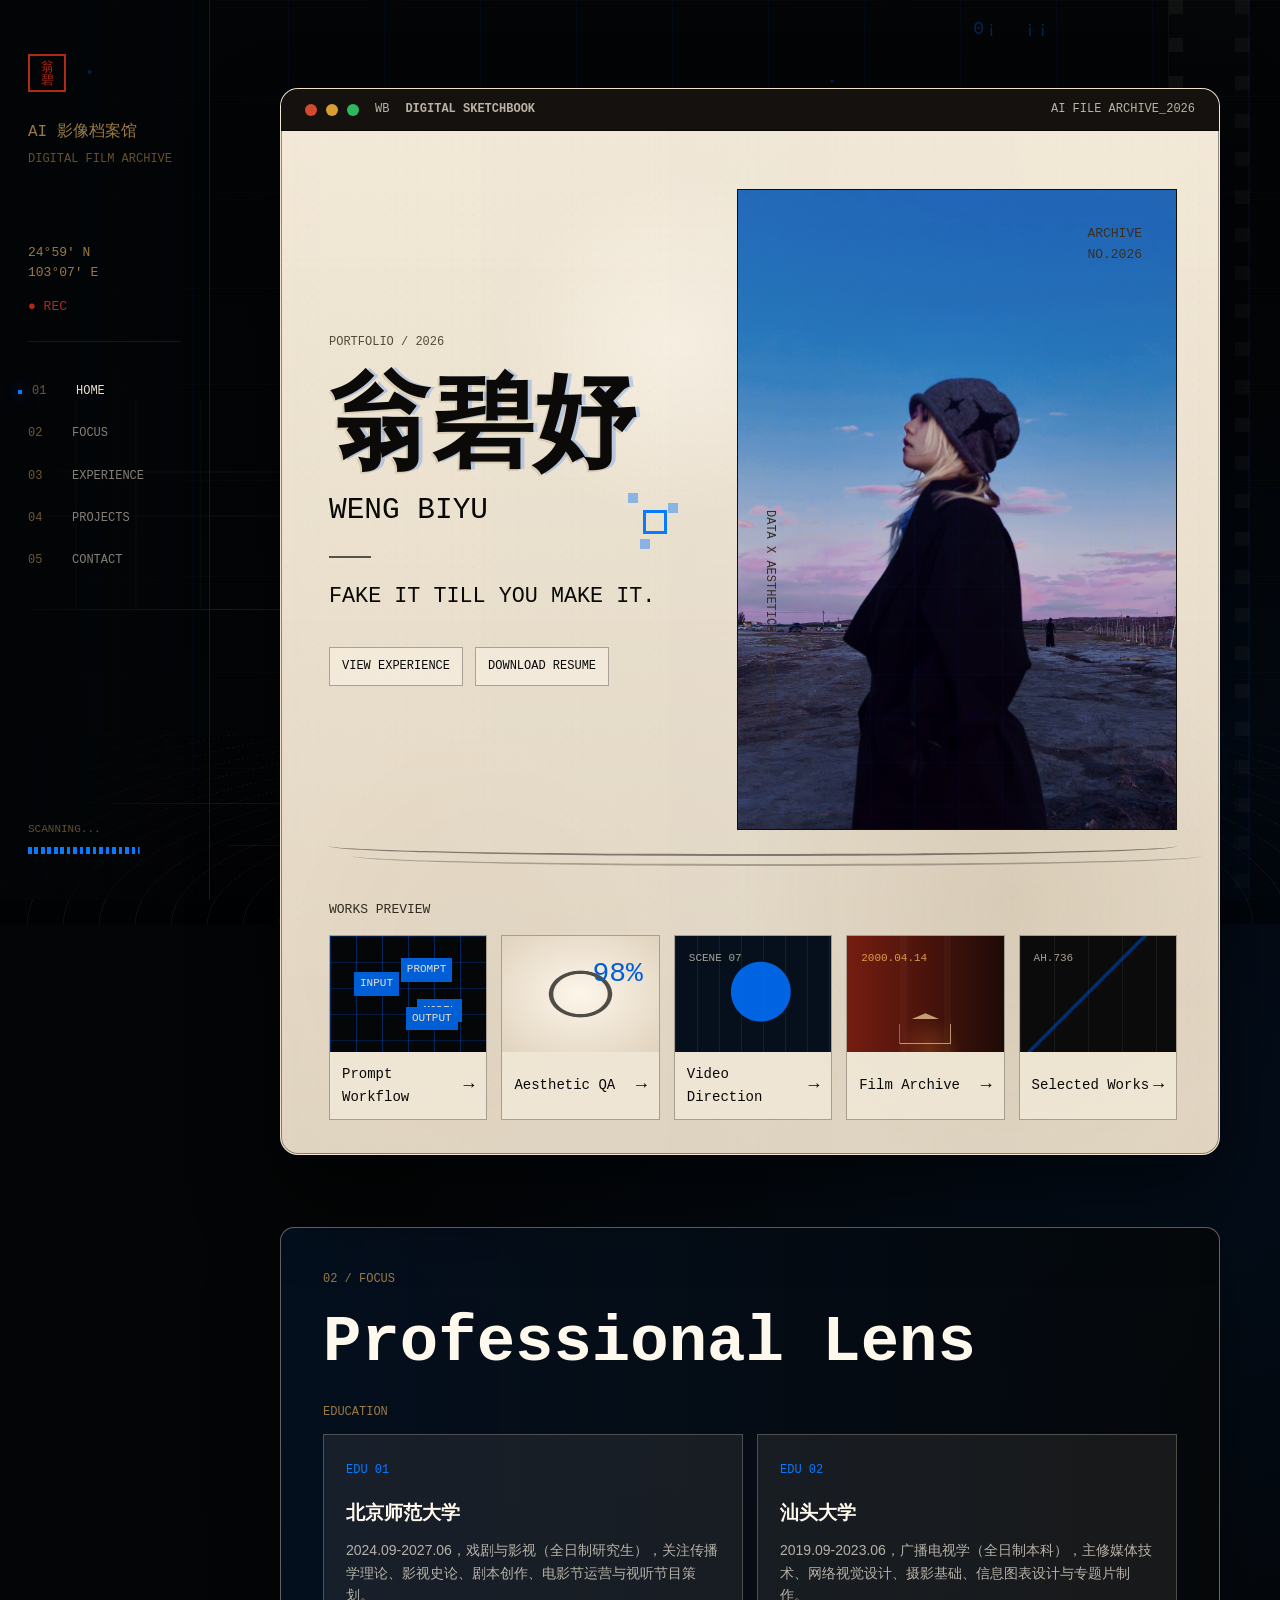
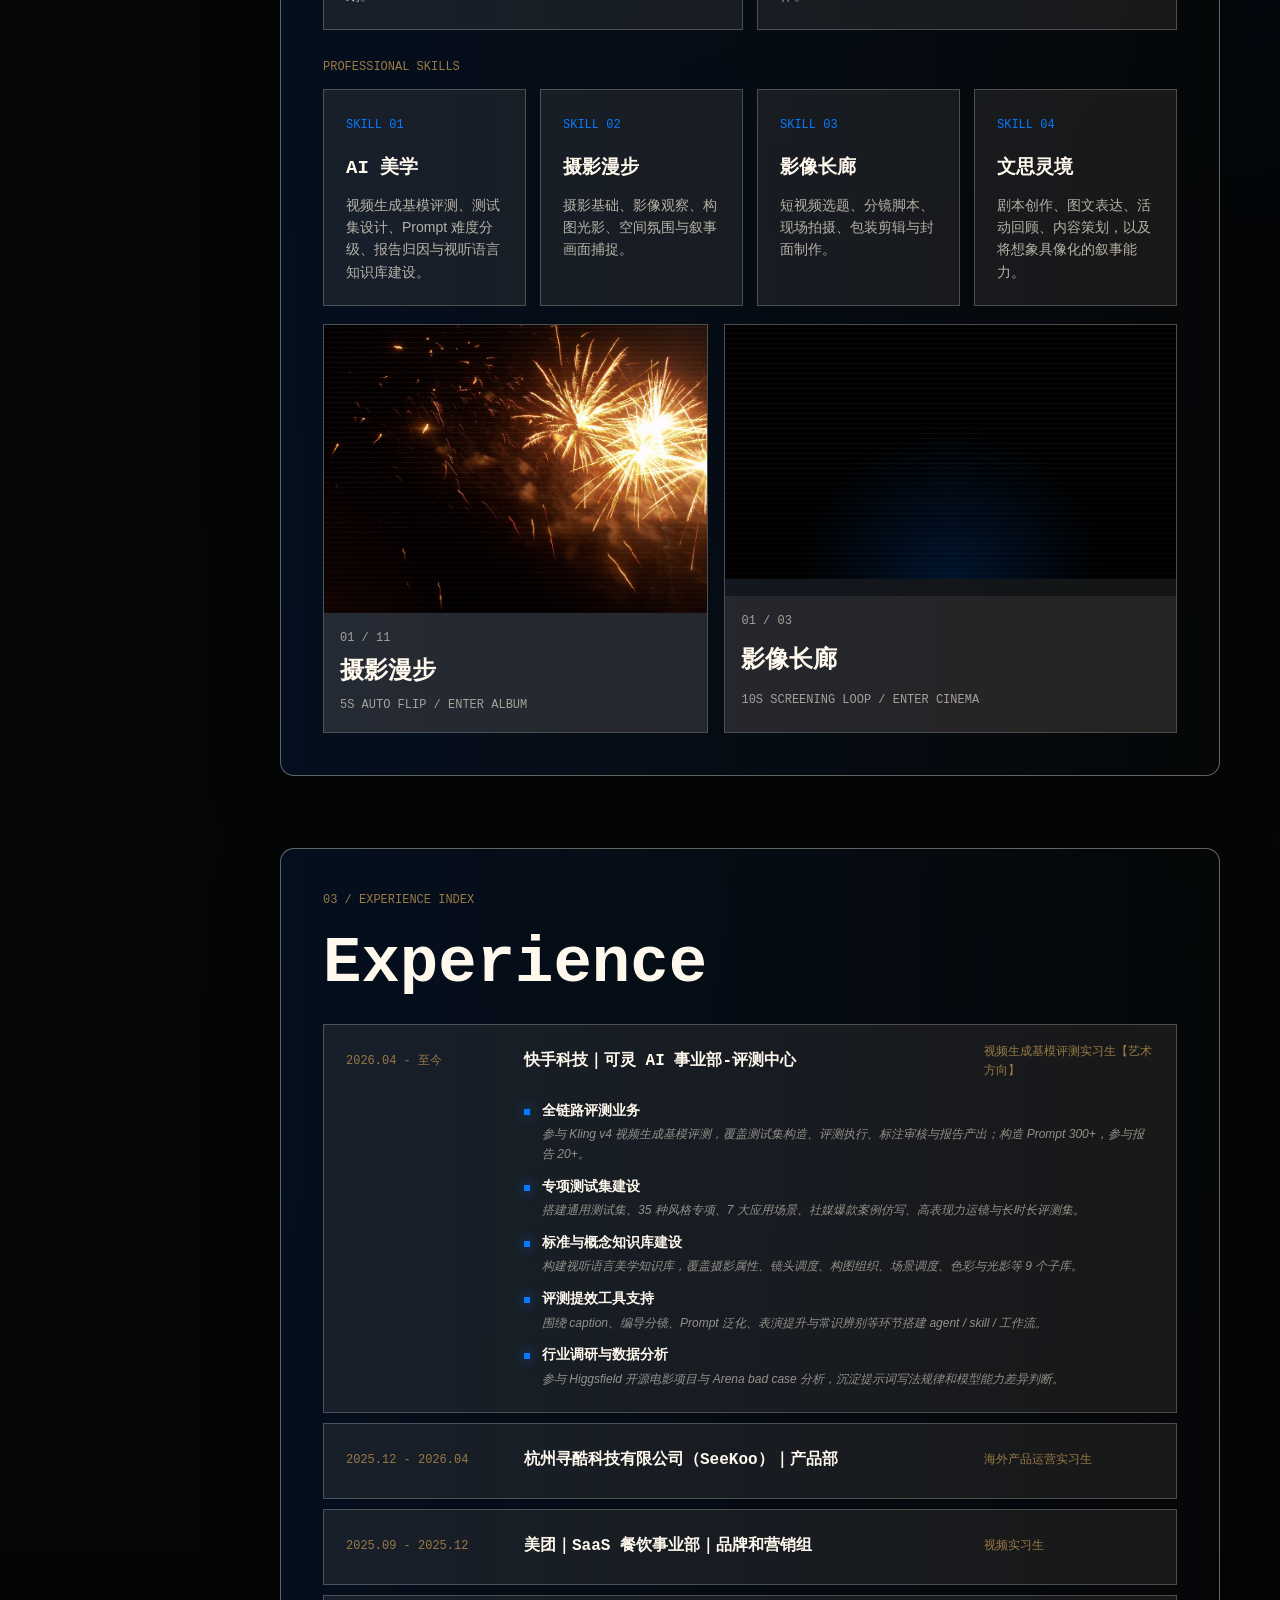
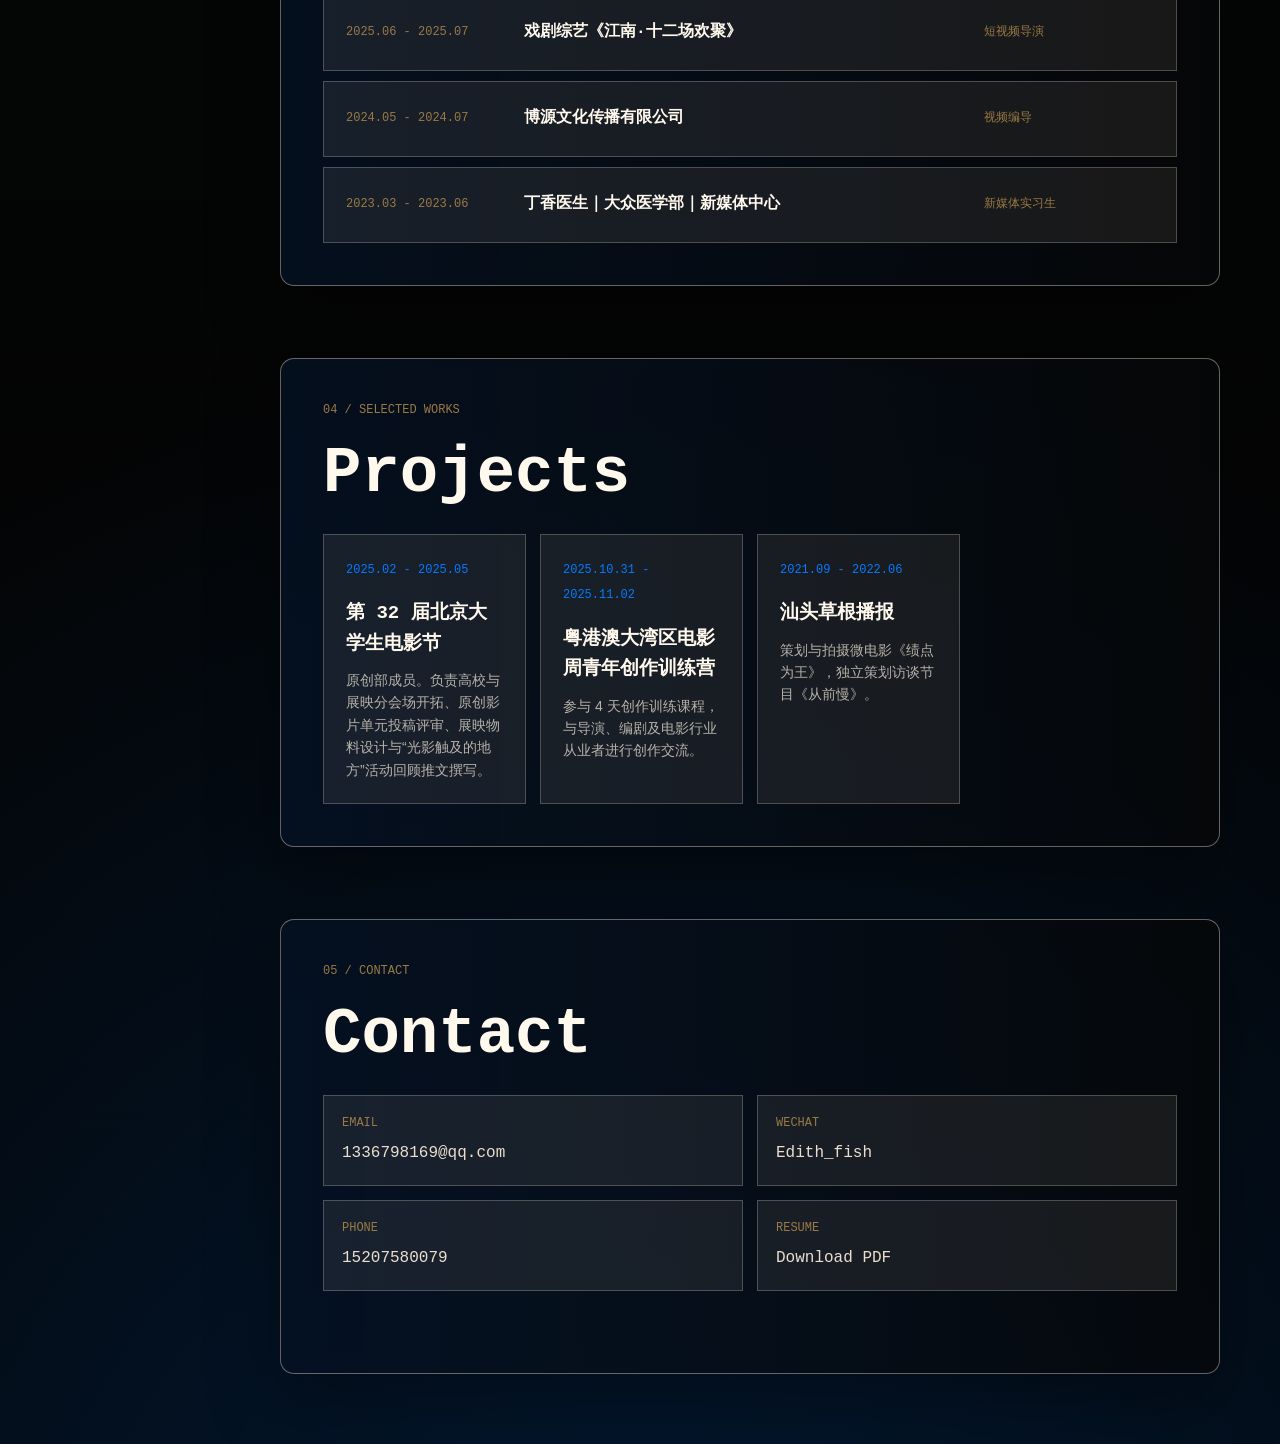
==== index.html @ 2cff24b3 "Update resume content" ====
<!doctype html>
<html lang="zh-CN">
  <head>
    <meta charset="UTF-8" />
    <meta name="viewport" content="width=device-width, initial-scale=1.0" />
    <meta
      name="description"
      content="翁碧妤的个人简历展示网站，聚焦视频生成基模评测、Prompt 工程、AI 影像工具建设、视频内容策划与影视创作。"
    />
    <meta name="theme-color" content="#05070b" />
    <meta
      property="og:title"
      content="翁碧妤 | AI Video Evaluation & Content Creator"
    />
    <meta
      property="og:description"
      content="视频生成基模评测、AI 影像工具建设与影视内容创作者。"
    />
    <meta property="og:type" content="website" />
    <meta property="og:url" content="https://edith.wiki/" />
    <link rel="canonical" href="https://edith.wiki/" />
    <title>翁碧妤 | AI Video Evaluation & Content Creator</title>
    <link rel="icon" href="./assets/editorial-contact-sheet.png" />
    <link rel="stylesheet" href="./styles.css?v=20260910-resume" />
    <script src="./script.js?v=20260910-resume" defer></script>
  </head>
  <body>
    <a class="skip-link" href="#main">跳到主要内容</a>
    <div class="film-grain" aria-hidden="true"></div>
    <div class="archive-backdrop" aria-hidden="true">
      <span class="pixel-field"></span>
      <span class="pagoda-left"></span>
      <span class="pagoda-right"></span>
      <span class="film-strip"></span>
      <span class="theater-seats"></span>
      <span class="projector-flare"></span>
      <span class="frame-corner corner-left"></span>
      <span class="frame-corner corner-right"></span>
    </div>

    <nav class="archive-rail" aria-label="页面导航">
      <a class="rail-mark" href="#home" aria-label="返回首页">翁<br />碧</a>
      <p>
        <span>AI 影像档案馆</span>
        <em>Digital Film Archive</em>
      </p>
      <div class="rail-coords" aria-hidden="true">
        24°59' N<br />
        103°07' E<br />
        <span>● REC</span>
      </div>
      <div class="rail-links">
        <a href="#home"><span>01</span>Home</a>
        <a href="#focus"><span>02</span>Focus</a>
        <a href="#experience"><span>03</span>Experience</a>
        <a href="#projects"><span>04</span>Projects</a>
        <a href="#contact"><span>05</span>Contact</a>
      </div>
      <div class="rail-scan" aria-hidden="true">
        <span>SCANNING...</span>
        <i></i>
      </div>
    </nav>

    <main id="main" class="site-stage">
      <section class="archive-window hero-window" id="home" aria-labelledby="hero-title">
        <div class="window-bar">
          <div class="window-lights" aria-hidden="true">
            <span></span>
            <span></span>
            <span></span>
          </div>
          <span>WB</span>
          <strong>Digital Sketchbook</strong>
          <em>AI File Archive_2026</em>
        </div>

        <div class="window-body">
          <div class="hero-copy">
            <p class="eyebrow">Portfolio / 2026</p>
            <h1 id="hero-title" class="glitch-title" data-text="翁碧妤">翁碧妤</h1>
            <p class="roman-name">Weng Biyu</p>
            <span class="title-rule"></span>
            <p class="hero-role">FAKE IT TILL YOU MAKE IT.</p>
            <div class="hero-actions">
              <a class="action-link" href="#experience">View Experience</a>
              <a class="action-link" href="./assets/wengbiyu-resume-20260910.pdf" download>Download Resume</a>
            </div>
          </div>

          <figure class="identity-card identity-photo-card" aria-label="翁碧妤个人照片">
            <img class="identity-photo" src="./pic/myself.jpeg" alt="翁碧妤个人照片" />
            <figcaption>
              <span>Archive<br />No.2026</span>
              <em>Data x Aesthetics x Narrative</em>
            </figcaption>
          </figure>

          <div class="wave-divider" aria-hidden="true">
            <span></span>
            <span></span>
          </div>

          <div class="works-preview" aria-label="作品与能力预览">
            <p>Works Preview</p>
            <a class="work-card work-prompt" href="#focus">
              <div class="work-visual">
                <span>INPUT</span>
                <span>PROMPT</span>
                <span>MODEL</span>
                <span>OUTPUT</span>
              </div>
              <strong>Prompt Workflow</strong>
            </a>
            <a class="work-card work-eye" href="#experience">
              <div class="work-visual">
                <span>98%</span>
              </div>
              <strong>Aesthetic QA</strong>
            </a>
            <a class="work-card work-moon" href="#experience">
              <div class="work-visual">
                <span>Scene 07</span>
              </div>
              <strong>Video Direction</strong>
            </a>
            <a class="work-card work-red" href="#projects">
              <div class="work-visual">
                <span>2000.04.14</span>
              </div>
              <strong>Film Archive</strong>
            </a>
            <a class="work-card work-wire" href="#projects">
              <div class="work-visual">
                <span>AH.736</span>
              </div>
              <strong>Selected Works</strong>
            </a>
          </div>
        </div>
      </section>

      <section class="archive-section" id="focus" aria-labelledby="focus-title">
        <div class="section-tag">02 / Focus</div>
        <h2 id="focus-title">Professional Lens</h2>
        <div class="focus-groups">
          <div class="focus-group">
            <p class="group-label">Education</p>
            <div class="focus-grid education-grid">
              <article class="data-tile reveal">
                <span>EDU 01</span>
                <h3>北京师范大学</h3>
                <p>2024.09-2027.06，戏剧与影视（全日制研究生），关注传播学理论、影视史论、剧本创作、电影节运营与视听节目策划。</p>
              </article>
              <article class="data-tile reveal">
                <span>EDU 02</span>
                <h3>汕头大学</h3>
                <p>2019.09-2023.06，广播电视学（全日制本科），主修媒体技术、网络视觉设计、摄影基础、信息图表设计与专题片制作。</p>
              </article>
            </div>
          </div>

          <div class="focus-group">
            <p class="group-label">Professional Skills</p>
            <div class="focus-grid skills-grid">
              <article class="data-tile reveal">
                <span>SKILL 01</span>
                <h3>AI 美学</h3>
                <p>视频生成基模评测、测试集设计、Prompt 难度分级、报告归因与视听语言知识库建设。</p>
              </article>
              <article class="data-tile reveal">
                <span>SKILL 02</span>
                <h3>摄影漫步</h3>
                <p>摄影基础、影像观察、构图光影、空间氛围与叙事画面捕捉。</p>
              </article>
              <article class="data-tile reveal">
                <span>SKILL 03</span>
                <h3>影像长廊</h3>
                <p>短视频选题、分镜脚本、现场拍摄、包装剪辑与封面制作。</p>
              </article>
              <article class="data-tile reveal">
                <span>SKILL 04</span>
                <h3>文思灵境</h3>
                <p>剧本创作、图文表达、活动回顾、内容策划，以及将想象具像化的叙事能力。</p>
              </article>
            </div>
            <div class="media-showcase" aria-label="摄影与影像自动预览">
              <a class="media-preview photo-preview" href="./photography.html" data-home-photo-preview>
                <div class="media-frame">
                  <img data-home-photo-image src="./pic/photo-01.jpeg" alt="摄影漫步自动预览" />
                </div>
                <div class="media-copy">
                  <span data-home-photo-count>01 / 11</span>
                  <strong>摄影漫步</strong>
                  <em>5s auto flip / enter album</em>
                </div>
              </a>
              <a class="media-preview video-preview" href="./video.html" data-home-video-preview>
                <div class="media-frame cinema-frame">
                  <video data-home-video muted playsinline autoplay preload="metadata" src="./mov/video-01.mp4"></video>
                </div>
                <div class="media-copy">
                  <span data-home-video-count>01 / 03</span>
                  <strong>影像长廊</strong>
                  <em>10s screening loop / enter cinema</em>
                </div>
              </a>
            </div>
          </div>
        </div>
      </section>

      <section class="archive-section" id="experience" aria-labelledby="experience-title">
        <div class="section-tag">03 / Experience Index</div>
        <h2 id="experience-title">Experience</h2>
        <div class="experience-list">
          <details class="experience-item reveal" open>
            <summary>
              <span>2026.04 - 至今</span>
              <strong>快手科技｜可灵 AI 事业部-评测中心</strong>
              <em>视频生成基模评测实习生【艺术方向】</em>
            </summary>
            <ul class="role-list">
              <li><strong>全链路评测业务</strong><em>参与 Kling v4 视频生成基模评测，覆盖测试集构造、评测执行、标注审核与报告产出；构造 Prompt 300+，参与报告 20+。</em></li>
              <li><strong>专项测试集建设</strong><em>搭建通用测试集、35 种风格专项、7 大应用场景、社媒爆款案例仿写、高表现力运镜与长时长评测集。</em></li>
              <li><strong>标准与概念知识库建设</strong><em>构建视听语言美学知识库，覆盖摄影属性、镜头调度、构图组织、场景调度、色彩与光影等 9 个子库。</em></li>
              <li><strong>评测提效工具支持</strong><em>围绕 caption、编导分镜、Prompt 泛化、表演提升与常识辨别等环节搭建 agent / skill / 工作流。</em></li>
              <li><strong>行业调研与数据分析</strong><em>参与 Higgsfield 开源电影项目与 Arena bad case 分析，沉淀提示词写法规律和模型能力差异判断。</em></li>
            </ul>
          </details>
          <details class="experience-item reveal">
            <summary>
              <span>2025.12 - 2026.04</span>
              <strong>杭州寻酷科技有限公司（SeeKoo）｜产品部</strong>
              <em>海外产品运营实习生</em>
            </summary>
            <ul class="role-list">
              <li><strong>海外社媒宣传物料制作</strong><em>调研竞品社媒风格，完成 Dzine AI 新功能、模型上新宣传片与宣传物料制作。</em></li>
              <li><strong>产品功能测试支持</strong><em>参与 Ani Studio 功能内测，支持 PE 能力、视觉生成模型与 t2va / i2va 工作流效果评测。</em></li>
              <li><strong>内容模板创作和优化</strong><em>作为小组负责人，搭建并优化产品内 Prompt 文字模板与 AI 动画样片生产流程。</em></li>
            </ul>
          </details>
          <details class="experience-item reveal">
            <summary>
              <span>2025.09 - 2025.12</span>
              <strong>美团｜SaaS 餐饮事业部｜品牌和营销组</strong>
              <em>视频实习生</em>
            </summary>
            <ul class="role-list">
              <li><strong>分镜脚本搭建</strong><em>根据项目文案和客户需求，将营销信息转化为可拍摄镜头脚本。</em></li>
              <li><strong>拍摄与视频制作</strong><em>参与潍坊、武汉、长沙、天津四地拍摄，独立完成视频包装剪辑。</em></li>
              <li><strong>封图制作</strong><em>依据视频主题与调性制作封面图，提升内容识别度。</em></li>
            </ul>
          </details>
          <details class="experience-item reveal">
            <summary>
              <span>2025.06 - 2025.07</span>
              <strong>戏剧综艺《江南·十二场欢聚》</strong>
              <em>短视频导演</em>
            </summary>
            <ul class="role-list">
              <li><strong>选题策划与编导</strong><em>结合吴江文化与剧综内容，每日独立策划短视频选题。</em></li>
              <li><strong>短视频素材拍摄与当日产出</strong><em>完成现场素材拍摄，并在当天输出 4 条视频。</em></li>
            </ul>
          </details>
          <details class="experience-item reveal">
            <summary>
              <span>2024.05 - 2024.07</span>
              <strong>博源文化传播有限公司</strong>
              <em>视频编导</em>
            </summary>
            <ul class="role-list">
              <li><strong>策划与制作</strong><em>挖掘肇庆周边三农题材，负责从策划到视频制作的完整链路。</em></li>
              <li><strong>农业 IP 孵化</strong><em>打造“亲切和蔼的新农人朋友”形象，50 天抖音粉丝增长至 3000+。</em></li>
            </ul>
          </details>
          <details class="experience-item reveal">
            <summary>
              <span>2023.03 - 2023.06</span>
              <strong>丁香医生｜大众医学部｜新媒体中心</strong>
              <em>新媒体实习生</em>
            </summary>
            <ul class="role-list">
              <li><strong>视频策划与制作</strong><em>参与开拓“丁香同事日常”系列，制作 50+ 条视频，产出抖音千赞视频 40+、小红书千赞视频 20+。</em></li>
              <li><strong>图文创作</strong><em>将视频选题转化为图文内容，优化排版与信息表达。</em></li>
              <li><strong>数据统计与分析</strong><em>复盘视频选题节奏与风格，辅助提升内容触达效率。</em></li>
            </ul>
          </details>
        </div>
      </section>

      <section class="archive-section" id="projects" aria-labelledby="projects-title">
        <div class="section-tag">04 / Selected Works</div>
        <h2 id="projects-title">Projects</h2>
        <div class="project-grid">
          <article class="project-card reveal">
            <span>2025.02 - 2025.05</span>
            <h3>第 32 届北京大学生电影节</h3>
            <p>原创部成员。负责高校与展映分会场开拓、原创影片单元投稿评审、展映物料设计与“光影触及的地方”活动回顾推文撰写。</p>
          </article>
          <article class="project-card reveal">
            <span>2025.10.31 - 2025.11.02</span>
            <h3>粤港澳大湾区电影周青年创作训练营</h3>
            <p>参与 4 天创作训练课程，与导演、编剧及电影行业从业者进行创作交流。</p>
          </article>
          <article class="project-card reveal">
            <span>2021.09 - 2022.06</span>
            <h3>汕头草根播报</h3>
            <p>策划与拍摄微电影《绩点为王》，独立策划访谈节目《从前慢》。</p>
          </article>
        </div>
      </section>

      <section class="archive-section contact-panel" id="contact" aria-labelledby="contact-title">
        <div class="section-tag">05 / Contact</div>
        <h2 id="contact-title">Contact</h2>
        <div class="contact-grid">
          <a href="mailto:1336798169@qq.com"><span>Email</span>1336798169@qq.com</a>
          <button type="button" data-copy="Edith_fish"><span>WeChat</span>Edith_fish</button>
          <a href="tel:15207580079"><span>Phone</span>15207580079</a>
          <a href="./assets/wengbiyu-resume-20260910.pdf" download><span>Resume</span>Download PDF</a>
        </div>
        <p class="copy-status" role="status" aria-live="polite" data-copy-status></p>
      </section>
    </main>
  </body>
</html>
---- styles.css ----
:root {
  --ink: #080807;
  --void: #030507;
  --paper: #eadfce;
  --paper-light: #fff9ec;
  --paper-deep: #c7b99f;
  --line: rgba(31, 27, 21, 0.35);
  --line-soft: rgba(31, 27, 21, 0.16);
  --blue: #005fd6;
  --blue-bright: #087aff;
  --blue-dim: rgba(0, 102, 255, 0.28);
  --amber: #9a7a45;
  --red: #b02b16;
  --white: #fff8ed;
  --mono: "SF Mono", "Menlo", "Consolas", "Courier New", monospace;
  --sans: "PingFang SC", "Hiragino Sans GB", "Microsoft YaHei", sans-serif;
}

* {
  box-sizing: border-box;
}

html {
  scroll-behavior: smooth;
  background: var(--void);
}

body {
  position: relative;
  isolation: isolate;
  min-width: 320px;
  min-height: 100vh;
  margin: 0;
  color: var(--ink);
  background:
    radial-gradient(circle at 50% 106%, rgba(0, 119, 255, 0.2), transparent 28%),
    radial-gradient(circle at 88% 24%, rgba(0, 68, 160, 0.14), transparent 20%),
    linear-gradient(180deg, #020406 0%, #050607 52%, #030303 100%);
  font-family: var(--mono);
  line-height: 1.6;
  overflow-x: hidden;
}

body::before,
body::after {
  content: "";
  position: fixed;
  inset: 0;
  pointer-events: none;
}

body::before {
  z-index: 0;
  background:
    linear-gradient(90deg, rgba(12, 89, 180, 0.12) 1px, transparent 1px) 0 0 / 96px 96px,
    linear-gradient(180deg, rgba(168, 124, 73, 0.08) 1px, transparent 1px) 0 0 / 96px 96px;
  mask-image: radial-gradient(circle at 50% 52%, #000 0, transparent 70%);
}

body::after {
  z-index: 0;
  opacity: 0.08;
  background-image:
    repeating-linear-gradient(0deg, rgba(255, 255, 255, 0.035) 0 1px, transparent 1px 4px),
    radial-gradient(circle at 42% 86%, rgba(0, 123, 255, 0.18), transparent 18%);
  mix-blend-mode: screen;
}

a {
  color: inherit;
  text-decoration: none;
}

button {
  border: 0;
  color: inherit;
  font: inherit;
}

.skip-link {
  position: fixed;
  top: 12px;
  left: 12px;
  z-index: 100;
  transform: translateY(-160%);
  padding: 10px 14px;
  color: var(--paper);
  background: var(--ink);
}

.skip-link:focus {
  transform: translateY(0);
}

.ambient-canvas,
.film-grain,
.projector-beam {
  position: fixed;
  inset: 0;
  pointer-events: none;
}

.ambient-canvas {
  display: none;
}

.film-grain {
  z-index: 0;
  opacity: 0.055;
  background-image:
    radial-gradient(circle at 20% 30%, rgba(255, 255, 255, 0.06) 0 1px, transparent 1px),
    radial-gradient(circle at 70% 72%, rgba(255, 255, 255, 0.05) 0 1px, transparent 1px);
  background-size: 9px 9px, 13px 13px;
  animation: none;
}

.projector-beam {
  display: none;
}

.archive-backdrop,
.archive-backdrop span,
.archive-backdrop span::before,
.archive-backdrop span::after {
  position: fixed;
  pointer-events: none;
}

.archive-backdrop {
  inset: 0;
  z-index: 1;
  overflow: hidden;
}

.pixel-field {
  inset: 0;
  opacity: 0.7;
  background:
    radial-gradient(circle at 7% 8%, rgba(0, 112, 255, 0.72) 0 2px, transparent 2px),
    radial-gradient(circle at 65% 9%, rgba(0, 112, 255, 0.42) 0 1px, transparent 2px),
    radial-gradient(circle at 91% 36%, rgba(0, 112, 255, 0.62) 0 2px, transparent 2px),
    radial-gradient(circle at 50% 90%, rgba(0, 112, 255, 0.56) 0 2px, transparent 2px),
    radial-gradient(circle at 28% 48%, rgba(255, 248, 237, 0.08) 0 2px, transparent 2px),
    linear-gradient(90deg, rgba(0, 112, 255, 0.08) 1px, transparent 1px) 0 0 / 96px 96px,
    linear-gradient(180deg, rgba(154, 122, 69, 0.05) 1px, transparent 1px) 0 0 / 96px 96px;
}

.pixel-field::before,
.pixel-field::after {
  content: "0\A1\A0\A0\A1\A1\A0";
  white-space: pre;
  color: rgba(0, 112, 255, 0.45);
  font: 18px/1.7 var(--mono);
  letter-spacing: 2px;
}

.pixel-field::before {
  top: 14px;
  right: 17%;
}

.pixel-field::after {
  top: 250px;
  right: 11%;
}

.film-strip {
  top: 0;
  right: 30px;
  bottom: 0;
  width: 82px;
  opacity: 0.28;
  border-left: 1px solid rgba(233, 223, 207, 0.16);
  border-right: 1px solid rgba(233, 223, 207, 0.16);
  background:
    repeating-linear-gradient(
      180deg,
      rgba(233, 223, 207, 0.18) 0 14px,
      transparent 14px 38px
    ) 0 0 / 14px 100%,
    repeating-linear-gradient(
      180deg,
      rgba(233, 223, 207, 0.14) 0 14px,
      transparent 14px 38px
    ) 100% 0 / 14px 100%,
    linear-gradient(180deg, rgba(255, 248, 237, 0.05), transparent 38%, rgba(0, 112, 255, 0.14));
  background-repeat: no-repeat;
}

.pagoda-left,
.pagoda-right {
  width: 250px;
  height: 210px;
  opacity: 0.34;
  border-bottom: 1px solid rgba(154, 122, 69, 0.58);
  background:
    linear-gradient(90deg, transparent 0 18%, rgba(154, 122, 69, 0.22) 18% 19%, transparent 19% 42%, rgba(154, 122, 69, 0.2) 42% 43%, transparent 43% 68%, rgba(154, 122, 69, 0.18) 68% 69%, transparent 69%),
    linear-gradient(180deg, transparent 0 34%, rgba(154, 122, 69, 0.2) 34% 35%, transparent 35% 55%, rgba(154, 122, 69, 0.2) 55% 56%, transparent 56%);
}

.pagoda-left {
  left: 30px;
  bottom: 290px;
}

.pagoda-right {
  right: 46px;
  bottom: 170px;
  transform: scale(0.82);
  opacity: 0.25;
}

.pagoda-left::before,
.pagoda-right::before,
.pagoda-left::after,
.pagoda-right::after {
  content: "";
  left: 18px;
  right: 18px;
  height: 42px;
  border: 1px solid rgba(154, 122, 69, 0.52);
  clip-path: polygon(0 72%, 50% 0, 100% 72%, 92% 100%, 8% 100%);
}

.pagoda-left::before,
.pagoda-right::before {
  bottom: 96px;
}

.pagoda-left::after,
.pagoda-right::after {
  bottom: 54px;
  transform: scaleX(0.78);
}

.theater-seats {
  left: 0;
  right: 0;
  bottom: -24px;
  height: 190px;
  opacity: 0.48;
  background:
    radial-gradient(ellipse at 50% 0%, rgba(0, 112, 255, 0.32), transparent 22%),
    repeating-radial-gradient(ellipse at 50% 100%, rgba(255, 248, 237, 0.11) 0 1px, transparent 1px 36px),
    linear-gradient(180deg, transparent, rgba(0, 0, 0, 0.88));
}

.projector-flare {
  left: 50%;
  bottom: 58px;
  width: 520px;
  height: 160px;
  transform: translateX(-50%);
  opacity: 0.74;
  background:
    radial-gradient(circle at 50% 58%, rgba(0, 132, 255, 0.86) 0 3px, transparent 4px),
    radial-gradient(ellipse at 50% 58%, rgba(0, 112, 255, 0.5), rgba(0, 112, 255, 0.1) 22%, transparent 62%);
  filter: blur(0.2px);
}

.frame-corner {
  width: 92px;
  height: 92px;
  opacity: 0.64;
  border-color: rgba(154, 122, 69, 0.72);
}

.corner-left {
  left: 42px;
  bottom: 46px;
  border-left: 2px solid;
  border-bottom: 2px solid;
}

.corner-right {
  right: 42px;
  bottom: 46px;
  border-right: 2px solid;
  border-bottom: 2px solid;
}

.archive-rail {
  position: fixed;
  top: 0;
  bottom: 0;
  left: 0;
  z-index: 40;
  width: 210px;
  padding: 54px 28px 32px;
  color: var(--amber);
  border-right: 1px solid rgba(154, 122, 69, 0.18);
  background: linear-gradient(90deg, rgba(3, 5, 7, 0.88), rgba(3, 5, 7, 0.18));
}

.rail-mark {
  display: inline-grid;
  place-items: center;
  width: 38px;
  height: 38px;
  margin-bottom: 28px;
  border: 2px solid var(--red);
  color: var(--red);
  font-family: var(--sans);
  font-size: 13px;
  line-height: 1;
}

.archive-rail p {
  margin: 0 0 74px;
}

.archive-rail p span {
  display: block;
  font-size: 16px;
}

.archive-rail p em {
  display: block;
  margin-top: 4px;
  color: rgba(154, 122, 69, 0.65);
  font-style: normal;
  font-size: 12px;
  text-transform: uppercase;
}

.rail-coords {
  margin-bottom: 32px;
  padding-bottom: 24px;
  border-bottom: 1px solid rgba(154, 122, 69, 0.16);
  font-size: 13px;
  line-height: 1.55;
}

.rail-coords span {
  display: block;
  margin-top: 14px;
  color: var(--red);
}

.rail-links {
  display: grid;
  gap: 7px;
  margin-bottom: 78px;
}

.rail-links a {
  position: relative;
  display: grid;
  grid-template-columns: 34px 1fr;
  gap: 10px;
  align-items: center;
  padding: 8px 0;
  color: rgba(233, 223, 207, 0.56);
  font-size: 12px;
  text-transform: uppercase;
  transition: color 180ms ease, transform 180ms ease;
}

.rail-links a::before {
  content: "";
  position: absolute;
  left: -14px;
  width: 4px;
  height: 4px;
  background: var(--blue-bright);
  opacity: 0;
  box-shadow: 0 0 14px var(--blue-bright);
}

.rail-links a span {
  color: rgba(154, 122, 69, 0.72);
}

.rail-links a:hover,
.rail-links a:focus-visible,
.rail-links a.is-active {
  color: var(--paper);
  transform: translateX(4px);
  outline: none;
}

.rail-links a.is-active::before {
  opacity: 1;
}

.rail-scan {
  position: absolute;
  right: 26px;
  bottom: 46px;
  left: 28px;
  color: rgba(154, 122, 69, 0.64);
  font-size: 11px;
}

.rail-scan i {
  display: block;
  height: 7px;
  margin-top: 8px;
  background: repeating-linear-gradient(
    90deg,
    var(--blue-bright) 0 5px,
    transparent 5px 9px
  );
  transform: scaleX(0.72);
  transform-origin: left center;
}

.site-stage {
  position: relative;
  z-index: 20;
  isolation: isolate;
  width: min(1360px, calc(100vw - 260px));
  margin-left: 240px;
  padding: 88px 40px 70px;
}

.archive-window {
  position: relative;
  isolation: isolate;
  min-height: 720px;
  border: 1px solid rgba(246, 231, 207, 0.72);
  border-radius: 18px;
  overflow: hidden;
  background:
    radial-gradient(circle at 42% 24%, rgba(255, 249, 237, 0.58), transparent 18%),
    radial-gradient(circle at 78% 76%, rgba(130, 105, 72, 0.12), transparent 25%),
    linear-gradient(rgba(244, 234, 216, 0.93), rgba(224, 212, 192, 0.94)),
    linear-gradient(90deg, rgba(9, 8, 7, 0.026) 1px, transparent 1px) 0 0 / 34px 34px,
    linear-gradient(180deg, rgba(9, 8, 7, 0.024) 1px, transparent 1px) 0 0 / 34px 34px,
    var(--paper);
  box-shadow:
    0 38px 80px rgba(0, 0, 0, 0.58),
    0 0 0 1px rgba(0, 0, 0, 0.42) inset;
  animation: none;
}

.archive-window::before {
  content: "";
  position: absolute;
  inset: 0;
  pointer-events: none;
  z-index: 0;
  opacity: 0.12;
  background:
    radial-gradient(circle, rgba(4, 3, 2, 0.17) 0 1px, transparent 1px) 0 0 / 11px 11px,
    radial-gradient(circle at 20% 80%, rgba(88, 67, 38, 0.18), transparent 18%),
    linear-gradient(90deg, transparent, rgba(0, 116, 255, 0.08), transparent);
  mix-blend-mode: multiply;
}

.archive-window::after {
  display: none;
}

.window-bar {
  position: relative;
  z-index: 3;
  display: flex;
  align-items: center;
  gap: 16px;
  height: 42px;
  padding: 0 24px;
  color: rgba(233, 223, 207, 0.78);
  background: #14110e;
  border-bottom: 1px solid rgba(0, 0, 0, 0.58);
  font-size: 12px;
  text-transform: uppercase;
}

.window-lights {
  display: flex;
  gap: 9px;
}

.window-lights span {
  width: 12px;
  height: 12px;
  border-radius: 50%;
}

.window-lights span:nth-child(1) {
  background: #d34a31;
}

.window-lights span:nth-child(2) {
  background: #d99d34;
}

.window-lights span:nth-child(3) {
  background: #2eb85d;
}

.window-bar em {
  margin-left: auto;
  font-style: normal;
}

.window-body {
  position: relative;
  z-index: 2;
  display: grid;
  grid-template-columns: minmax(360px, 0.78fr) minmax(440px, 0.9fr);
  grid-template-rows: minmax(330px, auto) auto;
  gap: 26px 48px;
  padding: 58px 48px 34px;
}

.hero-copy {
  position: relative;
  align-self: center;
}

.hero-copy::after {
  content: "";
  position: absolute;
  right: 6%;
  top: 50%;
  width: 18px;
  height: 18px;
  border: 3px solid var(--blue-bright);
  box-shadow:
    -22px -24px 0 -7px rgba(0, 118, 255, 0.42),
    18px -14px 0 -7px rgba(0, 118, 255, 0.42),
    -10px 22px 0 -7px rgba(0, 118, 255, 0.42);
}

.eyebrow,
.section-tag {
  margin: 0 0 22px;
  color: #554a3a;
  font-size: 12px;
  text-transform: uppercase;
}

.glitch-title {
  position: relative;
  width: max-content;
  max-width: 100%;
  margin: 0;
  color: #0b0a08;
  font-family: var(--sans);
  font-size: clamp(70px, 8vw, 138px);
  font-weight: 900;
  line-height: 0.92;
  letter-spacing: 0;
  text-rendering: geometricPrecision;
  text-shadow:
    4px 0 0 rgba(0, 94, 255, 0.22),
    -2px 2px 0 rgba(154, 122, 69, 0.2);
}

.glitch-title::before,
.glitch-title::after {
  display: none;
}

.glitch-title::before {
  color: var(--blue-bright);
  transform: translate(4px, -2px);
  animation: glitchA 4s steps(2) infinite;
}

.glitch-title::after {
  color: var(--red);
  transform: translate(-3px, 2px);
  animation: glitchB 5.5s steps(2) infinite;
}

.roman-name {
  margin: 18px 0 16px;
  font-size: clamp(22px, 2.3vw, 34px);
  text-transform: uppercase;
}

.title-rule {
  display: block;
  width: 42px;
  height: 2px;
  margin: 22px 0;
  background: rgba(8, 8, 7, 0.65);
}

.hero-role {
  margin: 0;
  font-size: clamp(18px, 1.7vw, 26px);
}

.hero-actions {
  display: flex;
  flex-wrap: wrap;
  gap: 12px;
  margin-top: 32px;
}

.action-link {
  position: relative;
  padding: 9px 12px;
  border: 1px solid var(--line);
  background: rgba(255, 248, 237, 0.44);
  font-size: 12px;
  text-transform: uppercase;
  transition: transform 180ms ease, color 180ms ease, border-color 180ms ease;
}

.action-link:hover,
.action-link:focus-visible {
  color: var(--blue);
  border-color: var(--blue);
  transform: translateY(-2px);
  outline: none;
}

.identity-card {
  position: relative;
  min-height: 360px;
  margin: 0;
  overflow: hidden;
  border: 1px solid var(--line);
  background:
    linear-gradient(90deg, rgba(8, 8, 7, 0.1) 1px, transparent 1px) 0 0 / 44px 44px,
    linear-gradient(180deg, rgba(8, 8, 7, 0.08) 1px, transparent 1px) 0 0 / 44px 44px,
    rgba(255, 248, 237, 0.22);
}

.identity-card::before {
  content: "";
  position: absolute;
  top: 18px;
  right: 26px;
  width: 150px;
  height: 95px;
  opacity: 0.42;
  background:
    radial-gradient(ellipse at 50% 100%, rgba(8, 8, 7, 0.2), transparent 64%),
    linear-gradient(135deg, transparent 40%, rgba(8, 8, 7, 0.22) 40% 42%, transparent 42%);
}

.identity-photo-card {
  background: #080807;
}

.identity-photo-card::before {
  inset: 0;
  width: auto;
  height: auto;
  opacity: 0.24;
  background:
    linear-gradient(90deg, rgba(0, 110, 255, 0.16) 1px, transparent 1px) 0 0 / 44px 44px,
    linear-gradient(180deg, rgba(0, 110, 255, 0.12) 1px, transparent 1px) 0 0 / 44px 44px,
    linear-gradient(180deg, transparent, rgba(0, 0, 0, 0.34));
  z-index: 1;
}

.identity-photo {
  width: 100%;
  height: 100%;
  min-height: 360px;
  object-fit: cover;
  display: block;
  filter: contrast(1.04) saturate(0.9);
}

.identity-card::after {
  display: none;
}

.portrait-grid {
  position: absolute;
  inset: 8% 20% 0;
  background:
    linear-gradient(90deg, rgba(0, 110, 255, 0.14) 1px, transparent 1px) 0 0 / 18px 18px,
    linear-gradient(180deg, rgba(0, 110, 255, 0.14) 1px, transparent 1px) 0 0 / 18px 18px;
  clip-path: polygon(
    42% 0,
    58% 0,
    67% 10%,
    68% 34%,
    78% 48%,
    79% 72%,
    100% 100%,
    0 100%,
    21% 72%,
    22% 48%,
    32% 34%,
    33% 10%
  );
  background-color: rgba(0, 50, 116, 0.82);
  box-shadow: 0 0 70px rgba(0, 94, 255, 0.36);
}

.binary-portrait {
  position: absolute;
  inset: 32px 25% 18px;
  display: grid;
  justify-items: center;
  color: rgba(0, 132, 255, 0.82);
  font-size: 28px;
  line-height: 1;
  opacity: 0.86;
  mix-blend-mode: screen;
}

.identity-card figcaption {
  position: absolute;
  inset: 0;
  z-index: 1;
  pointer-events: none;
}

.identity-photo-card figcaption {
  z-index: 2;
}

.identity-card figcaption span {
  position: absolute;
  top: 34px;
  right: 34px;
  color: #382f25;
  font-size: 13px;
  text-transform: uppercase;
}

.identity-card figcaption em {
  position: absolute;
  left: 22px;
  top: 50%;
  color: #382f25;
  font-size: 12px;
  font-style: normal;
  text-transform: uppercase;
  writing-mode: vertical-rl;
}

.identity-card figcaption::after {
  display: none;
}

.wave-divider {
  grid-column: 1 / -1;
  position: relative;
  height: 38px;
  margin-top: -20px;
}

.wave-divider span {
  position: absolute;
  inset: 0;
  height: 20px;
  border-bottom: 2px solid rgba(8, 8, 7, 0.46);
  border-radius: 50%;
}

.wave-divider span:nth-child(2) {
  top: 10px;
  opacity: 0.6;
  transform: translateX(24px);
}

.works-preview {
  grid-column: 1 / -1;
  display: grid;
  grid-template-columns: repeat(5, minmax(150px, 1fr));
  gap: 14px;
}

.works-preview > p {
  grid-column: 1 / -1;
  margin: 0;
  color: #332b22;
  font-size: 13px;
  text-transform: uppercase;
}

.work-card {
  display: grid;
  grid-template-rows: 116px auto;
  min-height: 162px;
  overflow: hidden;
  border: 1px solid var(--line);
  background: rgba(244, 236, 220, 0.72);
  transition: transform 190ms ease, box-shadow 190ms ease, border-color 190ms ease;
}

.work-card:hover,
.work-card:focus-visible {
  border-color: var(--blue);
  transform: translateY(-8px) rotate(-0.4deg);
  box-shadow: 0 12px 0 rgba(0, 95, 214, 0.18);
  outline: none;
}

.work-card strong {
  display: flex;
  align-items: center;
  justify-content: space-between;
  padding: 11px 12px;
  font-size: 14px;
  font-weight: 500;
}

.work-card strong::after {
  content: "→";
  font-size: 18px;
}

.work-visual {
  position: relative;
  overflow: hidden;
  min-height: 116px;
  background: #090909;
}

.work-prompt .work-visual {
  background:
    linear-gradient(90deg, rgba(0, 102, 255, 0.34) 1px, transparent 1px) 0 0 / 26px 26px,
    linear-gradient(180deg, rgba(0, 102, 255, 0.22) 1px, transparent 1px) 0 0 / 26px 26px,
    #050607;
}

.work-prompt span {
  position: absolute;
  padding: 3px 6px;
  color: var(--paper);
  background: var(--blue);
  font-size: 11px;
}

.work-prompt span:nth-child(1) {
  left: 24px;
  top: 36px;
}

.work-prompt span:nth-child(2) {
  right: 34px;
  top: 22px;
}

.work-prompt span:nth-child(3) {
  right: 24px;
  bottom: 30px;
}

.work-prompt span:nth-child(4) {
  left: 76px;
  bottom: 22px;
}

.work-eye .work-visual {
  background:
    radial-gradient(ellipse at center, transparent 24%, rgba(8, 8, 7, 0.7) 25% 28%, transparent 29%),
    radial-gradient(ellipse at center, rgba(255, 248, 237, 0.9), rgba(154, 122, 69, 0.12)),
    var(--paper);
}

.work-eye span {
  position: absolute;
  top: 16px;
  right: 16px;
  color: var(--blue);
  font-size: 28px;
}

.work-moon .work-visual {
  background:
    radial-gradient(circle at 55% 48%, rgba(0, 111, 255, 0.88) 0 28%, transparent 29%),
    linear-gradient(90deg, rgba(0, 102, 255, 0.2) 1px, transparent 1px) 0 0 / 22px 22px,
    #06101c;
}

.work-moon span,
.work-red span,
.work-wire span {
  position: absolute;
  left: 14px;
  top: 14px;
  color: rgba(233, 223, 207, 0.7);
  font-size: 11px;
  text-transform: uppercase;
}

.work-red .work-visual {
  background:
    linear-gradient(90deg, rgba(128, 31, 18, 0.86), rgba(10, 6, 4, 0.56)),
    radial-gradient(circle at 52% 98%, rgba(216, 136, 43, 0.74), transparent 23%),
    linear-gradient(90deg, transparent 0 34%, rgba(234, 186, 128, 0.14) 34% 38%, transparent 38% 62%, rgba(234, 186, 128, 0.12) 62% 66%, transparent 66%),
    #38100b;
}

.work-red span {
  color: #dc9d44;
}

.work-red .work-visual::after {
  content: "";
  position: absolute;
  left: 50%;
  bottom: 8px;
  width: 50px;
  height: 24px;
  transform: translateX(-50%);
  border: 1px solid rgba(233, 203, 150, 0.7);
  border-top: 6px solid rgba(233, 203, 150, 0.76);
  clip-path: polygon(0 36%, 50% 0, 100% 36%, 100% 100%, 0 100%);
}

.work-wire .work-visual {
  background:
    linear-gradient(135deg, transparent 45%, rgba(0, 104, 255, 0.36) 45% 47%, transparent 47%),
    linear-gradient(90deg, rgba(255, 255, 255, 0.06) 1px, transparent 1px) 0 0 / 34px 34px,
    #0b0b0b;
}

.archive-section {
  margin-top: 72px;
  padding: 42px;
  border: 1px solid rgba(233, 223, 207, 0.42);
  border-radius: 14px;
  color: var(--paper);
  background:
    linear-gradient(90deg, rgba(0, 89, 214, 0.11), transparent),
    rgba(7, 8, 9, 0.82);
  box-shadow: 0 30px 70px rgba(0, 0, 0, 0.34);
}

.archive-section h2 {
  margin: 0 0 28px;
  color: var(--white);
  font-size: clamp(34px, 5vw, 72px);
  line-height: 1;
}

.section-tag {
  color: var(--amber);
}

.focus-groups {
  display: grid;
  gap: 28px;
}

.focus-group {
  display: grid;
  gap: 12px;
}

.group-label {
  margin: 0;
  color: var(--amber);
  font-size: 12px;
  text-transform: uppercase;
}

.focus-grid,
.project-grid,
.contact-grid {
  display: grid;
  grid-template-columns: repeat(4, minmax(0, 1fr));
  gap: 14px;
}

.education-grid {
  grid-template-columns: repeat(2, minmax(0, 1fr));
}

.media-showcase {
  display: grid;
  grid-template-columns: minmax(0, 0.92fr) minmax(0, 1.08fr);
  gap: 16px;
  margin-top: 6px;
}

.media-preview {
  position: relative;
  display: grid;
  overflow: hidden;
  border: 1px solid rgba(233, 223, 207, 0.28);
  background: rgba(233, 223, 207, 0.06);
  transition: transform 220ms ease, border-color 220ms ease, box-shadow 220ms ease;
}

.media-preview:hover,
.media-preview:focus-visible {
  border-color: var(--blue-bright);
  transform: translateY(-6px);
  box-shadow: 0 20px 60px rgba(0, 95, 214, 0.2);
  outline: none;
}

.media-frame {
  position: relative;
  overflow: hidden;
  width: 100%;
  aspect-ratio: 4 / 3;
  background: #030405;
}

.media-frame img,
.media-frame video {
  display: block;
  width: 100%;
  height: 100%;
  object-fit: cover;
}

.media-frame video {
  pointer-events: none;
  object-fit: contain;
}

.media-frame::after {
  content: "";
  position: absolute;
  inset: 0;
  pointer-events: none;
  background:
    linear-gradient(180deg, transparent 48%, rgba(0, 0, 0, 0.32)),
    repeating-linear-gradient(0deg, rgba(255, 255, 255, 0.035) 0 1px, transparent 1px 5px);
  mix-blend-mode: screen;
}

.cinema-frame {
  aspect-ratio: 16 / 9;
  display: grid;
  place-items: center;
  padding: clamp(10px, 2vw, 22px);
  background:
    radial-gradient(circle at 50% 100%, rgba(0, 95, 214, 0.2), transparent 45%),
    #000;
}

.cinema-frame video {
  filter: drop-shadow(0 0 28px rgba(0, 95, 214, 0.28));
}

.media-copy {
  display: grid;
  gap: 5px;
  padding: 16px;
  background: rgba(233, 223, 207, 0.08);
}

.media-copy span,
.media-copy em {
  color: rgba(244, 236, 220, 0.62);
  font-size: 12px;
  font-style: normal;
  text-transform: uppercase;
}

.media-copy strong {
  color: var(--white);
  font-size: clamp(18px, 2vw, 24px);
}

.cinema-panel {
  margin-top: 6px;
  border: 1px solid rgba(233, 223, 207, 0.26);
  background:
    linear-gradient(90deg, transparent 0 6%, rgba(233, 223, 207, 0.08) 6% 6.5%, transparent 6.5% 93.5%, rgba(233, 223, 207, 0.08) 93.5% 94%, transparent 94%),
    radial-gradient(circle at 50% 100%, rgba(0, 95, 214, 0.2), transparent 38%),
    linear-gradient(180deg, rgba(0, 0, 0, 0.82), rgba(0, 0, 0, 0.96));
  padding: 22px;
}

.cinema-screen {
  position: relative;
  overflow: hidden;
  border: 1px solid rgba(233, 223, 207, 0.22);
  background: #000;
  box-shadow:
    0 24px 60px rgba(0, 0, 0, 0.48),
    0 0 0 12px rgba(0, 0, 0, 0.34);
}

.cinema-screen::before {
  content: "";
  position: absolute;
  inset: 0;
  pointer-events: none;
  box-shadow: inset 0 0 80px rgba(0, 0, 0, 0.6);
  z-index: 1;
}

.cinema-screen video {
  display: block;
  width: 100%;
  aspect-ratio: 16 / 9;
  max-height: 560px;
  object-fit: contain;
  background: #000;
}

.cinema-caption {
  display: grid;
  grid-template-columns: 1fr auto;
  gap: 4px;
  align-items: end;
  padding-top: 14px;
}

.cinema-caption span,
.cinema-caption em {
  color: rgba(244, 236, 220, 0.6);
  font-size: 12px;
  font-style: normal;
  text-transform: uppercase;
}

.cinema-caption strong {
  grid-column: 1;
  color: var(--white);
  font-size: 18px;
}

.cinema-caption em {
  grid-column: 1 / -1;
}

.photo-album {
  margin-top: 6px;
  border: 1px solid rgba(233, 223, 207, 0.26);
  background:
    linear-gradient(90deg, rgba(0, 95, 214, 0.12), transparent),
    rgba(233, 223, 207, 0.06);
}

.album-stage {
  position: relative;
  min-height: 430px;
  overflow: hidden;
  background: #050607;
}

.album-stage img {
  display: block;
  width: 100%;
  height: 430px;
  object-fit: cover;
  filter: contrast(1.04) saturate(0.92);
}

.album-meta {
  position: absolute;
  right: 18px;
  bottom: 18px;
  left: 18px;
  display: grid;
  gap: 3px;
  padding: 14px;
  color: var(--white);
  background: linear-gradient(90deg, rgba(0, 0, 0, 0.72), rgba(0, 0, 0, 0.28));
  border: 1px solid rgba(233, 223, 207, 0.24);
}

.album-meta span,
.album-meta em {
  color: rgba(244, 236, 220, 0.66);
  font-size: 12px;
  font-style: normal;
  text-transform: uppercase;
}

.album-meta strong {
  font-size: 18px;
}

.album-controls {
  display: grid;
  grid-template-columns: repeat(2, 1fr);
  border-top: 1px solid rgba(233, 223, 207, 0.18);
}

.album-controls button {
  padding: 12px;
  background: rgba(233, 223, 207, 0.06);
  border-right: 1px solid rgba(233, 223, 207, 0.18);
  cursor: pointer;
  text-transform: uppercase;
}

.album-controls button:last-child {
  border-right: 0;
}

.album-strip {
  display: grid;
  grid-template-columns: repeat(11, 1fr);
  gap: 6px;
  padding: 10px;
}

.album-strip button {
  height: 8px;
  background: rgba(233, 223, 207, 0.28);
  cursor: pointer;
}

.album-strip button.is-active {
  background: var(--blue-bright);
  box-shadow: 0 0 12px rgba(8, 122, 255, 0.7);
}

.data-tile,
.project-card,
.experience-item,
.contact-grid a,
.contact-grid button {
  border: 1px solid rgba(233, 223, 207, 0.26);
  background: rgba(233, 223, 207, 0.08);
}

.data-tile,
.project-card {
  padding: 22px;
}

.data-tile span,
.project-card span {
  color: var(--blue-bright);
  font-size: 12px;
}

.data-tile h3,
.project-card h3 {
  margin: 16px 0 10px;
  color: var(--white);
  font-size: 19px;
}

.data-tile p,
.project-card p,
.experience-item p,
.role-list {
  margin: 0;
  color: rgba(244, 236, 220, 0.72);
  font-family: var(--sans);
  font-size: 14px;
}

.experience-list {
  display: grid;
  gap: 10px;
}

.experience-item {
  padding: 0 22px;
}

.experience-item summary {
  display: grid;
  grid-template-columns: 160px minmax(0, 1fr) 170px;
  gap: 18px;
  align-items: center;
  min-height: 74px;
  cursor: pointer;
  list-style: none;
}

.experience-item summary::-webkit-details-marker {
  display: none;
}

.experience-item summary span,
.experience-item summary em {
  color: var(--amber);
  font-size: 12px;
  font-style: normal;
}

.experience-item summary strong {
  color: var(--white);
  font-weight: 600;
}

.experience-item p {
  padding: 0 0 22px 178px;
}

.role-list {
  display: grid;
  gap: 10px;
  padding: 0 0 22px 178px;
  list-style: none;
}

.role-list li {
  position: relative;
  padding-left: 18px;
  color: rgba(244, 236, 220, 0.88);
}

.role-list li::before {
  content: "";
  position: absolute;
  left: 0;
  top: 0.7em;
  width: 6px;
  height: 6px;
  background: var(--blue-bright);
  box-shadow: 0 0 12px rgba(8, 122, 255, 0.7);
}

.role-list strong {
  display: inline;
  color: var(--white);
  font-family: var(--mono);
  font-size: 14px;
  font-weight: 600;
}

.role-list em {
  display: block;
  margin-top: 3px;
  color: rgba(244, 236, 220, 0.56);
  font-size: 12px;
  font-style: italic;
  line-height: 1.65;
}

.contact-grid {
  grid-template-columns: repeat(2, minmax(0, 1fr));
}

.contact-grid a,
.contact-grid button {
  display: grid;
  gap: 8px;
  min-height: 78px;
  padding: 18px;
  text-align: left;
  cursor: pointer;
  transition: border-color 180ms ease, transform 180ms ease;
}

.contact-grid a:hover,
.contact-grid a:focus-visible,
.contact-grid button:hover,
.contact-grid button:focus-visible {
  border-color: var(--blue-bright);
  transform: translateY(-3px);
  outline: none;
}

.contact-grid span {
  color: var(--amber);
  font-size: 12px;
  text-transform: uppercase;
}

.copy-status {
  min-height: 22px;
  margin: 18px 0 0;
  color: var(--blue-bright);
}

.reveal {
  opacity: 1;
  transform: none;
  transition: none;
}

.reveal.is-visible {
  opacity: 1;
  transform: translateY(0);
}

.subpage {
  color: var(--paper);
}

.subpage-topbar {
  position: relative;
  z-index: 20;
  display: grid;
  grid-template-columns: auto 1fr auto;
  gap: 18px;
  align-items: center;
  padding: 18px clamp(18px, 4vw, 46px);
  color: rgba(244, 236, 220, 0.72);
  border-bottom: 1px solid rgba(233, 223, 207, 0.16);
  background: rgba(3, 5, 7, 0.82);
  backdrop-filter: blur(16px);
}

.subpage-topbar a {
  color: var(--blue-bright);
}

.subpage-topbar strong {
  color: var(--white);
  font-size: 14px;
  text-transform: uppercase;
}

.album-shell {
  position: relative;
  z-index: 10;
  display: grid;
  grid-template-columns: minmax(82px, 118px) minmax(0, 1fr);
  gap: clamp(16px, 3vw, 34px);
  min-height: calc(100vh - 65px);
  padding: clamp(18px, 4vw, 52px);
}

.album-thumb-rail {
  display: grid;
  align-content: start;
  gap: 20px;
  max-height: calc(100vh - 120px);
  overflow-y: auto;
  padding: 4px 16px 4px 4px;
  background: transparent;
  scrollbar-width: none;
}

.album-thumb-rail::-webkit-scrollbar {
  width: 0;
  height: 0;
}

.album-thumb-rail button {
  aspect-ratio: 0.74;
  overflow: hidden;
  padding: 0;
  cursor: pointer;
  background: rgba(255, 255, 255, 0.04);
  border: 1px solid rgba(233, 223, 207, 0.18);
  border-radius: 4px;
  opacity: 0.68;
  transform: perspective(420px) rotateY(-12deg) translateX(-10px);
  box-shadow:
    12px 14px 26px rgba(0, 0, 0, 0.5),
    -1px 0 0 rgba(255, 255, 255, 0.08) inset;
  transition: opacity 180ms ease, border-color 180ms ease, transform 180ms ease, box-shadow 180ms ease;
}

.album-thumb-rail button.is-active,
.album-thumb-rail button:hover {
  opacity: 1;
  border-color: var(--blue-bright);
  transform: perspective(420px) rotateY(0deg) translateX(14px) scale(1.08);
  box-shadow:
    0 0 0 2px rgba(8, 122, 255, 0.32),
    18px 18px 34px rgba(0, 0, 0, 0.58);
}

.album-thumb-rail img {
  width: 100%;
  height: 100%;
  object-fit: cover;
}

.flipbook {
  position: relative;
  display: grid;
  place-items: center;
  min-width: 0;
}

.book-spread {
  position: relative;
  display: grid;
  grid-template-columns: repeat(2, minmax(0, 1fr));
  width: min(1120px, 100%);
  min-height: min(72vh, 720px);
  border: 1px solid rgba(28, 23, 18, 0.38);
  border-radius: 16px;
  overflow: hidden;
  background:
    radial-gradient(circle at 18% 20%, rgba(134, 109, 70, 0.14) 0 1px, transparent 2px),
    radial-gradient(circle at 86% 76%, rgba(68, 48, 27, 0.11) 0 1px, transparent 2px),
    repeating-linear-gradient(98deg, rgba(94, 70, 40, 0.035) 0 1px, transparent 1px 7px),
    linear-gradient(90deg, rgba(0, 0, 0, 0.18), transparent 8%, transparent 92%, rgba(0, 0, 0, 0.18)),
    linear-gradient(135deg, #efe6d2, #d9ccb4 44%, #eadfc8);
  box-shadow: 0 40px 90px rgba(0, 0, 0, 0.55);
  perspective: 1400px;
}

.book-spread::before {
  content: "";
  position: absolute;
  top: 0;
  bottom: 0;
  left: 50%;
  z-index: 2;
  width: 22px;
  transform: translateX(-50%);
  background: linear-gradient(90deg, transparent, rgba(0, 0, 0, 0.22), transparent);
  pointer-events: none;
}

.book-spread::after {
  content: "";
  position: absolute;
  inset: 0;
  pointer-events: none;
  opacity: 0.18;
  background:
    radial-gradient(circle at 10% 18%, rgba(75, 50, 26, 0.24) 0 1px, transparent 2px),
    radial-gradient(circle at 75% 24%, rgba(75, 50, 26, 0.18) 0 1px, transparent 2px),
    radial-gradient(circle at 42% 84%, rgba(75, 50, 26, 0.2) 0 1px, transparent 2px);
  background-size: 42px 42px, 58px 58px, 36px 36px;
  mix-blend-mode: multiply;
}

.book-page {
  position: relative;
  margin: 0;
  padding: clamp(14px, 2.2vw, 28px);
  min-width: 0;
  background:
    linear-gradient(90deg, rgba(67, 46, 25, 0.08), transparent 16%, transparent 84%, rgba(67, 46, 25, 0.06)),
    radial-gradient(circle at 34% 20%, rgba(255, 255, 255, 0.18), transparent 25%);
  transform-style: preserve-3d;
}

.book-page::before {
  content: "";
  position: absolute;
  inset: 0;
  pointer-events: none;
  opacity: 0.18;
  background:
    repeating-linear-gradient(0deg, transparent 0 10px, rgba(88, 63, 34, 0.06) 10px 11px),
    repeating-linear-gradient(90deg, rgba(255, 255, 255, 0.05) 0 1px, transparent 1px 9px);
  mix-blend-mode: multiply;
}

.book-page-left {
  transform-origin: right center;
}

.book-page-right {
  transform-origin: left center;
}

.book-page img {
  display: block;
  width: 100%;
  height: min(66vh, 660px);
  object-fit: cover;
  border: 1px solid rgba(31, 27, 21, 0.25);
  filter: contrast(1.02) saturate(0.94);
  position: relative;
  z-index: 1;
}

.book-page-left img {
  opacity: 0.42;
  filter: grayscale(0.2) contrast(0.95);
}

.book-page figcaption {
  display: flex;
  justify-content: space-between;
  gap: 12px;
  margin-top: 12px;
  color: #29241d;
  font-size: 12px;
  text-transform: uppercase;
  position: relative;
  z-index: 1;
}

.book-page figcaption strong {
  font-size: 12px;
}

.page-hit {
  position: absolute;
  top: 0;
  bottom: 0;
  z-index: 5;
  width: 50%;
  background: transparent;
  cursor: pointer;
}

.page-hit-left {
  left: 0;
}

.page-hit-right {
  right: 0;
}

.flipbook.is-turning-next .book-page-right {
  animation: turnNextPage 640ms cubic-bezier(0.18, 0.66, 0.25, 1);
}

.flipbook.is-turning-prev .book-page-left {
  animation: turnPrevPage 640ms cubic-bezier(0.18, 0.66, 0.25, 1);
}

.flipbook.is-turning-next .book-page-right::after,
.flipbook.is-turning-prev .book-page-left::after {
  content: "";
  position: absolute;
  inset: 0;
  z-index: 4;
  pointer-events: none;
  background: linear-gradient(90deg, rgba(255, 255, 255, 0.34), rgba(0, 0, 0, 0.22));
  opacity: 0;
  animation: pageFlash 640ms ease;
}

.video-page {
  background:
    radial-gradient(circle at 50% 55%, rgba(0, 95, 214, 0.18), transparent 34%),
    radial-gradient(circle at 50% 100%, rgba(255, 248, 237, 0.08), transparent 28%),
    #020305;
}

.video-page::before {
  content: "";
  position: fixed;
  inset: -20%;
  z-index: 0;
  pointer-events: none;
  opacity: 0.22;
  background:
    linear-gradient(112deg, transparent 0 36%, rgba(112, 184, 255, 0.22) 41%, transparent 48%),
    linear-gradient(72deg, transparent 0 52%, rgba(255, 248, 237, 0.12) 57%, transparent 64%),
    radial-gradient(ellipse at 50% 64%, rgba(0, 95, 214, 0.22), transparent 34%);
  filter: blur(18px);
  animation: wateryFlicker 7s ease-in-out infinite;
}

.cinema-room {
  position: relative;
  z-index: 10;
  min-height: calc(100vh - 65px);
  display: grid;
  place-items: center;
  padding: clamp(22px, 4vw, 56px);
  overflow: hidden;
}

.cinema-room::before {
  content: "";
  position: absolute;
  inset: auto 0 0;
  height: 34vh;
  background:
    linear-gradient(180deg, transparent, rgba(0, 0, 0, 0.9)),
    repeating-radial-gradient(ellipse at 50% 100%, rgba(255, 248, 237, 0.08) 0 1px, transparent 1px 42px);
  pointer-events: none;
}

.vision-stage {
  position: relative;
  z-index: 2;
  display: grid;
  grid-template-columns: minmax(108px, 0.36fr) minmax(0, 1.84fr) minmax(108px, 0.36fr);
  gap: clamp(12px, 2vw, 28px);
  align-items: center;
  width: min(1280px, 100%);
  perspective: 1100px;
}

.vision-center,
.vision-side {
  border: 1px solid rgba(233, 223, 207, 0.16);
  background: #000;
  box-shadow: 0 0 70px rgba(0, 95, 214, 0.24);
}

.vision-center {
  position: relative;
  margin: 0;
  padding: clamp(10px, 1.6vw, 18px);
  animation: screenFloat 5s ease-in-out infinite;
}

.vision-center video {
  display: block;
  width: 100%;
  aspect-ratio: 16 / 9;
  max-height: 72vh;
  object-fit: contain;
  background: #000;
}

.vision-center figcaption {
  display: grid;
  grid-template-columns: auto 1fr;
  gap: 4px 14px;
  padding: 14px 4px 2px;
  color: rgba(244, 236, 220, 0.64);
  font-size: 12px;
  text-transform: uppercase;
}

.vision-center figcaption strong {
  color: var(--white);
}

.vision-center figcaption em {
  grid-column: 1 / -1;
  font-style: normal;
}

.vision-side {
  position: relative;
  padding: 7px;
  cursor: pointer;
  opacity: 0.7;
  overflow: hidden;
  transition: opacity 180ms ease, transform 180ms ease, border-color 180ms ease;
  animation: sideFloat 5.8s ease-in-out infinite;
}

.vision-side::before {
  content: "";
  position: absolute;
  inset: 7px;
  z-index: 2;
  pointer-events: none;
  opacity: 0;
  background:
    linear-gradient(135deg, transparent 0 45%, rgba(244, 236, 220, 0.18) 46% 47%, transparent 48%),
    linear-gradient(45deg, transparent 0 40%, rgba(244, 236, 220, 0.12) 41% 42%, transparent 43%);
}

.vision-side.is-empty::before {
  opacity: 1;
}

.vision-side.is-empty video {
  opacity: 0;
}

.vision-side.is-empty {
  background:
    linear-gradient(135deg, rgba(190, 190, 190, 0.1), rgba(84, 84, 84, 0.14)),
    #111;
}

.vision-side:hover,
.vision-side:focus-visible {
  opacity: 1;
  border-color: var(--blue-bright);
  outline: none;
}

.vision-left {
  transform: rotateY(19deg) translateX(10px);
}

.vision-right {
  transform: rotateY(-19deg) translateX(-10px);
}

.vision-side video {
  display: block;
  width: 100%;
  aspect-ratio: 16 / 9;
  object-fit: cover;
  pointer-events: none;
  filter: brightness(0.78) saturate(0.82);
}

.vision-side span {
  display: block;
  margin-top: 8px;
  color: rgba(244, 236, 220, 0.62);
  font-size: 11px;
  text-transform: uppercase;
}

.vision-left span::after {
  content: " / Previous";
}

.vision-right span::after {
  content: " / Next";
}

@keyframes screenFloat {
  0%,
  100% {
    transform: translateY(0);
  }
  50% {
    transform: translateY(-8px);
  }
}

@keyframes sideFloat {
  0%,
  100% {
    margin-top: 0;
  }
  50% {
    margin-top: -10px;
  }
}

@keyframes wateryFlicker {
  0%,
  100% {
    transform: translate3d(-2%, 1%, 0) rotate(0deg);
    opacity: 0.16;
  }
  45% {
    transform: translate3d(3%, -2%, 0) rotate(2deg);
    opacity: 0.3;
  }
  68% {
    transform: translate3d(1%, 1%, 0) rotate(-1deg);
    opacity: 0.2;
  }
}

@keyframes turnNextPage {
  0% {
    transform: rotateY(0deg);
    filter: brightness(1);
  }
  45% {
    transform: rotateY(-86deg) skewY(-1.5deg);
    filter: brightness(1.12);
    box-shadow: -24px 0 42px rgba(0, 0, 0, 0.3);
  }
  100% {
    transform: rotateY(0deg);
    filter: brightness(1);
  }
}

@keyframes turnPrevPage {
  0% {
    transform: rotateY(0deg);
    filter: brightness(1);
  }
  45% {
    transform: rotateY(86deg) skewY(1.5deg);
    filter: brightness(1.12);
    box-shadow: 24px 0 42px rgba(0, 0, 0, 0.3);
  }
  100% {
    transform: rotateY(0deg);
    filter: brightness(1);
  }
}

@keyframes pageFlash {
  0%,
  100% {
    opacity: 0;
  }
  42% {
    opacity: 0.72;
  }
}

@keyframes grainShift {
  0%,
  100% {
    transform: translate(0, 0);
  }
  50% {
    transform: translate(1px, -1px);
  }
}

@keyframes projectorSweep {
  0%,
  100% {
    transform: translateX(-60%);
    opacity: 0;
  }
  45%,
  55% {
    opacity: 1;
  }
  100% {
    transform: translateX(60%);
  }
}

@keyframes scanLoad {
  0% {
    transform: scaleX(0.2);
  }
  100% {
    transform: scaleX(1);
  }
}

@keyframes windowEnter {
  from {
    opacity: 0;
    transform: translateY(34px) scale(0.985);
  }
}

@keyframes windowScan {
  0%,
  26% {
    transform: translateX(-180px);
    opacity: 0;
  }
  38% {
    opacity: 1;
  }
  74%,
  100% {
    transform: translateX(1320px);
    opacity: 0;
  }
}

@keyframes glitchA {
  0%,
  92%,
  100% {
    opacity: 0;
  }
  94% {
    opacity: 0.38;
    clip-path: inset(0 0 58% 0);
  }
}

@keyframes glitchB {
  0%,
  88%,
  100% {
    opacity: 0;
  }
  90% {
    opacity: 0.26;
    clip-path: inset(46% 0 0 0);
  }
}

@keyframes portraitScan {
  from {
    transform: translateY(-100%);
  }
  to {
    transform: translateY(100%);
  }
}

@keyframes binaryDrop {
  from {
    transform: translateY(-12%);
  }
  to {
    transform: translateY(12%);
  }
}

@media (max-width: 1180px) {
  .archive-backdrop .film-strip,
  .pagoda-left,
  .pagoda-right,
  .frame-corner {
    display: none;
  }

  .archive-rail {
    position: sticky;
    top: 0;
    width: 100%;
    height: auto;
    display: grid;
    grid-template-columns: auto 1fr;
    gap: 18px;
    padding: 14px 18px;
    border-right: 0;
    border-bottom: 1px solid rgba(154, 122, 69, 0.18);
  }

  .rail-mark,
  .archive-rail p,
  .rail-coords,
  .rail-scan {
    display: none;
  }

  .rail-links {
    display: flex;
    overflow-x: auto;
    gap: 14px;
    margin: 0;
  }

  .rail-links a {
    white-space: nowrap;
  }

  .site-stage {
    width: 100%;
    max-width: 100vw;
    margin-left: 0;
    padding: 42px 18px 60px;
  }

  .window-body {
    grid-template-columns: 1fr;
    min-width: 0;
  }

  .hero-copy,
  .identity-card,
  .works-preview {
    min-width: 0;
  }

  .works-preview,
  .focus-grid,
  .project-grid {
    grid-template-columns: repeat(2, minmax(0, 1fr));
  }

  .media-showcase {
    grid-template-columns: 1fr;
  }

  .album-shell {
    grid-template-columns: 1fr;
  }

  .album-thumb-rail {
    grid-auto-flow: column;
    grid-auto-columns: 74px;
    overflow-x: auto;
    overflow-y: hidden;
    max-height: none;
    padding: 0 0 8px;
  }

  .album-thumb-rail button.is-active,
  .album-thumb-rail button:hover {
    transform: translateY(-3px);
  }

  .vision-stage {
    grid-template-columns: 1fr;
  }

  .vision-side {
    display: none;
  }
}

@media (max-width: 720px) {
  .archive-window {
    width: 100%;
    max-width: 100%;
    min-height: 0;
    border-radius: 12px;
  }

  .window-bar {
    padding: 0 12px;
    font-size: 10px;
  }

  .window-bar strong {
    overflow: hidden;
    text-overflow: ellipsis;
    white-space: nowrap;
  }

  .window-bar em {
    display: none;
  }

  .window-body {
    overflow: hidden;
    padding: 34px 18px 24px;
  }

  .glitch-title {
    font-size: clamp(54px, 18vw, 78px);
  }

  .roman-name {
    font-size: 22px;
  }

  .hero-role {
    font-size: 16px;
  }

  .hero-actions {
    display: grid;
    grid-template-columns: 1fr;
    gap: 10px;
  }

  .identity-card {
    min-height: 290px;
  }

  .identity-photo {
    min-height: 290px;
  }

  .album-stage,
  .album-stage img {
    height: 300px;
    min-height: 300px;
  }

  .media-frame {
    aspect-ratio: 4 / 5;
  }

  .cinema-frame {
    aspect-ratio: 16 / 10;
  }

  .subpage-topbar {
    grid-template-columns: 1fr auto;
  }

  .subpage-topbar span {
    display: none;
  }

  .album-shell {
    padding: 18px;
  }

  .book-spread {
    grid-template-columns: 1fr;
    min-height: 0;
  }

  .book-spread::before,
  .book-page-left {
    display: none;
  }

  .book-page img {
    height: min(68vh, 520px);
  }

  .cinema-room {
    padding: 18px;
  }

  .works-preview,
  .focus-grid,
  .project-grid,
  .contact-grid {
    grid-template-columns: 1fr;
  }

  .experience-item summary {
    grid-template-columns: 1fr;
    gap: 6px;
    padding: 18px 0;
  }

  .experience-item p {
    padding-left: 0;
  }

  .role-list {
    padding-left: 0;
  }
}

@media (prefers-reduced-motion: reduce) {
  *,
  *::before,
  *::after {
    animation-duration: 0.01ms !important;
    animation-iteration-count: 1 !important;
    scroll-behavior: auto !important;
    transition-duration: 0.01ms !important;
  }

  .reveal {
    opacity: 1;
    transform: none;
  }
}
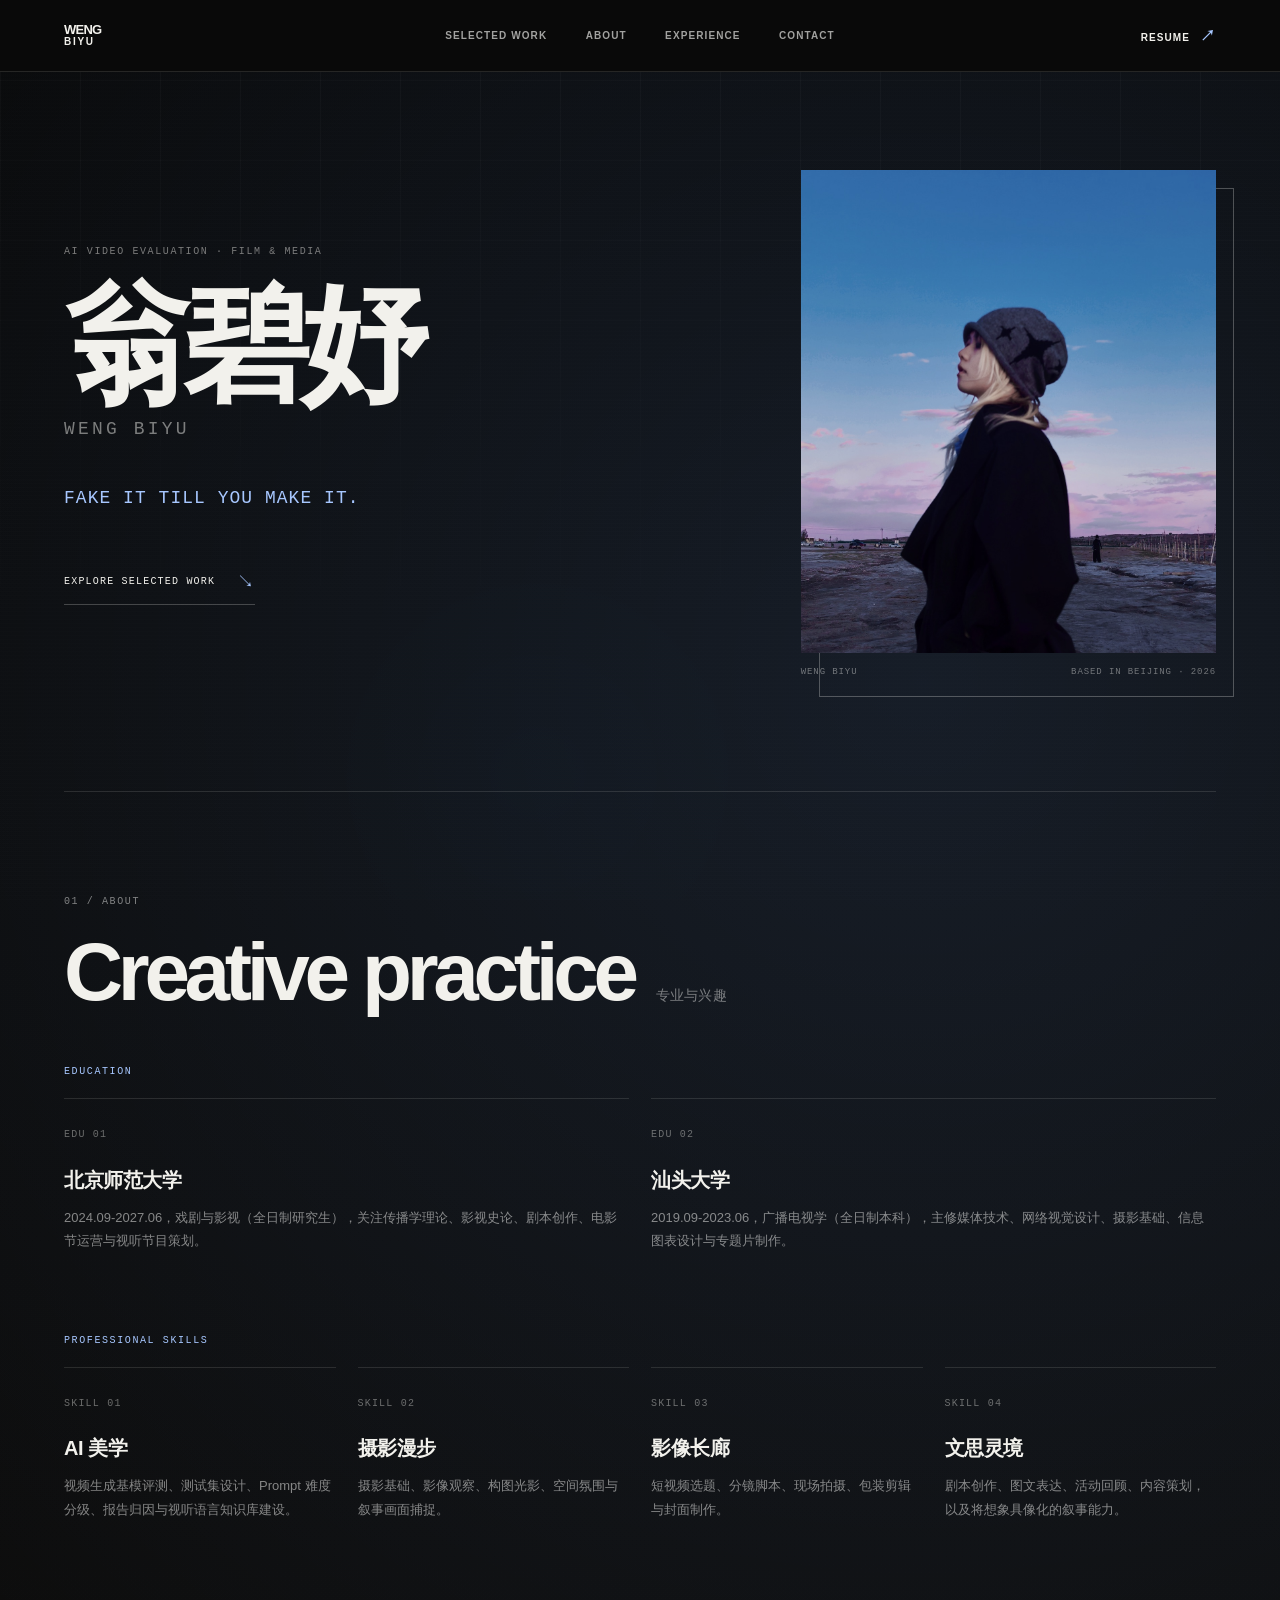
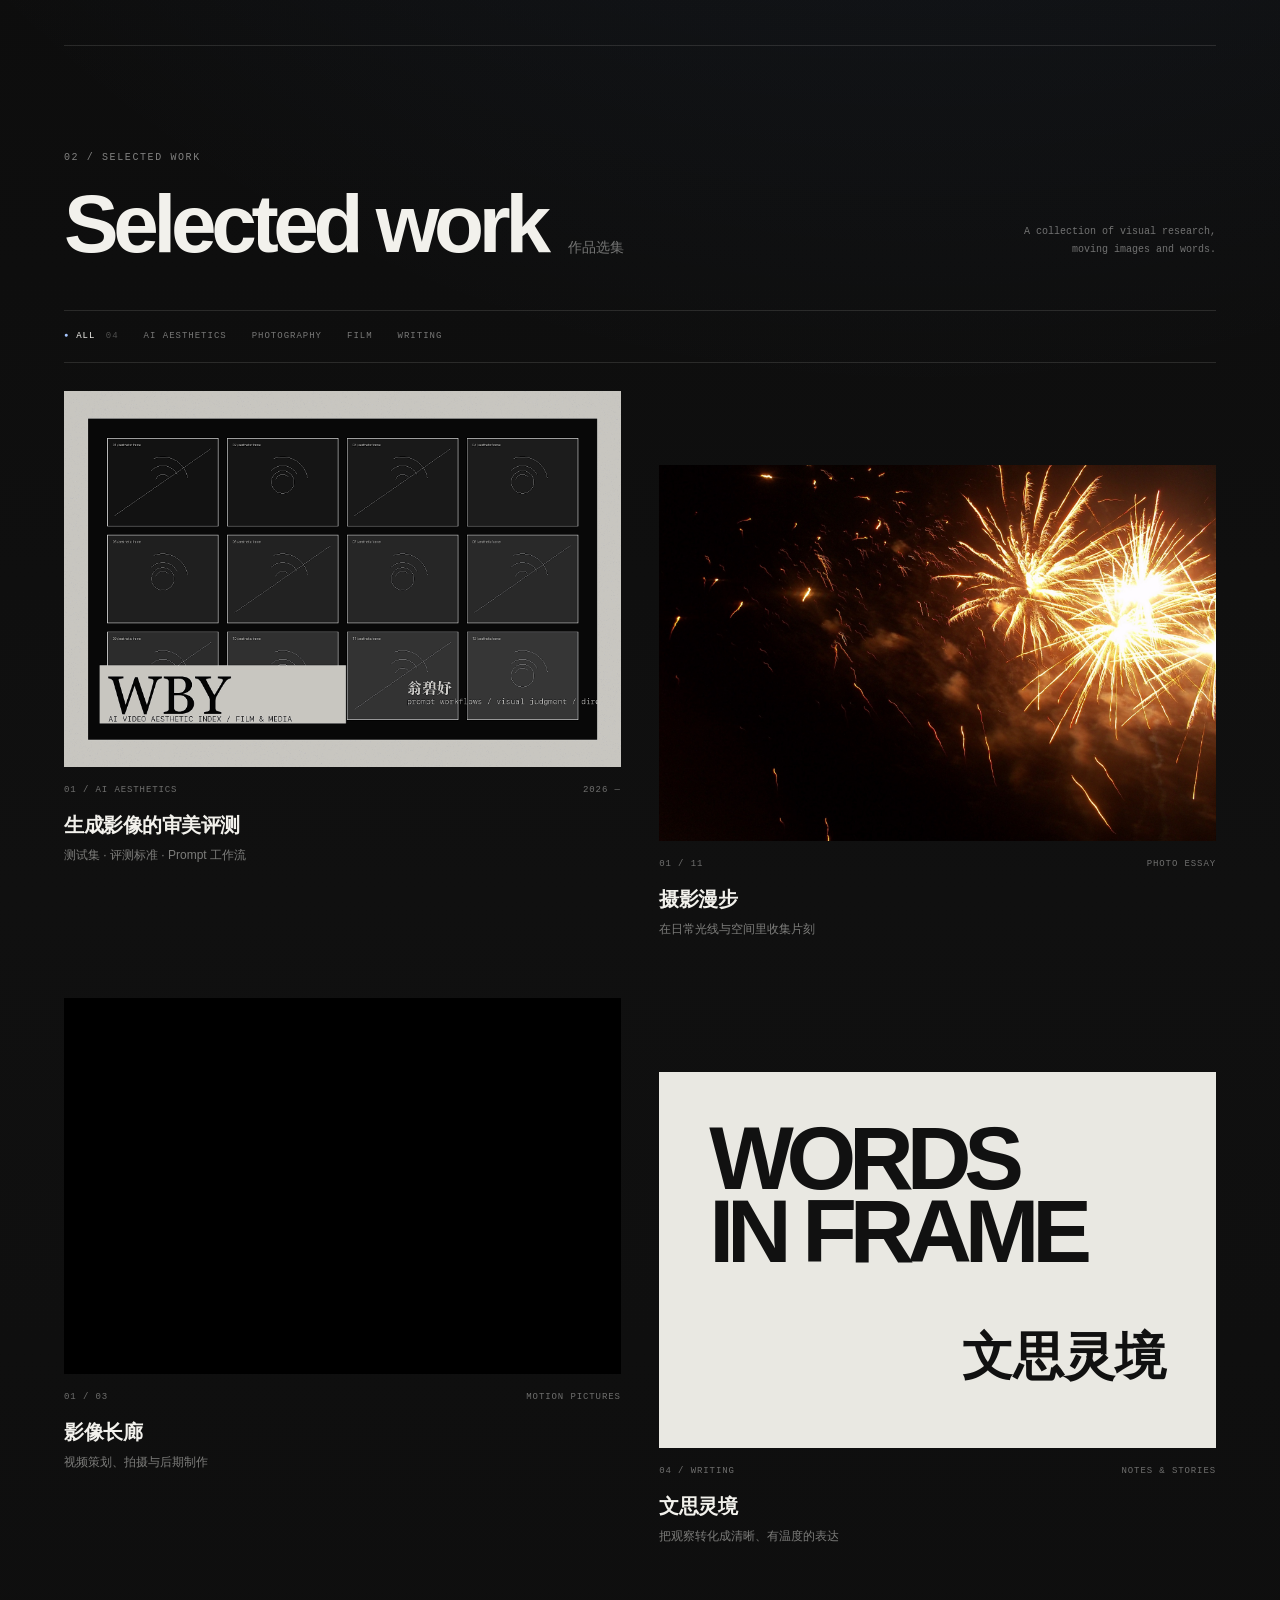
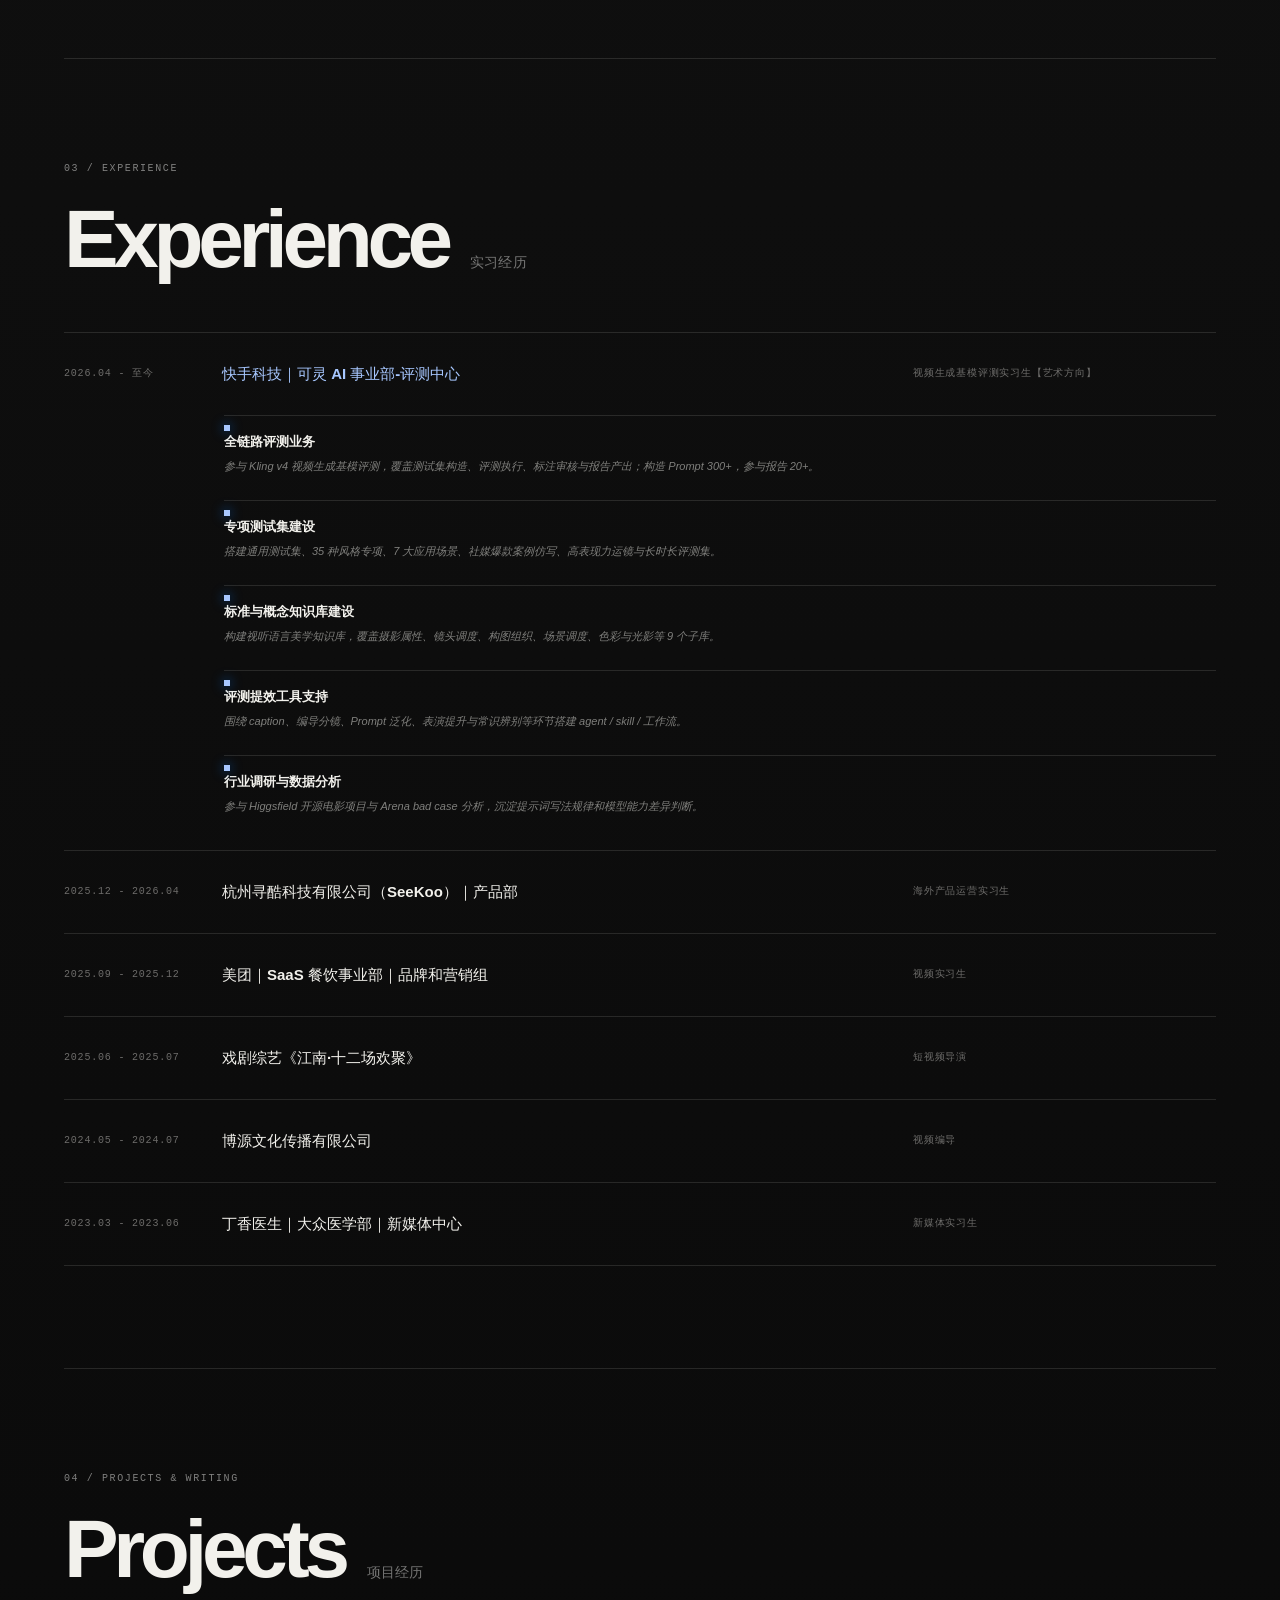
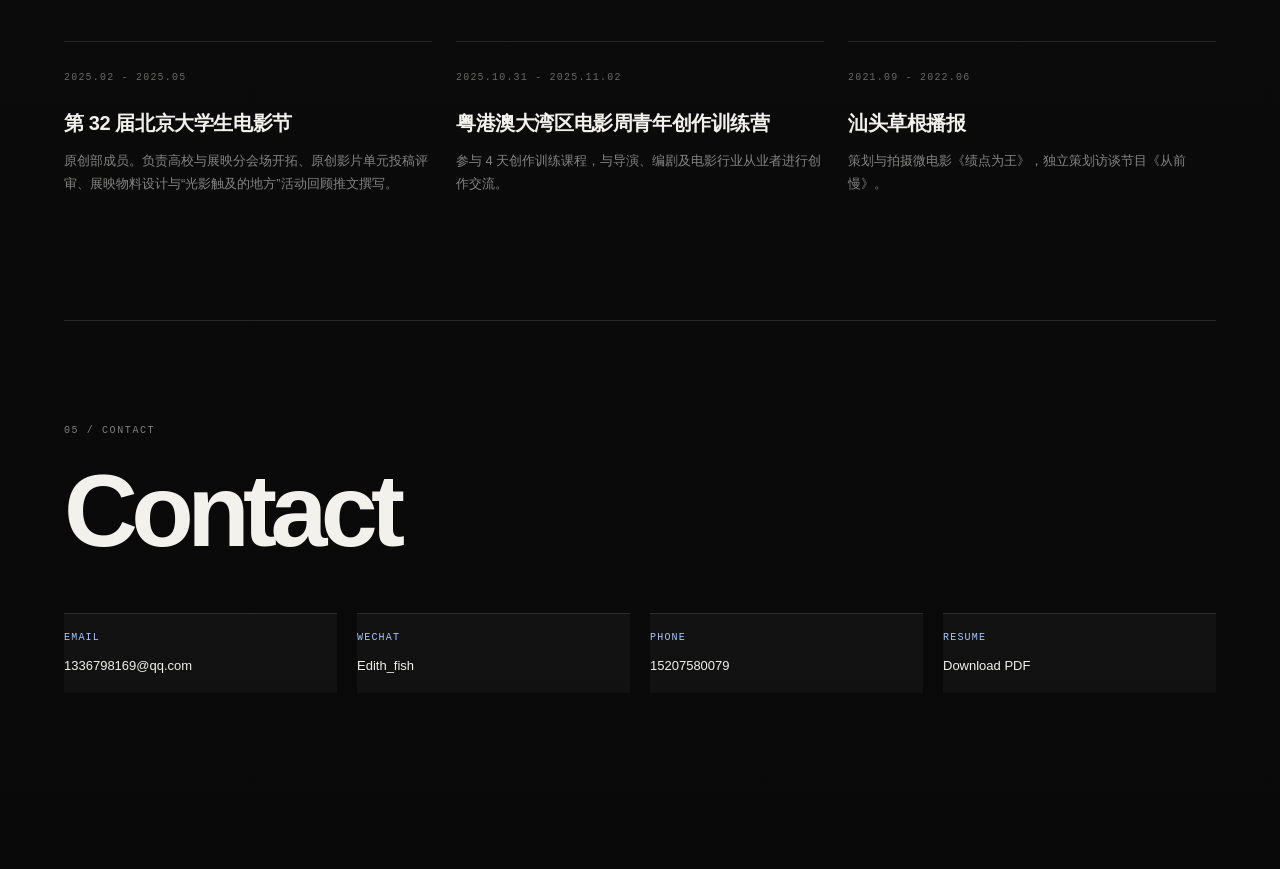
==== commit 7707c9da: "Redesign portfolio homepage and media pages" ====
--- a/index.html
+++ b/index.html
@@ -7,7 +7,7 @@
       name="description"
       content="翁碧妤的个人简历展示网站，聚焦视频生成基模评测、Prompt 工程、AI 影像工具建设、视频内容策划与影视创作。"
     />
-    <meta name="theme-color" content="#05070b" />
+    <meta name="theme-color" content="#090909" />
     <meta
       property="og:title"
       content="翁碧妤 | AI Video Evaluation & Content Creator"
@@ -21,128 +21,39 @@
     <link rel="canonical" href="https://edith.wiki/" />
     <title>翁碧妤 | AI Video Evaluation & Content Creator</title>
     <link rel="icon" href="./assets/editorial-contact-sheet.png" />
-    <link rel="stylesheet" href="./styles.css?v=20260910-resume" />
-    <script src="./script.js?v=20260910-resume" defer></script>
+    <link rel="stylesheet" href="./styles.css?v=20261018-infocus-full" />
+    <script src="./script.js?v=20261018-infocus-full" defer></script>
   </head>
   <body>
     <a class="skip-link" href="#main">跳到主要内容</a>
-    <div class="film-grain" aria-hidden="true"></div>
-    <div class="archive-backdrop" aria-hidden="true">
-      <span class="pixel-field"></span>
-      <span class="pagoda-left"></span>
-      <span class="pagoda-right"></span>
-      <span class="film-strip"></span>
-      <span class="theater-seats"></span>
-      <span class="projector-flare"></span>
-      <span class="frame-corner corner-left"></span>
-      <span class="frame-corner corner-right"></span>
-    </div>
-
-    <nav class="archive-rail" aria-label="页面导航">
-      <a class="rail-mark" href="#home" aria-label="返回首页">翁<br />碧</a>
-      <p>
-        <span>AI 影像档案馆</span>
-        <em>Digital Film Archive</em>
-      </p>
-      <div class="rail-coords" aria-hidden="true">
-        24°59' N<br />
-        103°07' E<br />
-        <span>● REC</span>
-      </div>
-      <div class="rail-links">
-        <a href="#home"><span>01</span>Home</a>
-        <a href="#focus"><span>02</span>Focus</a>
-        <a href="#experience"><span>03</span>Experience</a>
-        <a href="#projects"><span>04</span>Projects</a>
-        <a href="#contact"><span>05</span>Contact</a>
-      </div>
-      <div class="rail-scan" aria-hidden="true">
-        <span>SCANNING...</span>
-        <i></i>
-      </div>
-    </nav>
-
-    <main id="main" class="site-stage">
-      <section class="archive-window hero-window" id="home" aria-labelledby="hero-title">
-        <div class="window-bar">
-          <div class="window-lights" aria-hidden="true">
-            <span></span>
-            <span></span>
-            <span></span>
-          </div>
-          <span>WB</span>
-          <strong>Digital Sketchbook</strong>
-          <em>AI File Archive_2026</em>
-        </div>
-
-        <div class="window-body">
-          <div class="hero-copy">
-            <p class="eyebrow">Portfolio / 2026</p>
-            <h1 id="hero-title" class="glitch-title" data-text="翁碧妤">翁碧妤</h1>
-            <p class="roman-name">Weng Biyu</p>
-            <span class="title-rule"></span>
-            <p class="hero-role">FAKE IT TILL YOU MAKE IT.</p>
-            <div class="hero-actions">
-              <a class="action-link" href="#experience">View Experience</a>
-              <a class="action-link" href="./assets/wengbiyu-resume-20260910.pdf" download>Download Resume</a>
-            </div>
-          </div>
-
-          <figure class="identity-card identity-photo-card" aria-label="翁碧妤个人照片">
-            <img class="identity-photo" src="./pic/myself.jpeg" alt="翁碧妤个人照片" />
-            <figcaption>
-              <span>Archive<br />No.2026</span>
-              <em>Data x Aesthetics x Narrative</em>
-            </figcaption>
-          </figure>
-
-          <div class="wave-divider" aria-hidden="true">
-            <span></span>
-            <span></span>
-          </div>
-
-          <div class="works-preview" aria-label="作品与能力预览">
-            <p>Works Preview</p>
-            <a class="work-card work-prompt" href="#focus">
-              <div class="work-visual">
-                <span>INPUT</span>
-                <span>PROMPT</span>
-                <span>MODEL</span>
-                <span>OUTPUT</span>
-              </div>
-              <strong>Prompt Workflow</strong>
-            </a>
-            <a class="work-card work-eye" href="#experience">
-              <div class="work-visual">
-                <span>98%</span>
-              </div>
-              <strong>Aesthetic QA</strong>
-            </a>
-            <a class="work-card work-moon" href="#experience">
-              <div class="work-visual">
-                <span>Scene 07</span>
-              </div>
-              <strong>Video Direction</strong>
-            </a>
-            <a class="work-card work-red" href="#projects">
-              <div class="work-visual">
-                <span>2000.04.14</span>
-              </div>
-              <strong>Film Archive</strong>
-            </a>
-            <a class="work-card work-wire" href="#projects">
-              <div class="work-visual">
-                <span>AH.736</span>
-              </div>
-              <strong>Selected Works</strong>
-            </a>
-          </div>
-        </div>
-      </section>
-
-      <section class="archive-section" id="focus" aria-labelledby="focus-title">
-        <div class="section-tag">02 / Focus</div>
-        <h2 id="focus-title">Professional Lens</h2>
+    <header class="studio-header" id="home">
+      <a class="studio-wordmark" href="#home" aria-label="翁碧妤首页">WENG<br /><span>BIYU</span></a>
+      <nav class="site-nav" aria-label="主导航">
+        <a href="#projects">SELECTED WORK</a>
+        <a href="#focus">ABOUT</a>
+        <a href="#experience">EXPERIENCE</a>
+        <a href="#contact">CONTACT</a>
+      </nav>
+      <a class="resume-link" href="./assets/wengbiyu-resume-20260910.pdf" download>RESUME <span>↗</span></a>
+    </header>
+
+    <main id="main" class="studio-main">
+      <section class="studio-hero" aria-labelledby="hero-title">
+        <div class="hero-intro">
+          <p class="eyebrow">AI VIDEO EVALUATION · FILM & MEDIA</p>
+          <h1 id="hero-title">翁碧妤<span>WENG BIYU</span></h1>
+          <p class="hero-statement">FAKE IT TILL YOU MAKE IT.</p>
+          <a class="text-link" href="#projects">EXPLORE SELECTED WORK <span>↘</span></a>
+        </div>
+        <figure class="hero-portrait">
+          <img src="./pic/myself.jpeg" alt="翁碧妤个人照片" />
+          <figcaption><span>WENG BIYU</span><span>BASED IN BEIJING · 2026</span></figcaption>
+        </figure>
+      </section>
+
+      <section class="studio-section about-section" id="focus" aria-labelledby="focus-title">
+        <div class="section-kicker">01 / ABOUT</div>
+        <h2 id="focus-title">Creative practice<span>专业与兴趣</span></h2>
         <div class="focus-groups">
           <div class="focus-group">
             <p class="group-label">Education</p>
@@ -159,60 +70,69 @@
               </article>
             </div>
           </div>
-
           <div class="focus-group">
             <p class="group-label">Professional Skills</p>
             <div class="focus-grid skills-grid">
               <article class="data-tile reveal">
-                <span>SKILL 01</span>
-                <h3>AI 美学</h3>
+                <span>SKILL 01</span><h3>AI 美学</h3>
                 <p>视频生成基模评测、测试集设计、Prompt 难度分级、报告归因与视听语言知识库建设。</p>
               </article>
               <article class="data-tile reveal">
-                <span>SKILL 02</span>
-                <h3>摄影漫步</h3>
+                <span>SKILL 02</span><h3>摄影漫步</h3>
                 <p>摄影基础、影像观察、构图光影、空间氛围与叙事画面捕捉。</p>
               </article>
               <article class="data-tile reveal">
-                <span>SKILL 03</span>
-                <h3>影像长廊</h3>
+                <span>SKILL 03</span><h3>影像长廊</h3>
                 <p>短视频选题、分镜脚本、现场拍摄、包装剪辑与封面制作。</p>
               </article>
               <article class="data-tile reveal">
-                <span>SKILL 04</span>
-                <h3>文思灵境</h3>
+                <span>SKILL 04</span><h3>文思灵境</h3>
                 <p>剧本创作、图文表达、活动回顾、内容策划，以及将想象具像化的叙事能力。</p>
               </article>
-            </div>
-            <div class="media-showcase" aria-label="摄影与影像自动预览">
-              <a class="media-preview photo-preview" href="./photography.html" data-home-photo-preview>
-                <div class="media-frame">
-                  <img data-home-photo-image src="./pic/photo-01.jpeg" alt="摄影漫步自动预览" />
-                </div>
-                <div class="media-copy">
-                  <span data-home-photo-count>01 / 11</span>
-                  <strong>摄影漫步</strong>
-                  <em>5s auto flip / enter album</em>
-                </div>
-              </a>
-              <a class="media-preview video-preview" href="./video.html" data-home-video-preview>
-                <div class="media-frame cinema-frame">
-                  <video data-home-video muted playsinline autoplay preload="metadata" src="./mov/video-01.mp4"></video>
-                </div>
-                <div class="media-copy">
-                  <span data-home-video-count>01 / 03</span>
-                  <strong>影像长廊</strong>
-                  <em>10s screening loop / enter cinema</em>
-                </div>
-              </a>
             </div>
           </div>
         </div>
       </section>
 
-      <section class="archive-section" id="experience" aria-labelledby="experience-title">
-        <div class="section-tag">03 / Experience Index</div>
-        <h2 id="experience-title">Experience</h2>
+      <section class="portfolio-section" id="projects" aria-labelledby="works-title">
+        <div class="portfolio-heading">
+          <div><p class="section-kicker">02 / SELECTED WORK</p><h2 id="works-title">Selected work<span>作品选集</span></h2></div>
+          <p class="portfolio-note">A collection of visual research,<br />moving images and words.</p>
+        </div>
+        <div class="work-filters" role="group" aria-label="筛选作品">
+          <button type="button" data-work-filter="all" aria-pressed="true">ALL <span>04</span></button>
+          <button type="button" data-work-filter="ai" aria-pressed="false">AI AESTHETICS</button>
+          <button type="button" data-work-filter="photo" aria-pressed="false">PHOTOGRAPHY</button>
+          <button type="button" data-work-filter="film" aria-pressed="false">FILM</button>
+          <button type="button" data-work-filter="writing" aria-pressed="false">WRITING</button>
+        </div>
+        <div class="portfolio-grid">
+          <article class="portfolio-card portfolio-ai" data-work-card data-category="ai">
+            <div class="portfolio-visual ai-visual"><img src="./assets/editorial-contact-sheet.png" alt="AI 影像审美评测索引视觉" /></div>
+            <div class="portfolio-meta"><span>01 / AI AESTHETICS</span><span>2026 —</span></div>
+            <h3>生成影像的审美评测</h3><p>测试集 · 评测标准 · Prompt 工作流</p>
+          </article>
+          <a class="portfolio-card portfolio-photo" href="./photography.html" data-work-card data-category="photo">
+            <div class="portfolio-visual"><img data-home-photo-image src="./pic/photo-01.jpeg" alt="摄影漫步作品预览" /></div>
+            <div class="portfolio-meta"><span data-home-photo-count>01 / 11</span><span>PHOTO ESSAY</span></div>
+            <h3>摄影漫步</h3><p>在日常光线与空间里收集片刻</p>
+          </a>
+          <a class="portfolio-card portfolio-film" href="./video.html" data-work-card data-category="film">
+            <div class="portfolio-visual film-visual"><video data-home-video muted playsinline autoplay preload="metadata" src="./mov/video-01.mp4"></video></div>
+            <div class="portfolio-meta"><span data-home-video-count>01 / 03</span><span>MOTION PICTURES</span></div>
+            <h3>影像长廊</h3><p>视频策划、拍摄与后期制作</p>
+          </a>
+          <article class="portfolio-card portfolio-writing" data-work-card data-category="writing">
+            <div class="portfolio-visual writing-visual"><span>WORDS<br />IN FRAME</span><i>文思灵境</i></div>
+            <div class="portfolio-meta"><span>04 / WRITING</span><span>NOTES & STORIES</span></div>
+            <h3>文思灵境</h3><p>把观察转化成清晰、有温度的表达</p>
+          </article>
+        </div>
+      </section>
+
+      <section class="studio-section experience-section" id="experience" aria-labelledby="experience-title">
+        <div class="section-kicker">03 / EXPERIENCE</div>
+        <h2 id="experience-title">Experience<span>实习经历</span></h2>
         <div class="experience-list">
           <details class="experience-item reveal" open>
             <summary>
@@ -289,9 +209,9 @@
         </div>
       </section>
 
-      <section class="archive-section" id="projects" aria-labelledby="projects-title">
-        <div class="section-tag">04 / Selected Works</div>
-        <h2 id="projects-title">Projects</h2>
+      <section class="studio-section project-section" id="writing" aria-labelledby="projects-title">
+        <div class="section-kicker">04 / PROJECTS & WRITING</div>
+        <h2 id="projects-title">Projects<span>项目经历</span></h2>
         <div class="project-grid">
           <article class="project-card reveal">
             <span>2025.02 - 2025.05</span>
@@ -311,8 +231,8 @@
         </div>
       </section>
 
-      <section class="archive-section contact-panel" id="contact" aria-labelledby="contact-title">
-        <div class="section-tag">05 / Contact</div>
+      <section class="studio-section contact-panel" id="contact" aria-labelledby="contact-title">
+        <div class="section-kicker">05 / CONTACT</div>
         <h2 id="contact-title">Contact</h2>
         <div class="contact-grid">
           <a href="mailto:1336798169@qq.com"><span>Email</span>1336798169@qq.com</a>
--- a/styles.css
+++ b/styles.css
@@ -2167,6 +2167,181 @@
   }
 }
 
+/* IN FOCUS inspired portfolio system */
+:root {
+  --void: #080808;
+  --ink: #f4f4f1;
+  --paper: #f4f4f1;
+  --paper-light: #fff;
+  --paper-deep: #aaa9a2;
+  --line: rgba(244,244,241,.24);
+  --line-soft: rgba(244,244,241,.13);
+  --blue: #92baff;
+  --blue-bright: #b8d1ff;
+  --amber: #b0afa9;
+  --red: #fa644e;
+  --white: #f7f7f4;
+  --sans: "Helvetica Neue", "Avenir Next", "PingFang SC", "Hiragino Sans GB", sans-serif;
+  --mono: "SF Mono", "Menlo", "Consolas", monospace;
+}
+
+html { scroll-behavior: smooth; background: var(--void); }
+body { color: var(--paper); background: #080808; font-family: var(--sans); }
+body::before {
+  opacity: .56;
+  background: linear-gradient(90deg, rgba(255,255,255,.035) 1px, transparent 1px) 0 0 / 72px 72px,
+              linear-gradient(180deg, rgba(255,255,255,.025) 1px, transparent 1px) 0 0 / 72px 72px;
+  mask-image: linear-gradient(180deg, #000, transparent 88%);
+}
+body::after { opacity: .035; }
+.film-grain, .archive-backdrop { display: none; }
+
+.studio-header {
+  position: relative;
+  z-index: 30;
+  min-height: 72px;
+  display: grid;
+  grid-template-columns: 1fr auto 1fr;
+  align-items: center;
+  gap: 28px;
+  padding: 0 clamp(22px, 5vw, 78px);
+  border-bottom: 1px solid var(--line-soft);
+  background: #090909;
+}
+.studio-wordmark { width: max-content; color: var(--paper); font-size: 13px; font-weight: 850; line-height: .82; letter-spacing: -.06em; }
+.studio-wordmark span { font-size: 10px; letter-spacing: .17em; }
+.site-nav { display: flex; justify-content: center; align-items: center; gap: clamp(18px, 3vw, 46px); }
+.site-nav a, .resume-link { color: rgba(244,244,241,.65); font-size: 10px; font-weight: 600; letter-spacing: .11em; transition: color .2s ease; }
+.site-nav a:hover, .site-nav a:focus-visible, .resume-link:hover, .resume-link:focus-visible { color: var(--paper); }
+.resume-link { justify-self: end; color: var(--paper); }
+.resume-link span { margin-left: 6px; color: var(--blue-bright); font-size: 15px; }
+
+.studio-main { position: relative; z-index: 1; width: min(1540px, 100%); margin: 0 auto; padding: 0 clamp(22px, 5vw, 78px) 100px; }
+.studio-hero {
+  position: relative;
+  min-height: min(720px, calc(100svh - 72px));
+  display: grid;
+  grid-template-columns: minmax(0, 1.1fr) minmax(280px, .72fr);
+  align-items: center;
+  gap: clamp(36px, 8vw, 130px);
+  padding: 72px 0 86px;
+  border-bottom: 1px solid var(--line-soft);
+}
+.hero-intro { position: relative; z-index: 2; }
+.eyebrow, .section-kicker { margin: 0 0 24px; color: rgba(244,244,241,.5); font-family: var(--mono); font-size: 10px; letter-spacing: .16em; }
+.studio-hero h1 { display: flex; flex-direction: column; align-items: flex-start; gap: 15px; margin: 0; color: var(--paper); font-size: clamp(70px, 10vw, 150px); font-weight: 800; line-height: .95; letter-spacing: -.075em; }
+.studio-hero h1 span { color: rgba(244,244,241,.48); font-family: var(--mono); font-size: clamp(13px, 1.4vw, 19px); font-weight: 400; letter-spacing: .18em; }
+.hero-statement { margin: 46px 0 14px; color: var(--blue-bright); font-family: var(--mono); font-size: clamp(14px, 1.4vw, 19px); letter-spacing: .06em; }
+.hero-summary { max-width: 470px; margin: 0; color: rgba(244,244,241,.6); font-size: 15px; line-height: 1.9; }
+.text-link { display: inline-flex; align-items: center; gap: 22px; margin-top: 42px; padding-bottom: 8px; border-bottom: 1px solid var(--line); color: var(--paper); font-family: var(--mono); font-size: 10px; letter-spacing: .12em; }
+.text-link span { color: var(--blue-bright); font-size: 17px; transition: transform .2s ease; }
+.text-link:hover span { transform: translate(3px,3px); }
+.hero-portrait { position: relative; width: 100%; max-width: 460px; justify-self: end; margin: 0; }
+.hero-portrait::before { content: ""; position: absolute; z-index: -1; inset: 18px -18px -18px 18px; border: 1px solid rgba(244,244,241,.28); }
+.hero-portrait img { display: block; width: 100%; aspect-ratio: .86; object-fit: cover; object-position: center 33%; filter: saturate(.72) contrast(1.04); }
+.hero-portrait figcaption { display: flex; justify-content: space-between; gap: 12px; padding-top: 12px; color: rgba(244,244,241,.42); font-family: var(--mono); font-size: 9px; letter-spacing: .1em; }
+.portfolio-section { padding: 104px 0 112px; border-bottom: 1px solid var(--line-soft); }
+.portfolio-heading { display: flex; justify-content: space-between; align-items: end; gap: 28px; }
+.portfolio-heading .section-kicker { margin-bottom: 18px; }
+.portfolio-heading h2, .studio-section h2 { display: flex; align-items: baseline; gap: 22px; margin: 0; color: var(--paper); font-size: clamp(42px, 6.4vw, 88px); font-weight: 750; line-height: .98; letter-spacing: -.065em; }
+.portfolio-heading h2 span, .studio-section h2 span { color: rgba(244,244,241,.45); font-size: 14px; font-weight: 400; letter-spacing: .02em; }
+.portfolio-note { margin: 0 0 5px; color: rgba(244,244,241,.43); font-family: var(--mono); font-size: 10px; line-height: 1.8; text-align: right; }
+.work-filters { display: flex; flex-wrap: wrap; gap: 8px 25px; margin: 46px 0 28px; padding: 14px 0; border-top: 1px solid var(--line-soft); border-bottom: 1px solid var(--line-soft); }
+.work-filters button { padding: 4px 0; color: rgba(244,244,241,.46); background: transparent; cursor: pointer; font-family: var(--mono); font-size: 9px; letter-spacing: .11em; transition: color .2s ease; }
+.work-filters button span { margin-left: 4px; color: rgba(244,244,241,.28); }
+.work-filters button:hover, .work-filters button[aria-pressed="true"] { color: var(--paper); }
+.work-filters button[aria-pressed="true"]::before { content: "●"; margin-right: 7px; color: var(--blue-bright); font-size: 7px; vertical-align: 1px; }
+.portfolio-grid { display: grid; grid-template-columns: repeat(2, minmax(0,1fr)); column-gap: clamp(20px, 3vw, 42px); row-gap: 58px; }
+.portfolio-card { min-width: 0; color: var(--paper); }
+.portfolio-card:nth-child(even) { margin-top: 74px; }
+.portfolio-visual { position: relative; overflow: hidden; width: 100%; aspect-ratio: 1.48; background: #181818; }
+.portfolio-visual img, .portfolio-visual video { display: block; width: 100%; height: 100%; object-fit: cover; transition: transform .65s cubic-bezier(.2,.7,.2,1), filter .35s ease; }
+.portfolio-card:hover .portfolio-visual img, .portfolio-card:hover .portfolio-visual video { transform: scale(1.035); }
+.portfolio-ai .portfolio-visual { aspect-ratio: 1.48; background: #171717; }
+.portfolio-ai .portfolio-visual img { object-fit: cover; filter: brightness(.82); }
+.portfolio-film .portfolio-visual { background: #000; }
+.portfolio-film video { object-fit: cover; }
+.portfolio-writing .portfolio-visual { display: flex; flex-direction: column; justify-content: space-between; padding: clamp(20px, 4vw, 50px); background: #e9e8e2; color: #111; }
+.writing-visual span { font-size: clamp(36px, 7vw, 90px); font-weight: 800; line-height: .82; letter-spacing: -.08em; }
+.writing-visual i { align-self: flex-end; font-size: clamp(28px, 4vw, 54px); font-style: normal; font-weight: 700; }
+.portfolio-meta { display: flex; justify-content: space-between; gap: 14px; margin-top: 16px; color: rgba(244,244,241,.42); font-family: var(--mono); font-size: 9px; letter-spacing: .1em; }
+.portfolio-card h3 { margin: 12px 0 5px; font-size: 20px; font-weight: 600; letter-spacing: -.025em; }
+.portfolio-card p { margin: 0; color: rgba(244,244,241,.48); font-size: 12px; }
+.portfolio-card[hidden] { display: none; }
+
+.studio-section { padding: 102px 0; border-bottom: 1px solid var(--line-soft); }
+.studio-section > .section-kicker { margin-bottom: 22px; }
+.studio-section h2 { margin-bottom: 52px; }
+.focus-groups { display: grid; gap: 58px; }
+.focus-group { display: grid; gap: 18px; }
+.group-label { margin: 0; color: var(--blue-bright); font-family: var(--mono); font-size: 10px; letter-spacing: .15em; text-transform: uppercase; }
+.focus-grid { display: grid; grid-template-columns: repeat(4, minmax(0,1fr)); gap: 0 22px; }
+.education-grid { grid-template-columns: repeat(2,minmax(0,1fr)); }
+.data-tile { min-width: 0; padding: 20px 0 22px; border: 0; border-top: 1px solid var(--line-soft); background: transparent; }
+.data-tile span { color: rgba(244,244,241,.4); font-family: var(--mono); font-size: 9px; letter-spacing: .1em; }
+.data-tile h3 { margin: 19px 0 10px; color: var(--paper); font-size: 18px; font-weight: 600; }
+.data-tile p { margin: 0; color: rgba(244,244,241,.52); font-size: 12px; line-height: 1.8; }
+.experience-list { border-top: 1px solid var(--line-soft); }
+.experience-item { padding: 0; border: 0; border-bottom: 1px solid var(--line-soft); background: transparent; }
+.experience-item summary { display: grid; grid-template-columns: 140px minmax(0,1fr) minmax(180px,.45fr); gap: 20px; align-items: center; min-height: 82px; cursor: pointer; list-style: none; }
+.experience-item summary::-webkit-details-marker { display: none; }
+.experience-item summary span, .experience-item summary em { color: rgba(244,244,241,.4); font-family: var(--mono); font-size: 9px; font-style: normal; }
+.experience-item summary strong { color: var(--paper); font-size: 15px; font-weight: 550; }
+.experience-item[open] summary strong { color: var(--blue-bright); }
+.role-list { margin: 0; padding: 0 0 20px 160px; list-style: none; }
+.role-list li { padding: 14px 0; border-top: 1px solid var(--line-soft); }
+.role-list li strong { display: block; color: var(--paper); font-family: var(--sans); font-size: 13px; font-weight: 600; }
+.role-list em { display: block; margin-top: 4px; color: rgba(244,244,241,.5); font-family: var(--sans); font-size: 11px; font-style: italic; line-height: 1.7; }
+.project-grid { display: grid; grid-template-columns: repeat(3,minmax(0,1fr)); gap: 24px; }
+.project-card { padding: 20px 0 0; border: 0; border-top: 1px solid var(--line-soft); background: transparent; }
+.project-card span { color: rgba(244,244,241,.4); font-family: var(--mono); font-size: 9px; }
+.project-card h3 { margin: 22px 0 12px; color: var(--paper); font-size: 18px; }
+.project-card p { color: rgba(244,244,241,.5); font-size: 12px; line-height: 1.8; }
+.contact-panel { padding-bottom: 36px; border-bottom: 0; }
+.contact-panel h2 { font-size: clamp(46px, 8vw, 110px); }
+.contact-grid { display: grid; grid-template-columns: repeat(4,minmax(0,1fr)); gap: 20px; }
+.contact-grid a, .contact-grid button { display: grid; gap: 10px; min-width: 0; padding: 16px 0; border: 0; border-top: 1px solid var(--line-soft); color: var(--paper); background: transparent; font-size: 13px; text-align: left; cursor: pointer; }
+.contact-grid span { color: rgba(244,244,241,.4); font-family: var(--mono); font-size: 9px; letter-spacing: .12em; }
+.copy-status { color: var(--blue-bright); font-size: 12px; }
+
+@media (max-width: 900px) {
+  .studio-header { grid-template-columns: auto 1fr auto; gap: 18px; padding-inline: 24px; }
+  .site-nav { gap: 16px; }
+  .site-nav a { font-size: 9px; }
+  .studio-main { padding-inline: 24px; }
+  .studio-hero { min-height: 0; grid-template-columns: minmax(0,1fr) minmax(230px,.68fr); gap: 34px; padding-block: 72px; }
+  .focus-grid { grid-template-columns: repeat(2,minmax(0,1fr)); }
+  .contact-grid { grid-template-columns: repeat(2,minmax(0,1fr)); }
+}
+@media (max-width: 620px) {
+  .studio-header { min-height: 64px; grid-template-columns: auto 1fr auto; gap: 14px; padding-inline: 18px; }
+  .site-nav { justify-content: flex-end; gap: 13px; }
+  .site-nav a { font-size: 8px; letter-spacing: .04em; }
+  .site-nav a:nth-child(3) { display: none; }
+  .resume-link { font-size: 8px; }
+  .studio-main { padding-inline: 18px; padding-bottom: 58px; }
+  .studio-hero { grid-template-columns: 1fr; gap: 40px; padding: 58px 0 68px; }
+  .studio-hero h1 { font-size: clamp(64px, 18vw, 94px); }
+  .hero-statement { margin-top: 32px; }
+  .hero-portrait { width: min(78%, 340px); justify-self: end; margin-right: 12px; }
+  .portfolio-section, .studio-section { padding: 72px 0; }
+  .portfolio-heading { align-items: start; flex-direction: column; gap: 20px; }
+  .portfolio-heading h2, .studio-section h2 { flex-wrap: wrap; gap: 10px 14px; font-size: clamp(43px, 13vw, 68px); }
+  .portfolio-heading h2 span, .studio-section h2 span { font-size: 12px; }
+  .portfolio-note { text-align: left; }
+  .work-filters { gap: 5px 17px; margin: 32px 0 20px; }
+  .work-filters button { font-size: 8px; }
+  .portfolio-grid { grid-template-columns: 1fr; row-gap: 38px; }
+  .portfolio-card:nth-child(even) { margin-top: 0; }
+  .portfolio-visual { aspect-ratio: 1.25; }
+  .studio-section h2 { margin-bottom: 36px; }
+  .education-grid, .focus-grid, .project-grid { grid-template-columns: 1fr; }
+  .focus-groups { gap: 40px; }
+  .experience-item summary { grid-template-columns: 1fr; gap: 6px; padding: 17px 0; }
+  .role-list { padding-left: 0; }
+  .contact-grid { grid-template-columns: 1fr 1fr; gap: 10px 18px; }
+}
+
 @media (prefers-reduced-motion: reduce) {
   *,
   *::before,
@@ -2182,3 +2357,190 @@
     transform: none;
   }
 }
+
+/* Studio redesign: a quieter, editorial system inspired by contemporary
+   creative studios, while keeping the archive voice and existing content. */
+:root {
+  --void: #090909;
+  --ink: #f2f1ec;
+  --paper: #f2f1ec;
+  --paper-light: #ffffff;
+  --paper-deep: #b9b9b1;
+  --line: rgba(242, 241, 236, 0.24);
+  --line-soft: rgba(242, 241, 236, 0.12);
+  --blue: #6fa7ff;
+  --blue-bright: #a7c7ff;
+  --amber: #b6b6ad;
+  --red: #ff684d;
+  --white: #f8f8f4;
+  --sans: "Helvetica Neue", "Avenir Next", "PingFang SC", "Hiragino Sans GB", sans-serif;
+  --mono: "SF Mono", "Menlo", "Consolas", monospace;
+}
+
+html { background: var(--void); }
+
+body {
+  color: var(--paper);
+  background:
+    radial-gradient(circle at 72% 12%, rgba(111, 167, 255, 0.12), transparent 26%),
+    linear-gradient(180deg, #080808 0%, #101010 44%, #090909 100%);
+  font-family: var(--sans);
+}
+
+body::before {
+  opacity: .7;
+  background:
+    linear-gradient(90deg, rgba(255,255,255,.045) 1px, transparent 1px) 0 0 / 80px 80px,
+    linear-gradient(180deg, rgba(255,255,255,.035) 1px, transparent 1px) 0 0 / 80px 80px;
+  mask-image: linear-gradient(180deg, #000 0, transparent 84%);
+}
+
+body::after { opacity: .06; }
+.archive-backdrop { opacity: .26; }
+.archive-backdrop .pagoda-left,
+.archive-backdrop .pagoda-right,
+.archive-backdrop .film-strip,
+.archive-backdrop .theater-seats,
+.archive-backdrop .frame-corner { opacity: 0; }
+
+.archive-rail {
+  width: 174px;
+  padding: 28px 22px 26px;
+  color: rgba(242,241,236,.72);
+  border-right: 1px solid var(--line-soft);
+  background: rgba(9,9,9,.72);
+  backdrop-filter: blur(18px);
+}
+
+.rail-mark {
+  width: auto;
+  height: auto;
+  margin: 0 0 30px;
+  padding: 0;
+  border: 0;
+  color: var(--paper);
+  font-family: var(--sans);
+  font-size: 17px;
+  font-weight: 800;
+  letter-spacing: -.06em;
+  line-height: 1;
+}
+
+.archive-rail p { margin-bottom: 64px; }
+.archive-rail p span { color: var(--paper); font-size: 12px; font-weight: 700; letter-spacing: .08em; }
+.archive-rail p em { color: rgba(242,241,236,.42); font-size: 9px; letter-spacing: .12em; }
+.rail-coords { color: rgba(242,241,236,.46); border-color: var(--line-soft); font-size: 10px; }
+.rail-coords span { color: var(--red); }
+.rail-links { gap: 2px; margin-bottom: 60px; }
+.rail-links a { grid-template-columns: 26px 1fr; gap: 6px; padding: 9px 0; color: rgba(242,241,236,.48); font-size: 10px; letter-spacing: .1em; }
+.rail-links a span { color: rgba(242,241,236,.28); }
+.rail-links a::before { left: -10px; width: 3px; height: 3px; background: var(--blue); box-shadow: 0 0 12px var(--blue); }
+.rail-links a:hover, .rail-links a:focus-visible, .rail-links a.is-active { color: var(--paper); }
+.rail-scan { color: rgba(242,241,236,.32); font-size: 9px; letter-spacing: .12em; }
+.rail-scan i { background: repeating-linear-gradient(90deg, var(--blue) 0 4px, transparent 4px 8px); }
+
+.site-stage {
+  width: min(1420px, calc(100vw - 216px));
+  margin-left: 196px;
+  padding: 32px 34px 80px;
+}
+
+.archive-window {
+  min-height: 0;
+  border: 1px solid var(--line);
+  border-radius: 0;
+  background: rgba(13,13,13,.78);
+  box-shadow: 0 28px 90px rgba(0,0,0,.45);
+}
+.archive-window::before { opacity: .06; mix-blend-mode: screen; }
+.window-bar { height: 42px; padding: 0 16px; background: #111; border-bottom: 1px solid var(--line-soft); color: rgba(242,241,236,.62); }
+.window-bar strong { letter-spacing: .1em; }
+.window-bar em { color: rgba(242,241,236,.38); font-size: 10px; letter-spacing: .1em; }
+.window-body { grid-template-columns: minmax(360px, .86fr) minmax(420px, 1.14fr); gap: 22px 42px; padding: clamp(36px, 6vw, 92px) clamp(28px, 5vw, 76px) 34px; }
+.eyebrow, .section-tag { color: rgba(242,241,236,.48); font-size: 10px; letter-spacing: .16em; }
+.glitch-title { color: var(--paper); font-size: clamp(70px, 10vw, 166px); font-weight: 800; letter-spacing: -.08em; text-shadow: none; }
+.roman-name { color: rgba(242,241,236,.68); font-size: clamp(18px, 2vw, 28px); font-weight: 500; letter-spacing: .08em; }
+.title-rule { background: var(--paper); opacity: .6; }
+.hero-role { color: var(--blue-bright); font-size: clamp(16px, 1.6vw, 22px); letter-spacing: .06em; }
+.hero-actions { margin-top: 30px; }
+.action-link { border-color: var(--line); color: rgba(242,241,236,.72); background: transparent; font-size: 10px; letter-spacing: .1em; }
+.action-link:hover, .action-link:focus-visible { color: var(--void); background: var(--paper); border-color: var(--paper); }
+
+.identity-card { min-height: 440px; border-color: var(--line); background: #111; }
+.identity-photo-card { background: #050505; }
+.identity-photo { min-height: 440px; filter: saturate(.72) contrast(1.08); }
+.identity-card figcaption span { color: var(--paper); top: 22px; right: 22px; font-size: 10px; letter-spacing: .1em; }
+.identity-card figcaption em { color: rgba(242,241,236,.62); left: 16px; font-size: 9px; letter-spacing: .08em; }
+.wave-divider { opacity: .46; }
+.wave-divider span { border-color: var(--line); }
+
+.works-preview { gap: 10px; }
+.works-preview > p { color: rgba(242,241,236,.5); font-size: 10px; letter-spacing: .16em; }
+.work-card { grid-template-rows: 132px auto; min-height: 180px; border-color: var(--line-soft); background: rgba(242,241,236,.04); }
+.work-card strong { color: var(--paper); font-family: var(--sans); font-size: 13px; font-weight: 500; letter-spacing: .02em; }
+.work-card strong::after { color: var(--blue-bright); }
+.work-card:hover, .work-card:focus-visible { border-color: var(--blue); transform: translateY(-5px); box-shadow: 0 14px 0 rgba(111,167,255,.12); }
+
+.archive-section { margin-top: 74px; padding: 0 0 18px; border: 0; border-radius: 0; color: var(--paper); background: transparent; box-shadow: none; }
+.archive-section h2 { margin-bottom: 34px; color: var(--paper); font-size: clamp(42px, 7vw, 100px); font-weight: 800; letter-spacing: -.07em; }
+.focus-groups { gap: 42px; }
+.group-label { color: var(--blue-bright); font-size: 10px; letter-spacing: .16em; }
+.data-tile, .project-card, .experience-item, .contact-grid a, .contact-grid button { border-color: var(--line-soft); background: rgba(242,241,236,.035); }
+.data-tile, .project-card { padding: 22px; }
+.data-tile span, .project-card span { color: var(--blue-bright); font-size: 10px; letter-spacing: .12em; }
+.data-tile h3, .project-card h3 { margin-top: 24px; color: var(--paper); font-size: 20px; letter-spacing: -.02em; }
+.data-tile p, .project-card p, .experience-item p, .role-list { color: rgba(242,241,236,.6); font-size: 13px; line-height: 1.8; }
+.media-preview { border-color: var(--line-soft); background: rgba(242,241,236,.035); }
+.media-copy { background: #111; }
+.media-copy span, .media-copy em { color: rgba(242,241,236,.42); font-size: 10px; letter-spacing: .12em; }
+.media-copy strong { color: var(--paper); font-size: 20px; }
+
+.experience-list { gap: 0; border-top: 1px solid var(--line-soft); }
+.experience-item { padding: 0; border-width: 0 0 1px; background: transparent; }
+.experience-item summary { grid-template-columns: 150px minmax(0, 1fr) 190px; min-height: 88px; gap: 18px; }
+.experience-item summary span, .experience-item summary em { color: rgba(242,241,236,.42); font-size: 10px; letter-spacing: .08em; }
+.experience-item summary strong { color: var(--paper); font-size: 15px; }
+.experience-item[open] summary strong { color: var(--blue-bright); }
+.experience-item p { padding-left: 168px; }
+.role-list { margin: 0; padding: 0 0 24px 168px; list-style: none; }
+.role-list li { border-top: 1px solid var(--line-soft); padding: 14px 0; }
+.role-list li strong { color: var(--paper); font-size: 13px; font-weight: 600; }
+.role-list em { color: rgba(242,241,236,.5); font-size: 11px; }
+.contact-grid a, .contact-grid button { color: var(--paper); }
+.contact-grid span { color: var(--blue-bright); font-size: 10px; letter-spacing: .12em; }
+
+@media (max-width: 1180px) {
+  .archive-rail { position: sticky; width: 100%; padding: 14px 18px; background: rgba(9,9,9,.88); }
+  .site-stage { width: 100%; margin-left: 0; padding: 30px 18px 60px; }
+}
+
+@media (max-width: 720px) {
+  .window-body { padding: 34px 18px 24px; }
+  .glitch-title { font-size: clamp(58px, 19vw, 82px); }
+  .identity-card, .identity-photo { min-height: 330px; }
+  .archive-section h2 { font-size: clamp(48px, 16vw, 78px); }
+  .experience-item summary { min-height: 0; padding: 18px 0; }
+  .experience-item p, .role-list { padding-left: 0; }
+}
+
+.studio-main .studio-section .data-tile,
+.studio-main .studio-section .project-card {
+  padding: 20px 0 22px;
+  border: 0;
+  border-top: 1px solid var(--line-soft);
+  background: transparent;
+}
+.studio-main .studio-section .data-tile h3,
+.studio-main .studio-section .project-card h3 { margin: 19px 0 10px; }
+.studio-main .studio-section .data-tile span,
+.studio-main .studio-section .project-card span { color: rgba(244,244,241,.4); }
+.studio-main .studio-section .data-tile p,
+.studio-main .studio-section .project-card p { color: rgba(244,244,241,.52); }
+.studio-main .studio-section .focus-groups { gap: 58px; }
+.studio-main .studio-section .experience-item { border-width: 0 0 1px; }
+.studio-main .studio-section .experience-item summary { grid-template-columns: 140px minmax(0,1fr) minmax(180px,.45fr); min-height: 82px; }
+.studio-main .studio-section .role-list { padding: 0 0 20px 160px; }
+@media (max-width: 620px) {
+  .studio-main .studio-section .experience-item summary { grid-template-columns: 1fr; min-height: 0; padding: 17px 0; }
+  .studio-main .studio-section .role-list { padding-left: 0; }
+}
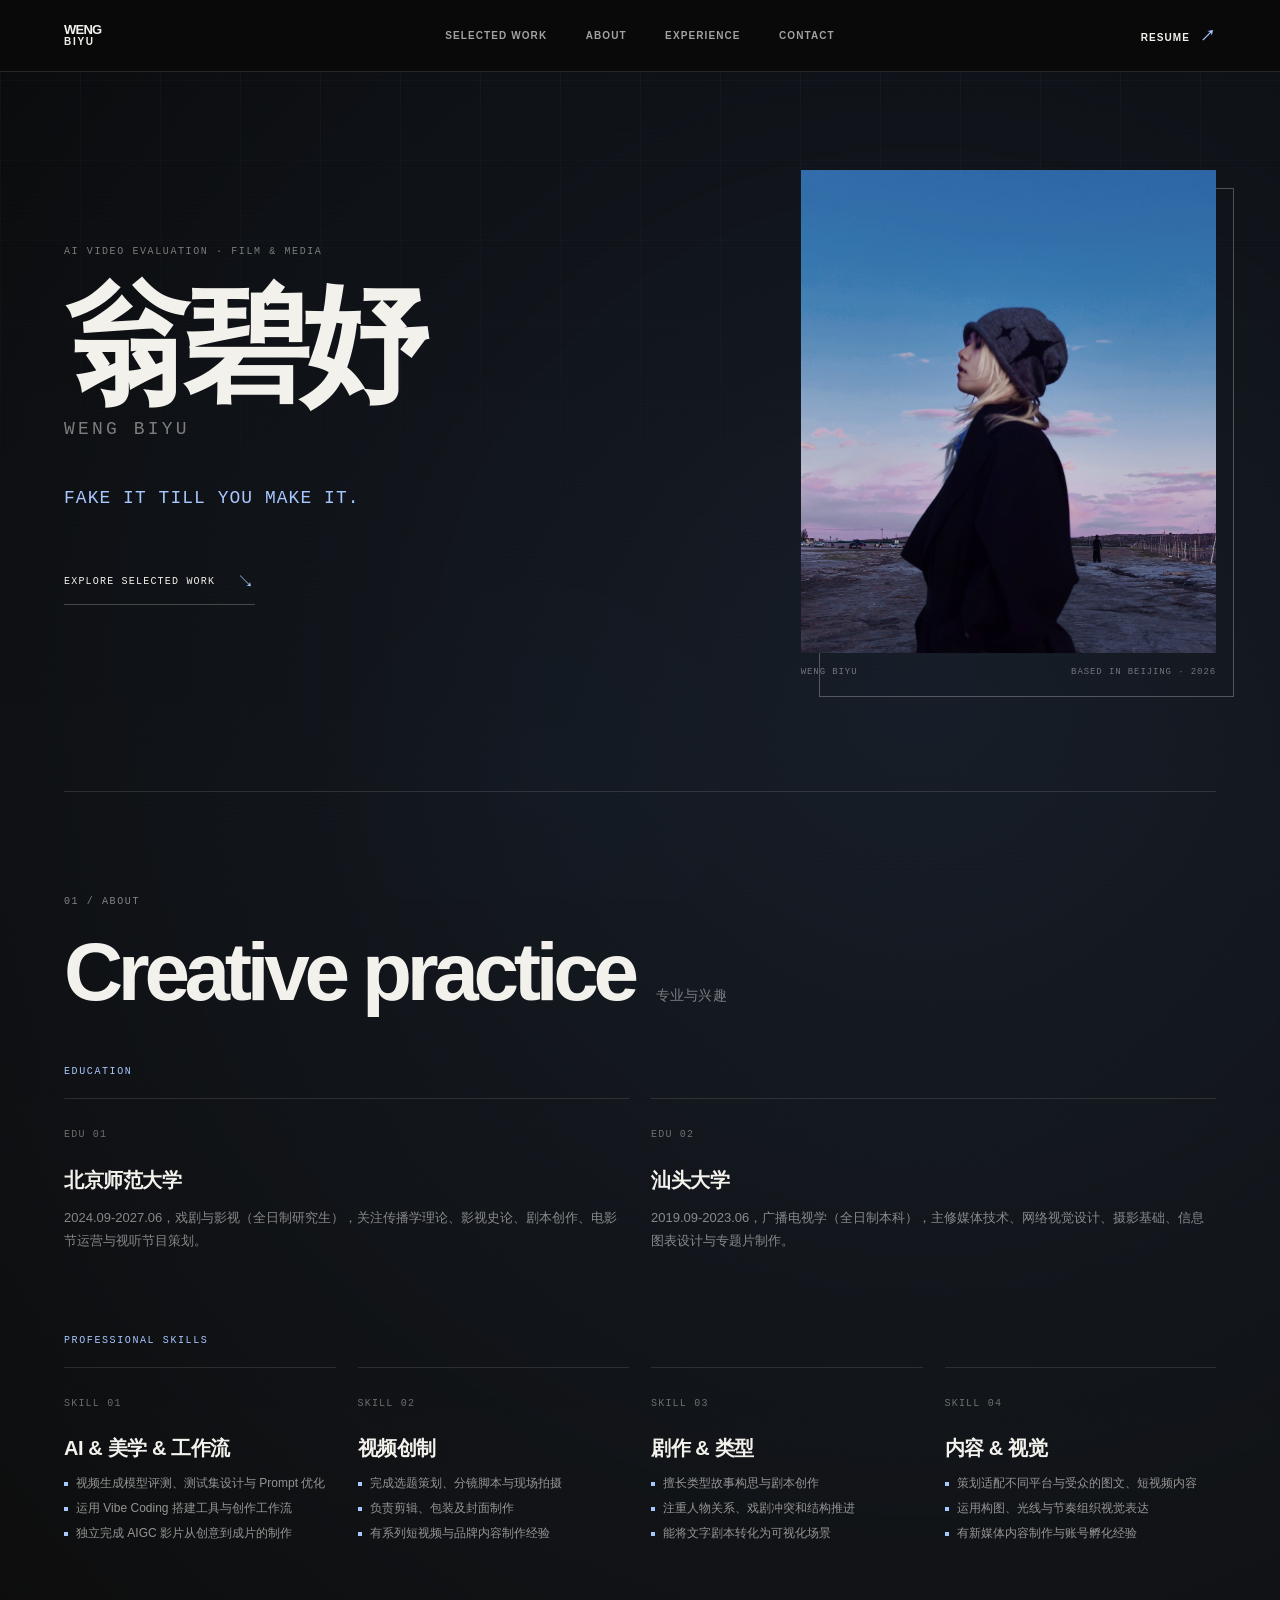
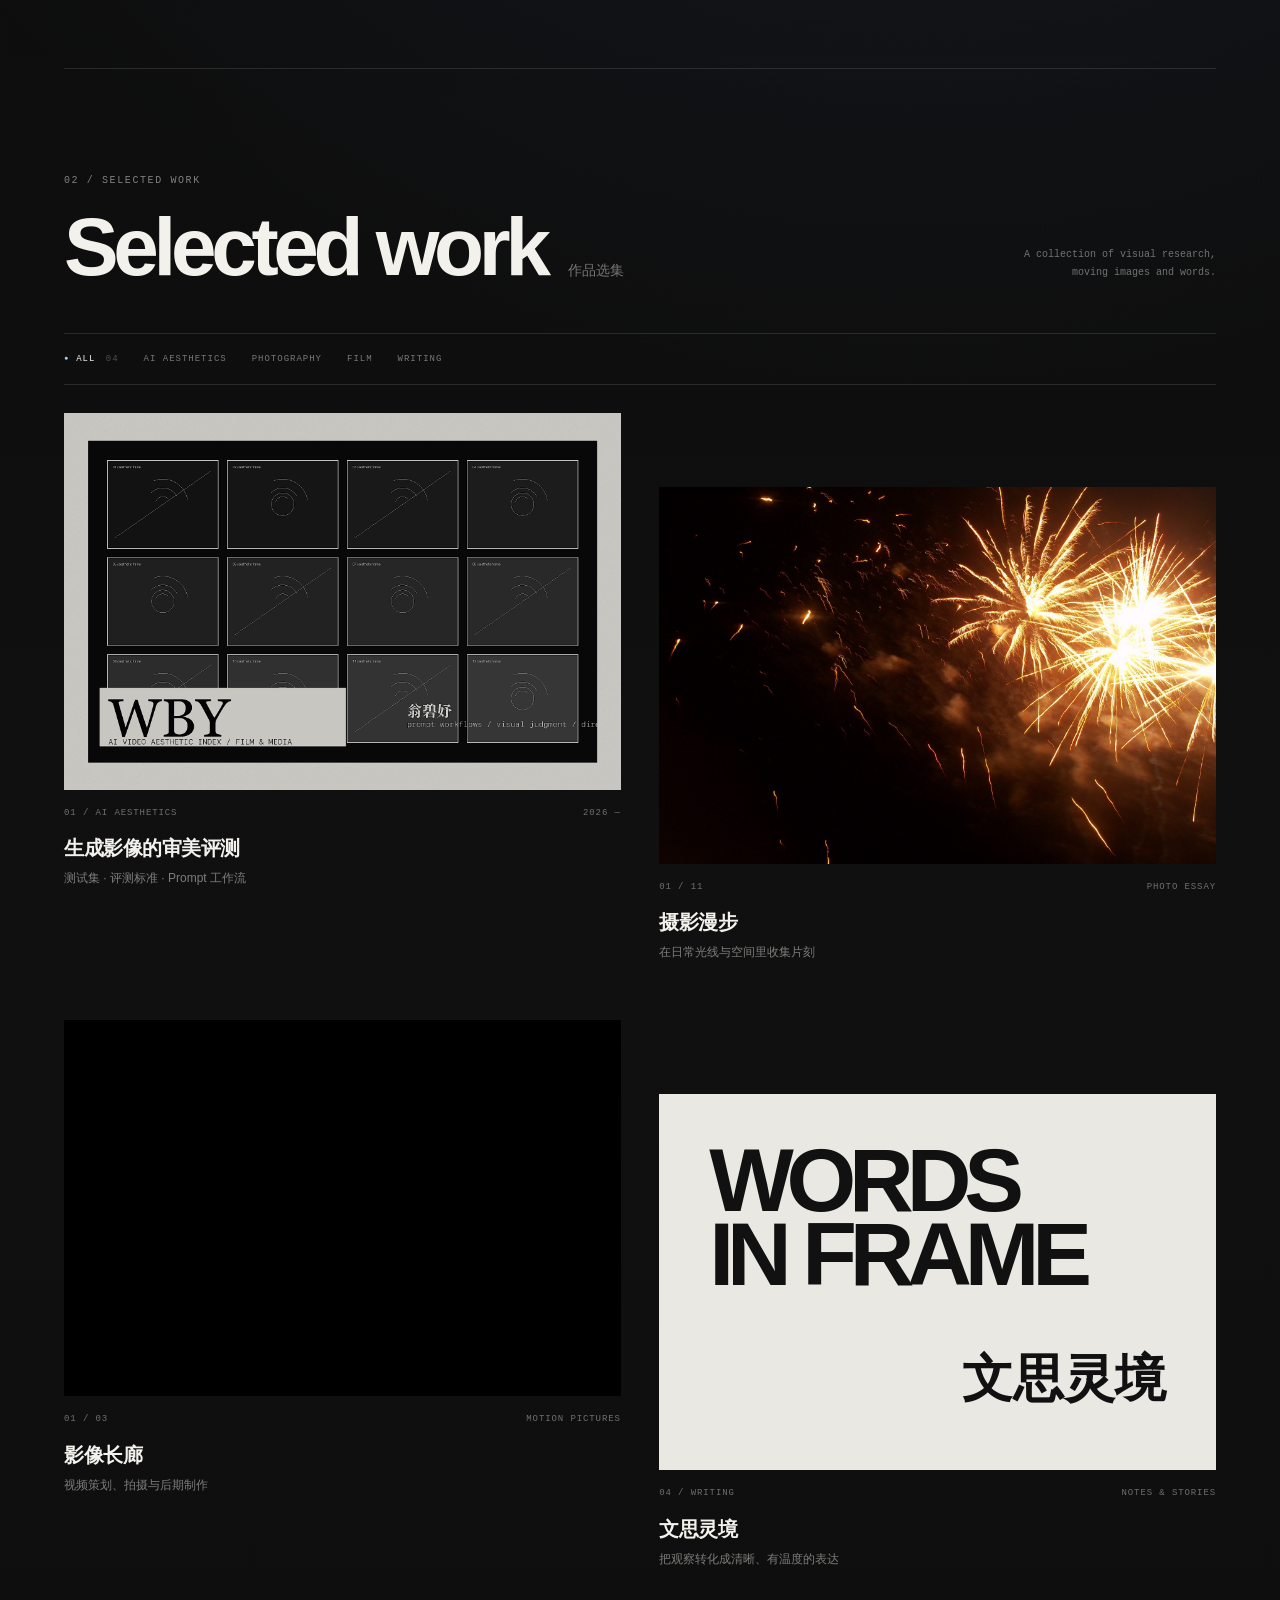
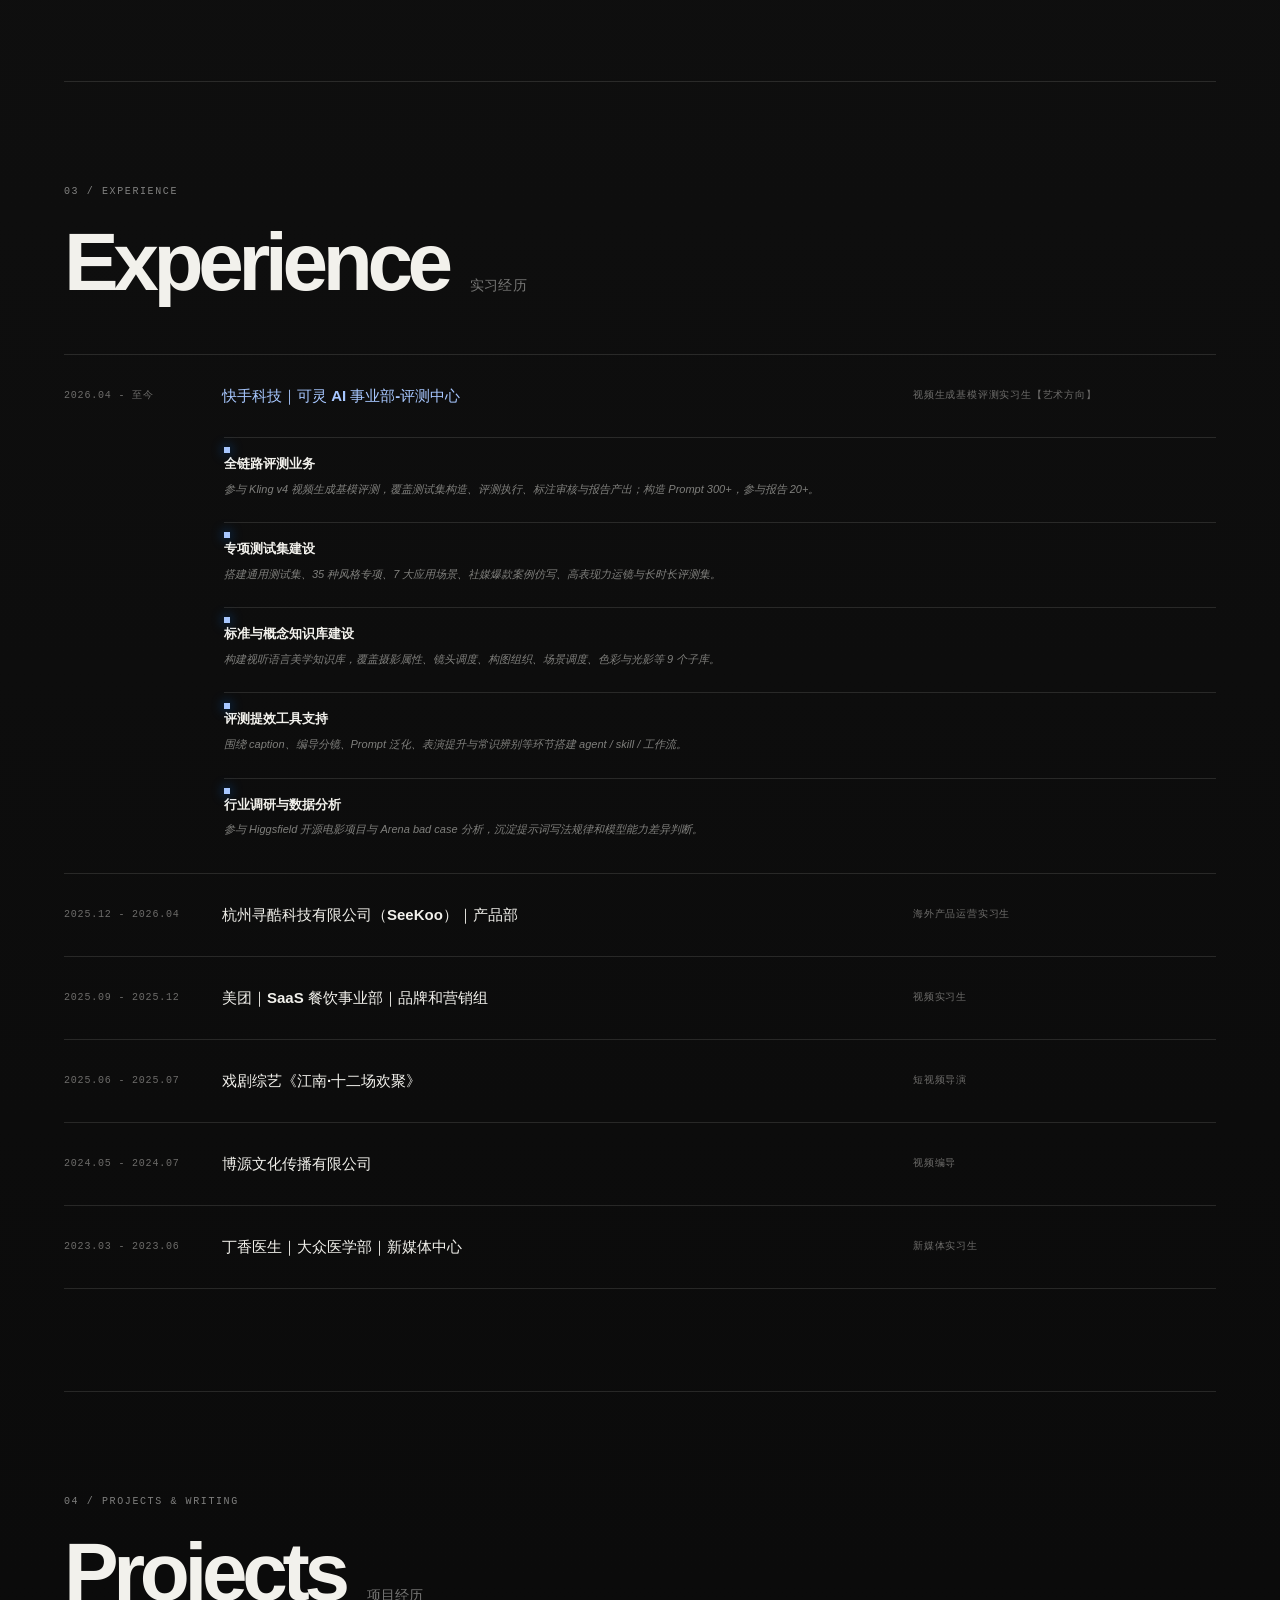
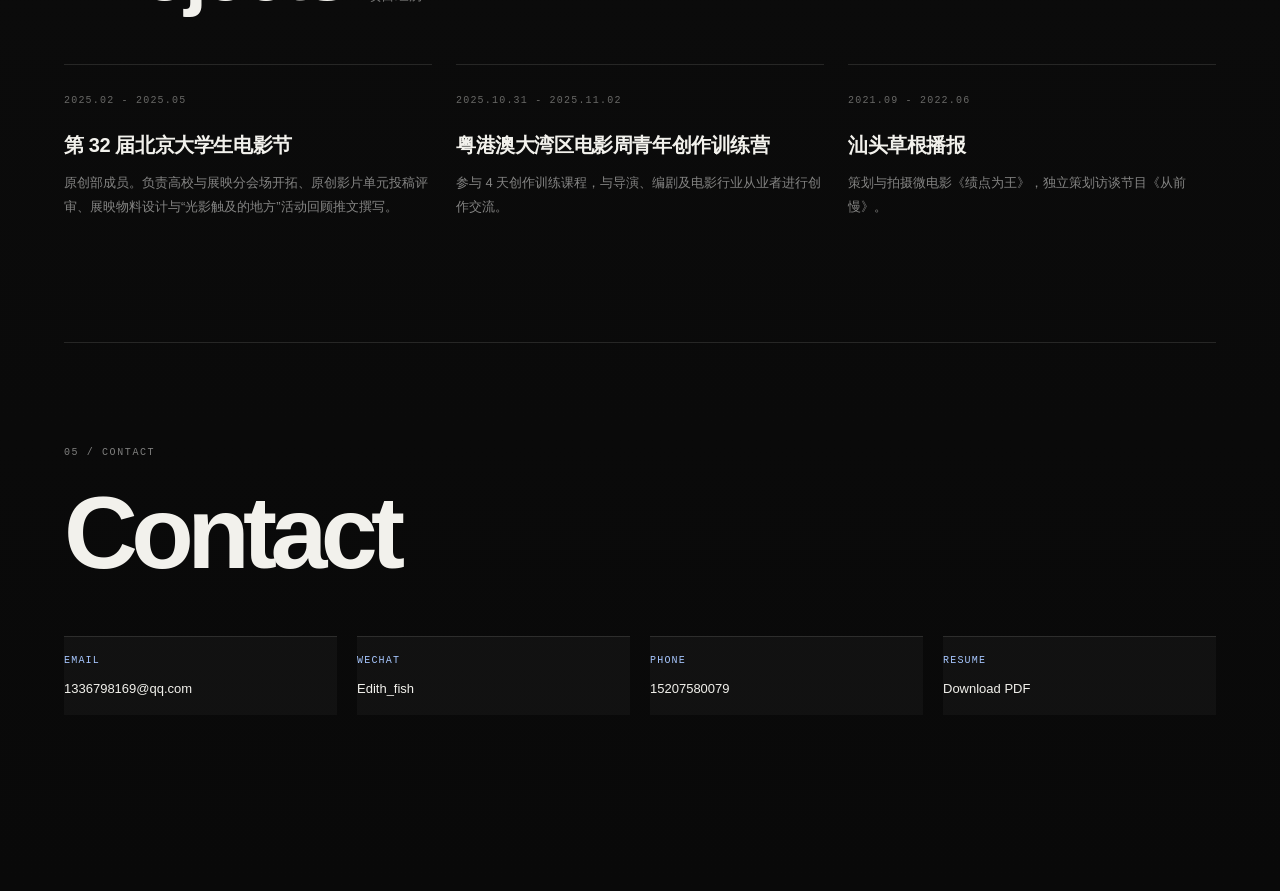
==== commit 037888d0: "Update professional skills section" ====
--- a/index.html
+++ b/index.html
@@ -74,20 +74,36 @@
             <p class="group-label">Professional Skills</p>
             <div class="focus-grid skills-grid">
               <article class="data-tile reveal">
-                <span>SKILL 01</span><h3>AI 美学</h3>
-                <p>视频生成基模评测、测试集设计、Prompt 难度分级、报告归因与视听语言知识库建设。</p>
-              </article>
-              <article class="data-tile reveal">
-                <span>SKILL 02</span><h3>摄影漫步</h3>
-                <p>摄影基础、影像观察、构图光影、空间氛围与叙事画面捕捉。</p>
-              </article>
-              <article class="data-tile reveal">
-                <span>SKILL 03</span><h3>影像长廊</h3>
-                <p>短视频选题、分镜脚本、现场拍摄、包装剪辑与封面制作。</p>
-              </article>
-              <article class="data-tile reveal">
-                <span>SKILL 04</span><h3>文思灵境</h3>
-                <p>剧本创作、图文表达、活动回顾、内容策划，以及将想象具像化的叙事能力。</p>
+                <span>SKILL 01</span><h3>AI &amp; 美学 &amp; 工作流</h3>
+                <ul>
+                  <li>视频生成模型评测、测试集设计与 Prompt 优化</li>
+                  <li>运用 Vibe Coding 搭建工具与创作工作流</li>
+                  <li>独立完成 AIGC 影片从创意到成片的制作</li>
+                </ul>
+              </article>
+              <article class="data-tile reveal">
+                <span>SKILL 02</span><h3>视频创制</h3>
+                <ul>
+                  <li>完成选题策划、分镜脚本与现场拍摄</li>
+                  <li>负责剪辑、包装及封面制作</li>
+                  <li>有系列短视频与品牌内容制作经验</li>
+                </ul>
+              </article>
+              <article class="data-tile reveal">
+                <span>SKILL 03</span><h3>剧作 &amp; 类型</h3>
+                <ul>
+                  <li>擅长类型故事构思与剧本创作</li>
+                  <li>注重人物关系、戏剧冲突和结构推进</li>
+                  <li>能将文字剧本转化为可视化场景</li>
+                </ul>
+              </article>
+              <article class="data-tile reveal">
+                <span>SKILL 04</span><h3>内容 &amp; 视觉</h3>
+                <ul>
+                  <li>策划适配不同平台与受众的图文、短视频内容</li>
+                  <li>运用构图、光线与节奏组织视觉表达</li>
+                  <li>有新媒体内容制作与账号孵化经验</li>
+                </ul>
               </article>
             </div>
           </div>
--- a/styles.css
+++ b/styles.css
@@ -2281,6 +2281,9 @@
 .data-tile span { color: rgba(244,244,241,.4); font-family: var(--mono); font-size: 9px; letter-spacing: .1em; }
 .data-tile h3 { margin: 19px 0 10px; color: var(--paper); font-size: 18px; font-weight: 600; }
 .data-tile p { margin: 0; color: rgba(244,244,241,.52); font-size: 12px; line-height: 1.8; }
+.data-tile ul { display: grid; gap: 5px; margin: 0; padding: 0; color: rgba(244,244,241,.58); font-size: 12px; line-height: 1.65; list-style: none; }
+.data-tile li { position: relative; padding-left: 12px; }
+.data-tile li::before { position: absolute; top: .65em; left: 0; width: 4px; height: 4px; background: var(--blue-bright); content: ""; }
 .experience-list { border-top: 1px solid var(--line-soft); }
 .experience-item { padding: 0; border: 0; border-bottom: 1px solid var(--line-soft); background: transparent; }
 .experience-item summary { display: grid; grid-template-columns: 140px minmax(0,1fr) minmax(180px,.45fr); gap: 20px; align-items: center; min-height: 82px; cursor: pointer; list-style: none; }
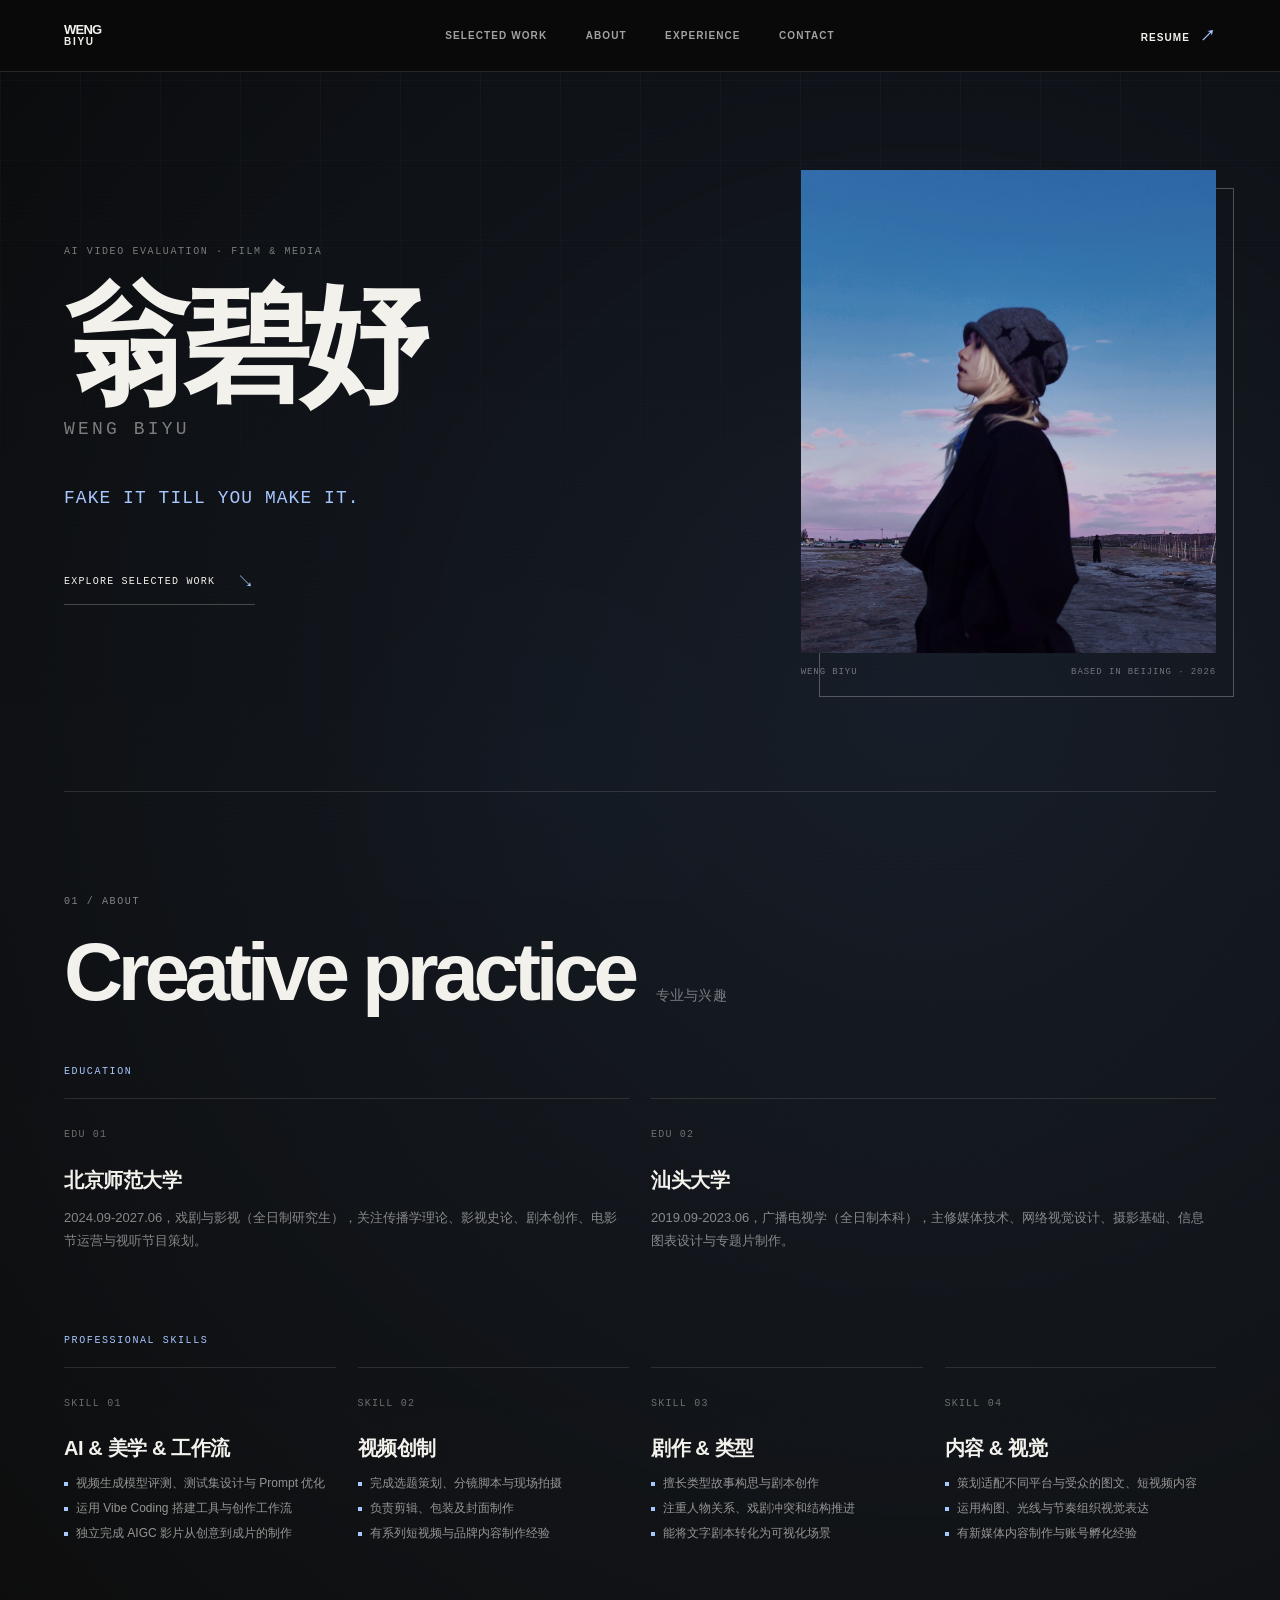
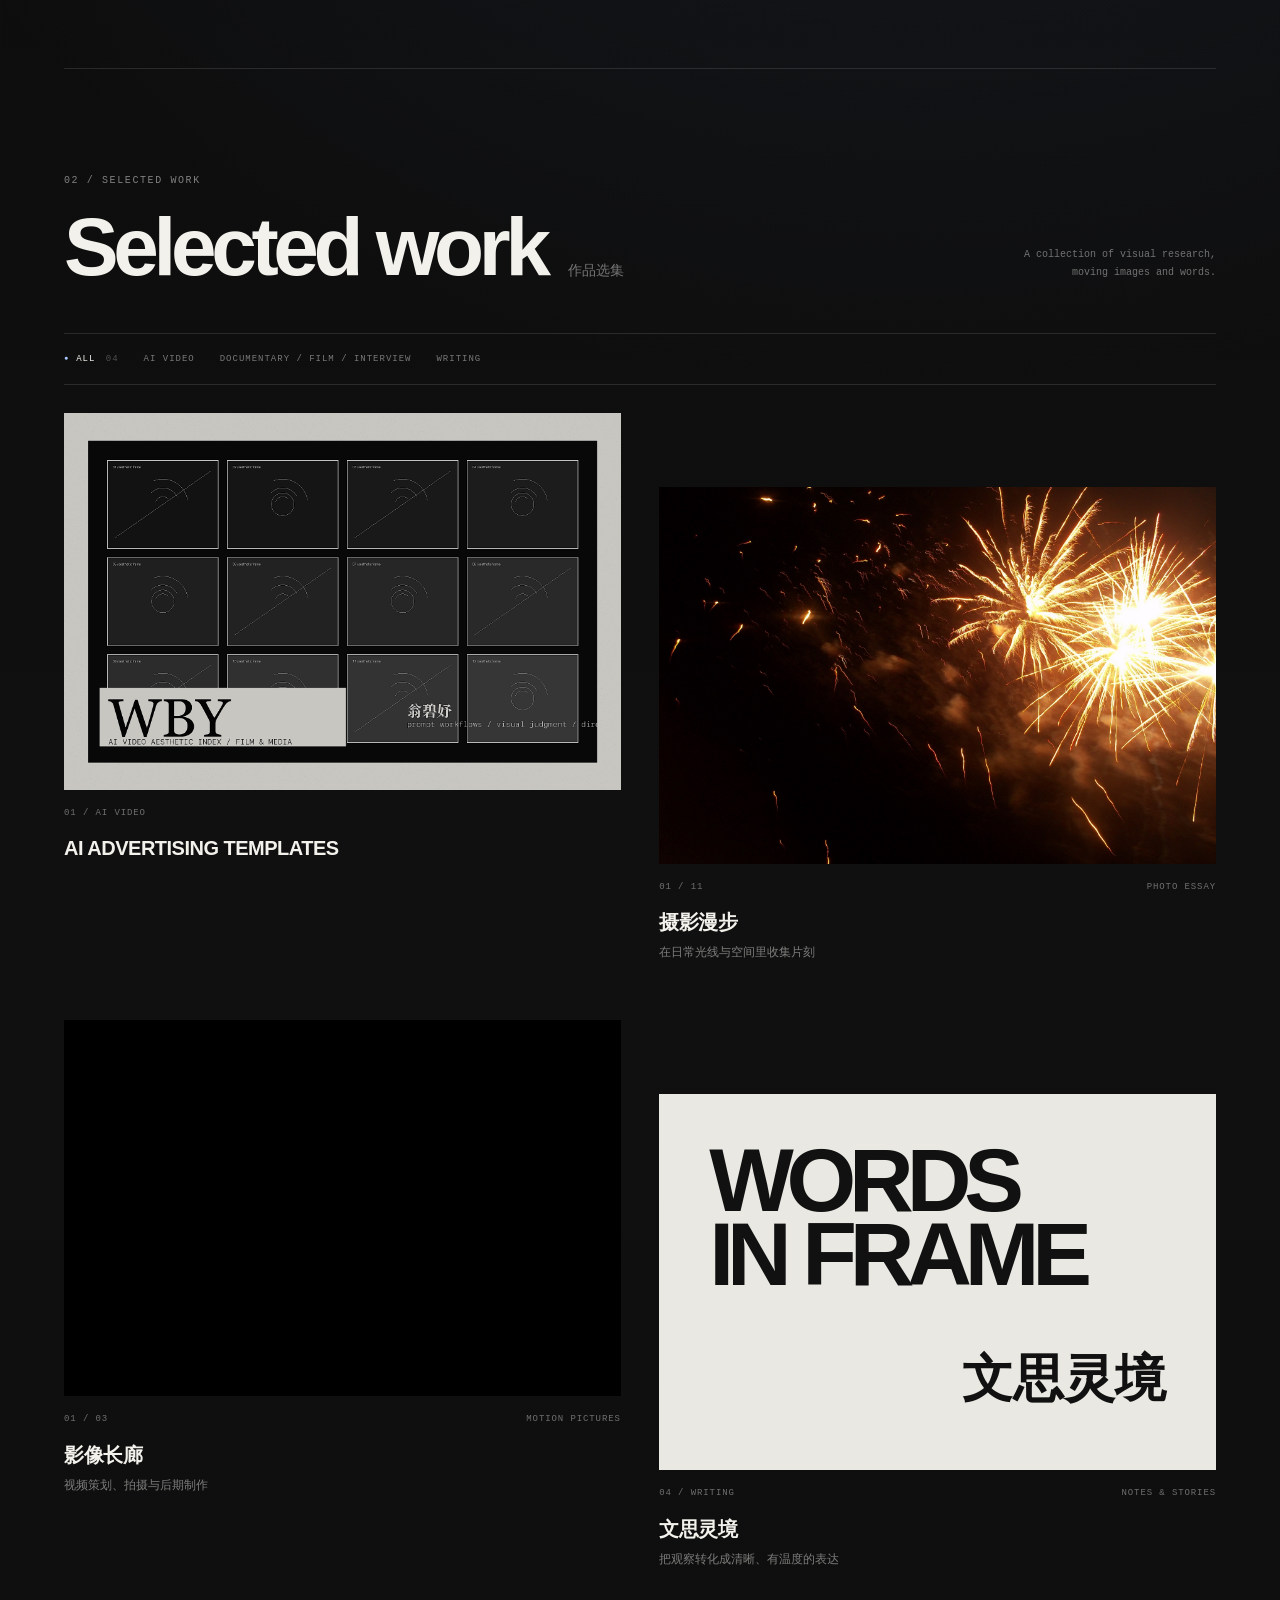
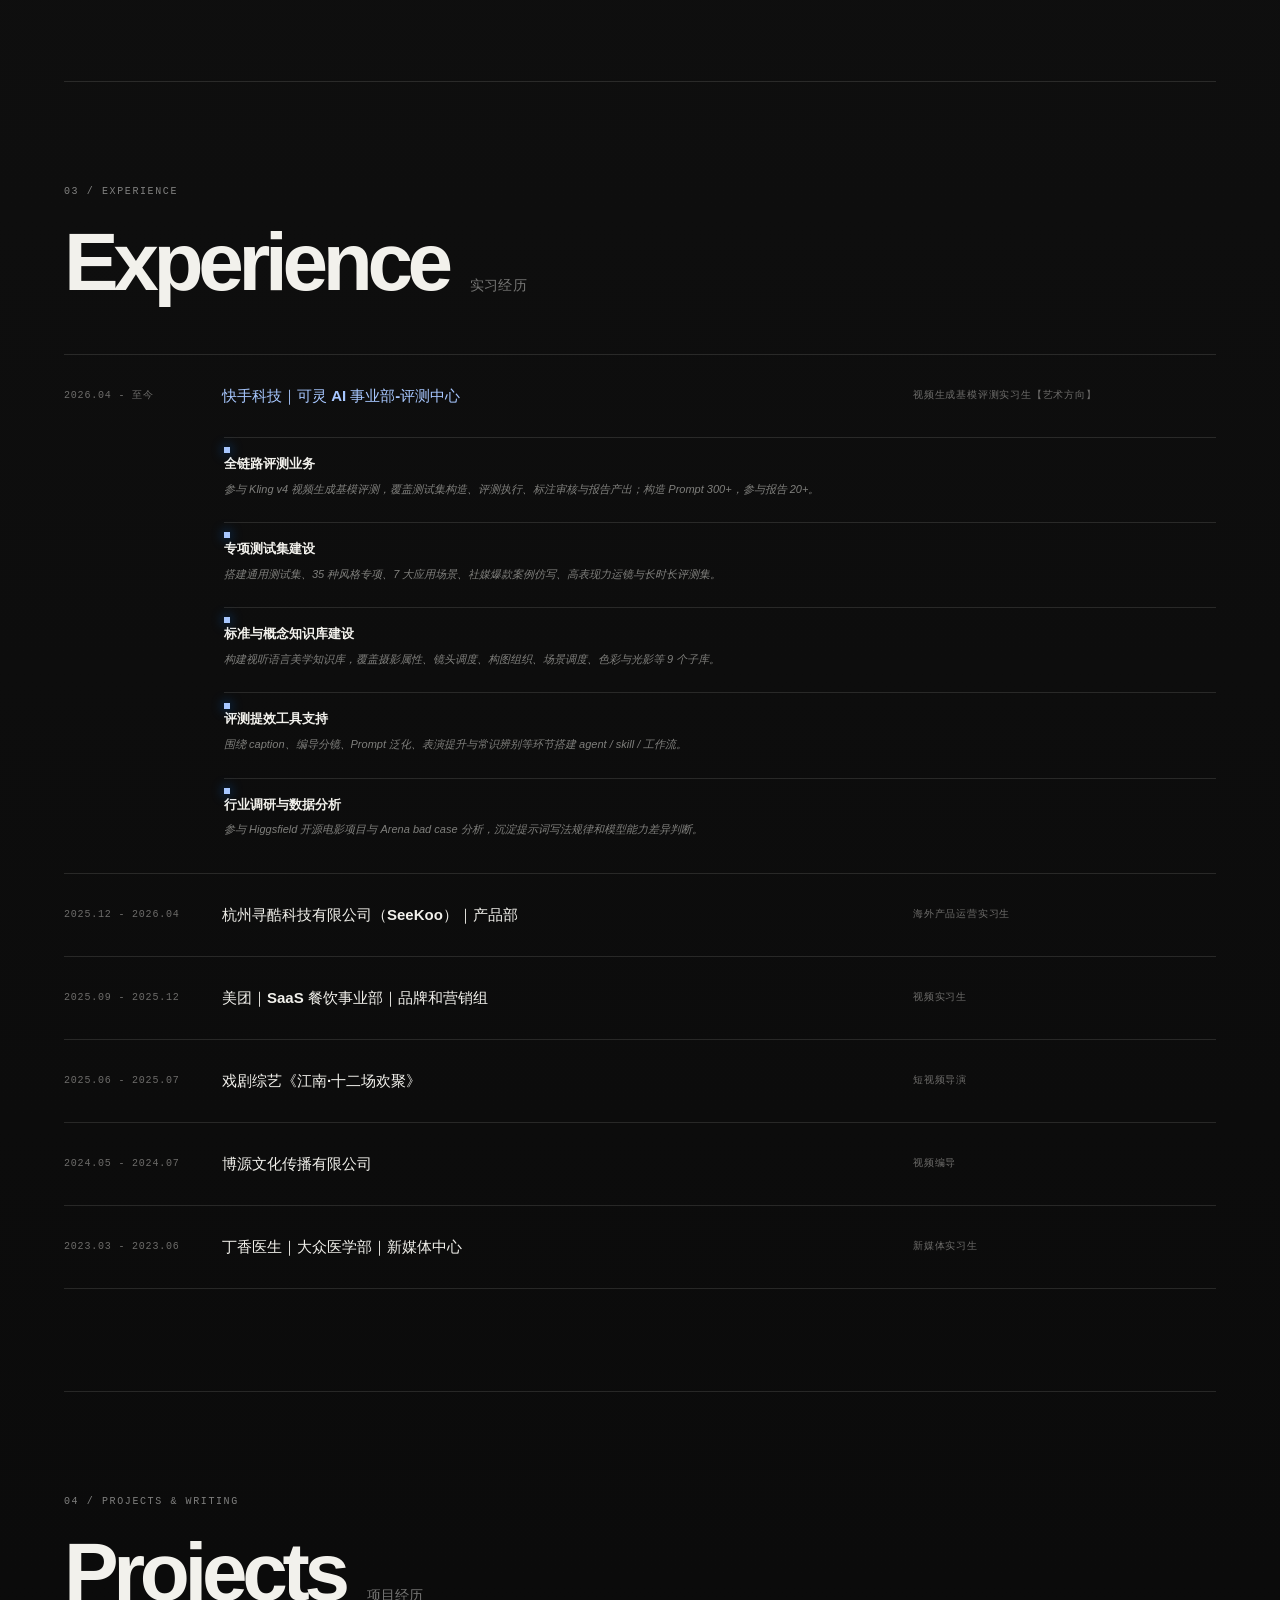
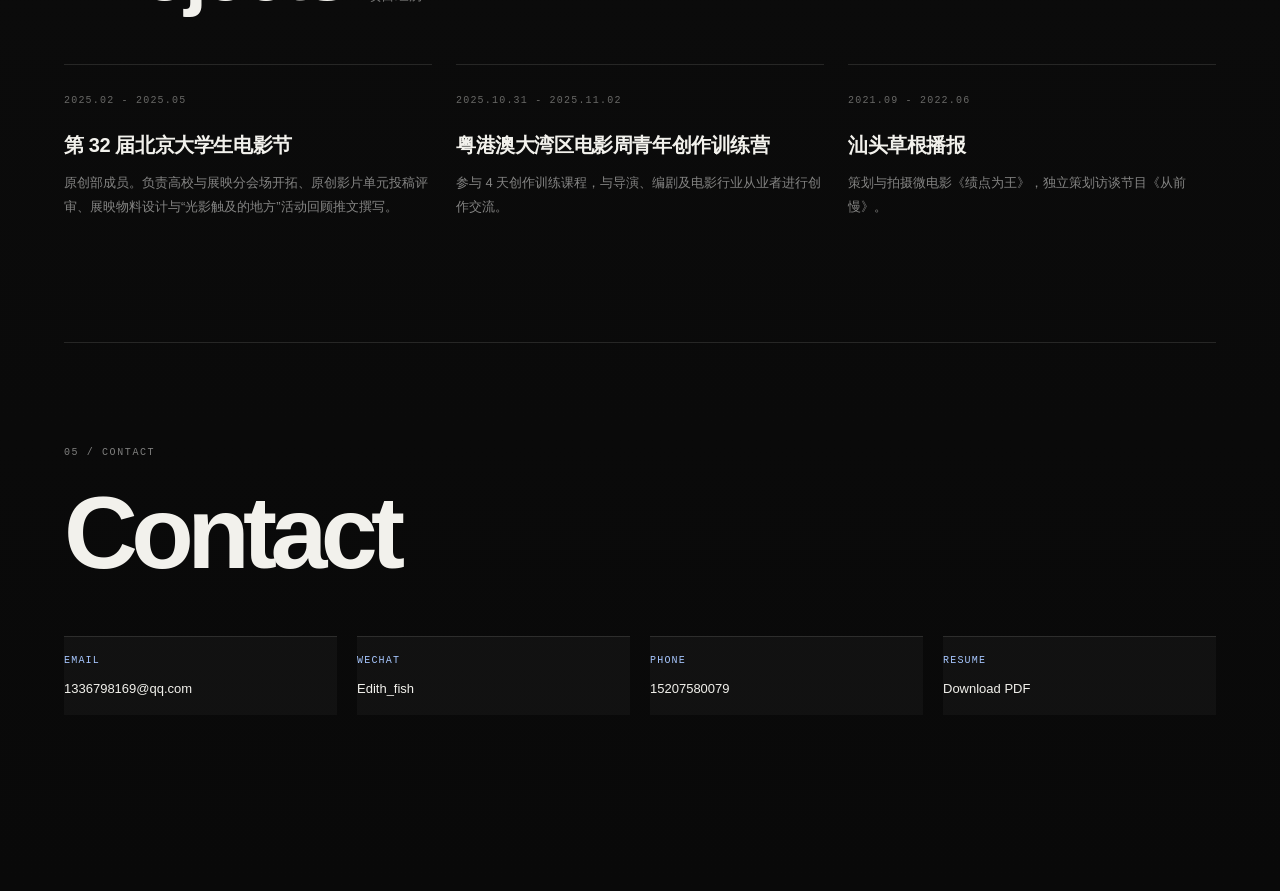
==== commit 40b2d077: "Refine portfolio filters and AI project card" ====
--- a/index.html
+++ b/index.html
@@ -117,23 +117,22 @@
         </div>
         <div class="work-filters" role="group" aria-label="筛选作品">
           <button type="button" data-work-filter="all" aria-pressed="true">ALL <span>04</span></button>
-          <button type="button" data-work-filter="ai" aria-pressed="false">AI AESTHETICS</button>
-          <button type="button" data-work-filter="photo" aria-pressed="false">PHOTOGRAPHY</button>
-          <button type="button" data-work-filter="film" aria-pressed="false">FILM</button>
+          <button type="button" data-work-filter="ai" aria-pressed="false">AI VIDEO</button>
+          <button type="button" data-work-filter="documentary" aria-pressed="false">DOCUMENTARY / FILM / INTERVIEW</button>
           <button type="button" data-work-filter="writing" aria-pressed="false">WRITING</button>
         </div>
         <div class="portfolio-grid">
           <article class="portfolio-card portfolio-ai" data-work-card data-category="ai">
             <div class="portfolio-visual ai-visual"><img src="./assets/editorial-contact-sheet.png" alt="AI 影像审美评测索引视觉" /></div>
-            <div class="portfolio-meta"><span>01 / AI AESTHETICS</span><span>2026 —</span></div>
-            <h3>生成影像的审美评测</h3><p>测试集 · 评测标准 · Prompt 工作流</p>
-          </article>
-          <a class="portfolio-card portfolio-photo" href="./photography.html" data-work-card data-category="photo">
+            <div class="portfolio-meta"><span>01 / AI VIDEO</span></div>
+            <h3>AI ADVERTISING TEMPLATES</h3>
+          </article>
+          <a class="portfolio-card portfolio-photo" href="./photography.html" data-work-card data-category="documentary">
             <div class="portfolio-visual"><img data-home-photo-image src="./pic/photo-01.jpeg" alt="摄影漫步作品预览" /></div>
             <div class="portfolio-meta"><span data-home-photo-count>01 / 11</span><span>PHOTO ESSAY</span></div>
             <h3>摄影漫步</h3><p>在日常光线与空间里收集片刻</p>
           </a>
-          <a class="portfolio-card portfolio-film" href="./video.html" data-work-card data-category="film">
+          <a class="portfolio-card portfolio-film" href="./video.html" data-work-card data-category="documentary">
             <div class="portfolio-visual film-visual"><video data-home-video muted playsinline autoplay preload="metadata" src="./mov/video-01.mp4"></video></div>
             <div class="portfolio-meta"><span data-home-video-count>01 / 03</span><span>MOTION PICTURES</span></div>
             <h3>影像长廊</h3><p>视频策划、拍摄与后期制作</p>
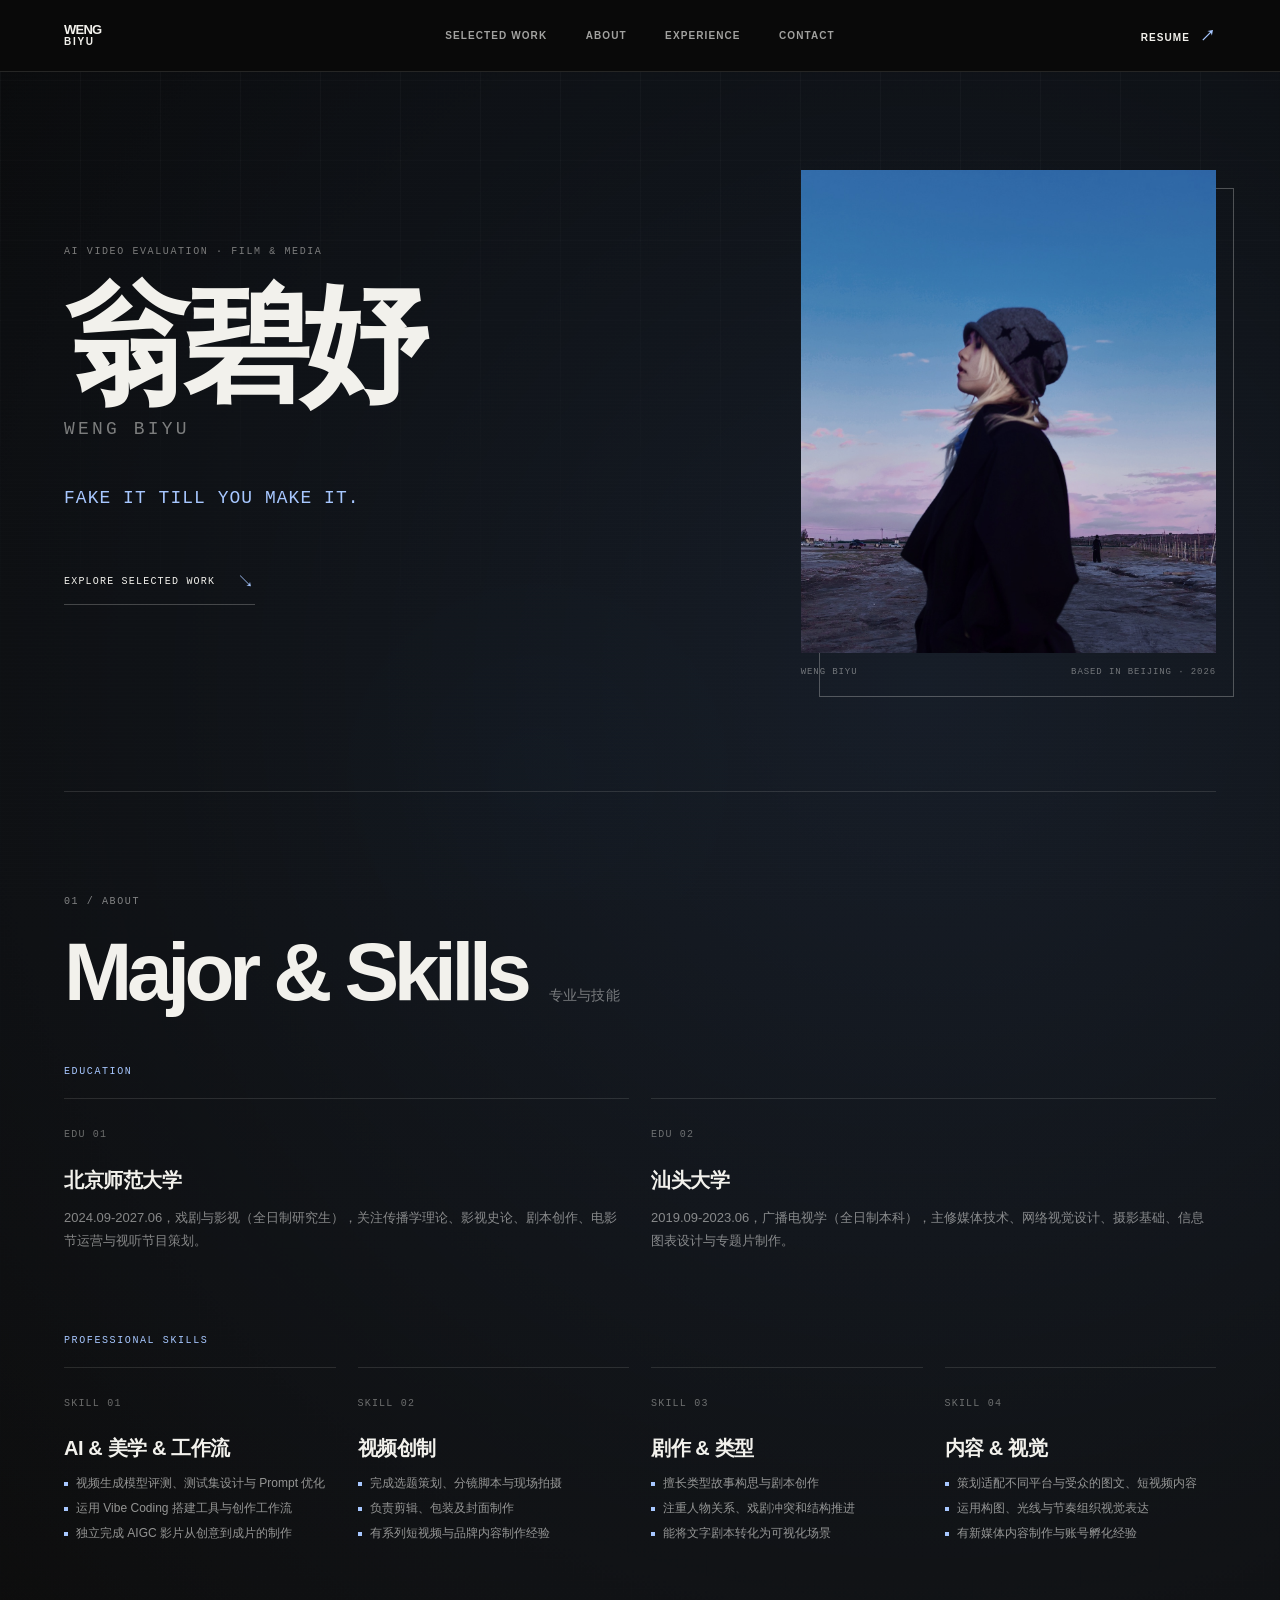
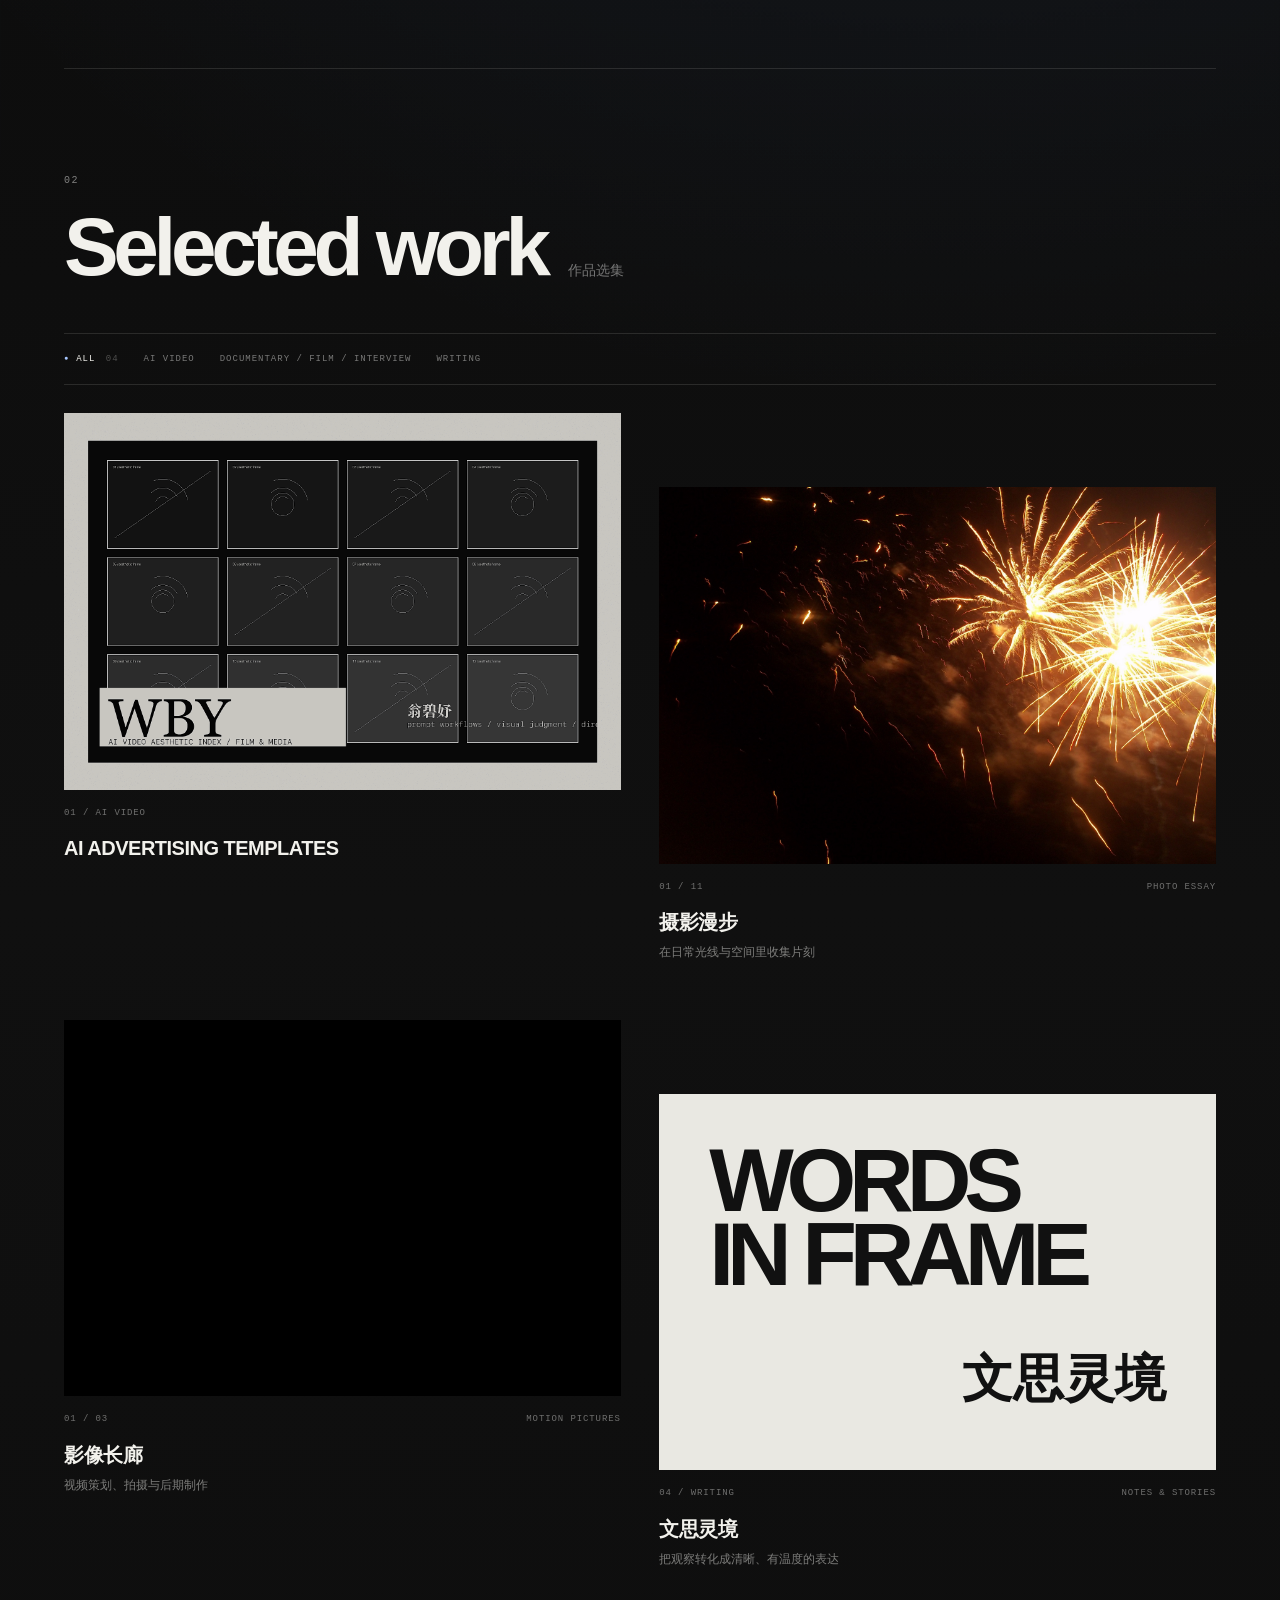
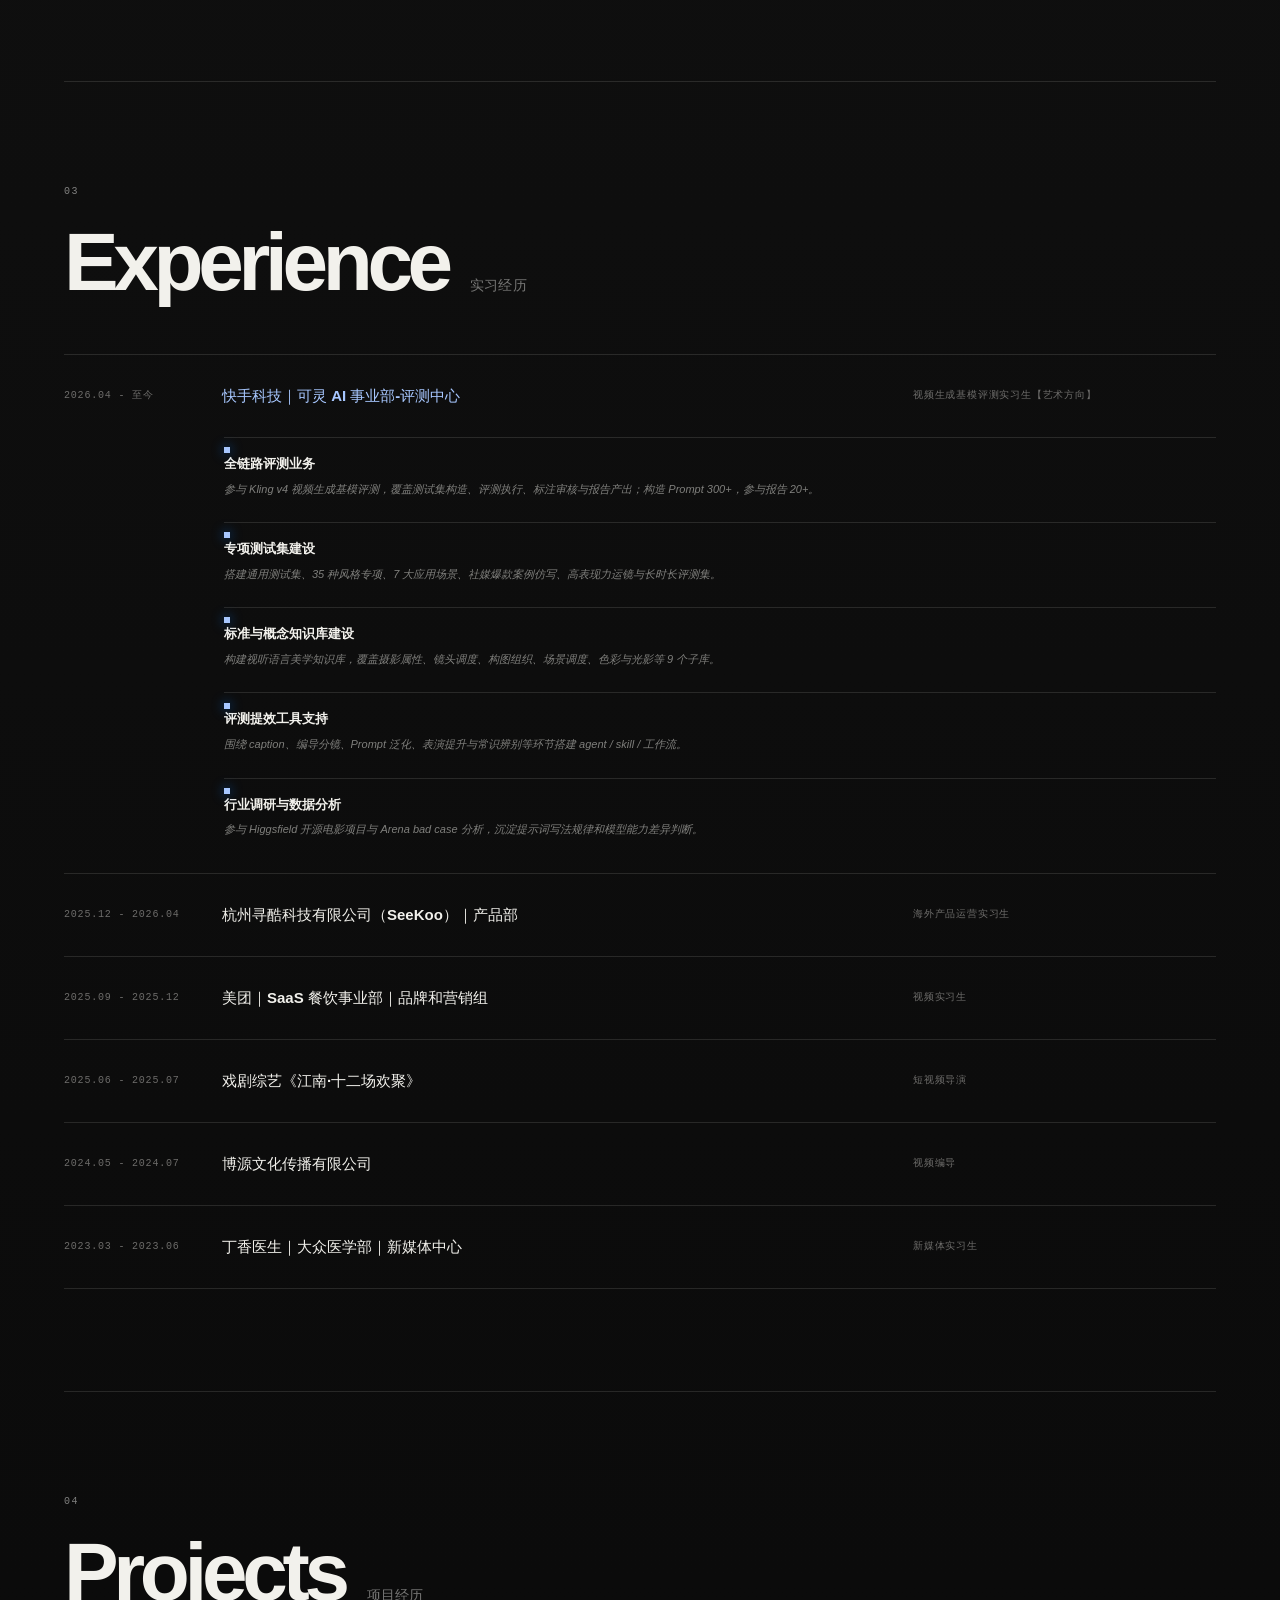
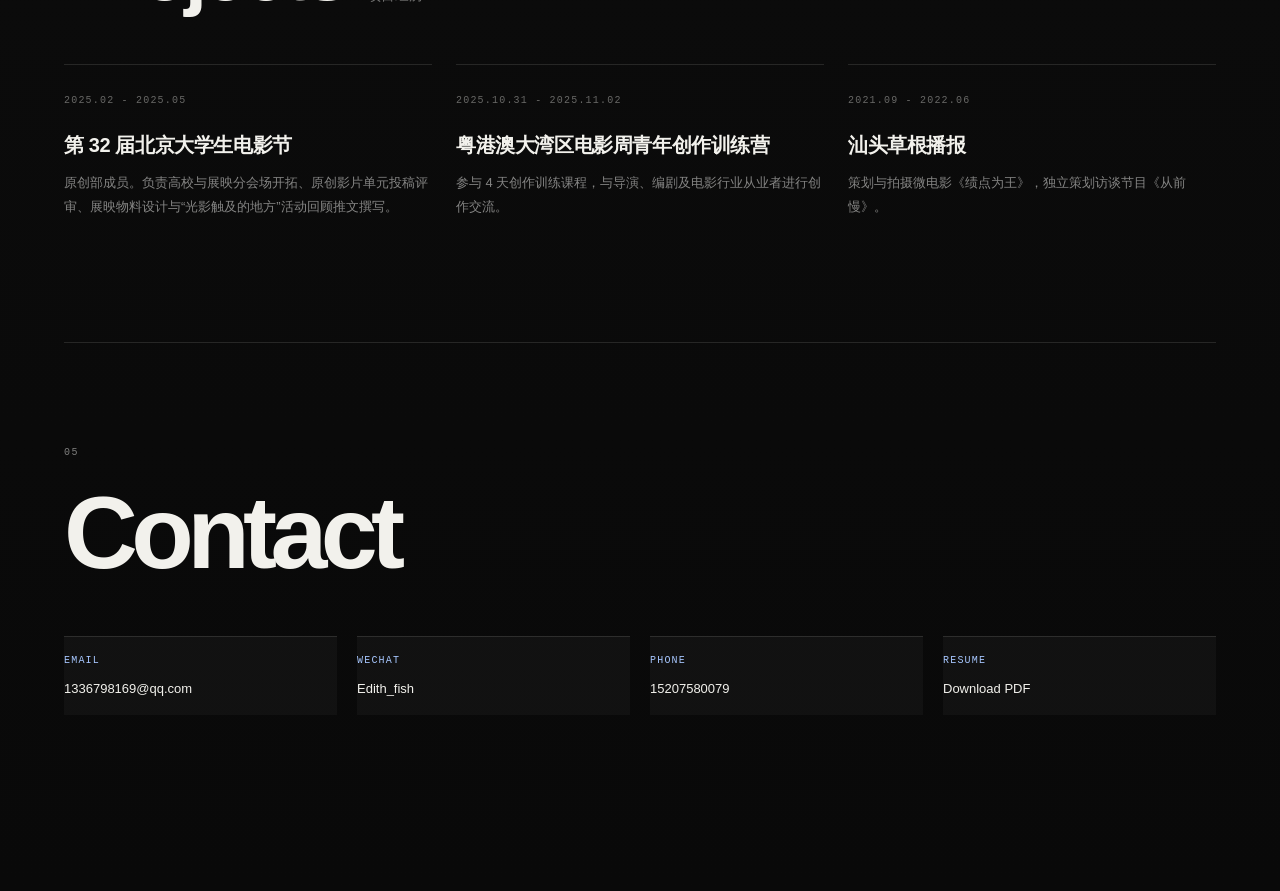
==== commit 30e0aeef: "Simplify section labels and portfolio heading" ====
--- a/index.html
+++ b/index.html
@@ -53,7 +53,7 @@
 
       <section class="studio-section about-section" id="focus" aria-labelledby="focus-title">
         <div class="section-kicker">01 / ABOUT</div>
-        <h2 id="focus-title">Creative practice<span>专业与兴趣</span></h2>
+        <h2 id="focus-title">Major &amp; Skills<span>专业与技能</span></h2>
         <div class="focus-groups">
           <div class="focus-group">
             <p class="group-label">Education</p>
@@ -112,8 +112,7 @@
 
       <section class="portfolio-section" id="projects" aria-labelledby="works-title">
         <div class="portfolio-heading">
-          <div><p class="section-kicker">02 / SELECTED WORK</p><h2 id="works-title">Selected work<span>作品选集</span></h2></div>
-          <p class="portfolio-note">A collection of visual research,<br />moving images and words.</p>
+          <div><p class="section-kicker">02</p><h2 id="works-title">Selected work<span>作品选集</span></h2></div>
         </div>
         <div class="work-filters" role="group" aria-label="筛选作品">
           <button type="button" data-work-filter="all" aria-pressed="true">ALL <span>04</span></button>
@@ -146,7 +145,7 @@
       </section>
 
       <section class="studio-section experience-section" id="experience" aria-labelledby="experience-title">
-        <div class="section-kicker">03 / EXPERIENCE</div>
+        <div class="section-kicker">03</div>
         <h2 id="experience-title">Experience<span>实习经历</span></h2>
         <div class="experience-list">
           <details class="experience-item reveal" open>
@@ -225,7 +224,7 @@
       </section>
 
       <section class="studio-section project-section" id="writing" aria-labelledby="projects-title">
-        <div class="section-kicker">04 / PROJECTS & WRITING</div>
+        <div class="section-kicker">04</div>
         <h2 id="projects-title">Projects<span>项目经历</span></h2>
         <div class="project-grid">
           <article class="project-card reveal">
@@ -247,7 +246,7 @@
       </section>
 
       <section class="studio-section contact-panel" id="contact" aria-labelledby="contact-title">
-        <div class="section-kicker">05 / CONTACT</div>
+        <div class="section-kicker">05</div>
         <h2 id="contact-title">Contact</h2>
         <div class="contact-grid">
           <a href="mailto:1336798169@qq.com"><span>Email</span>1336798169@qq.com</a>
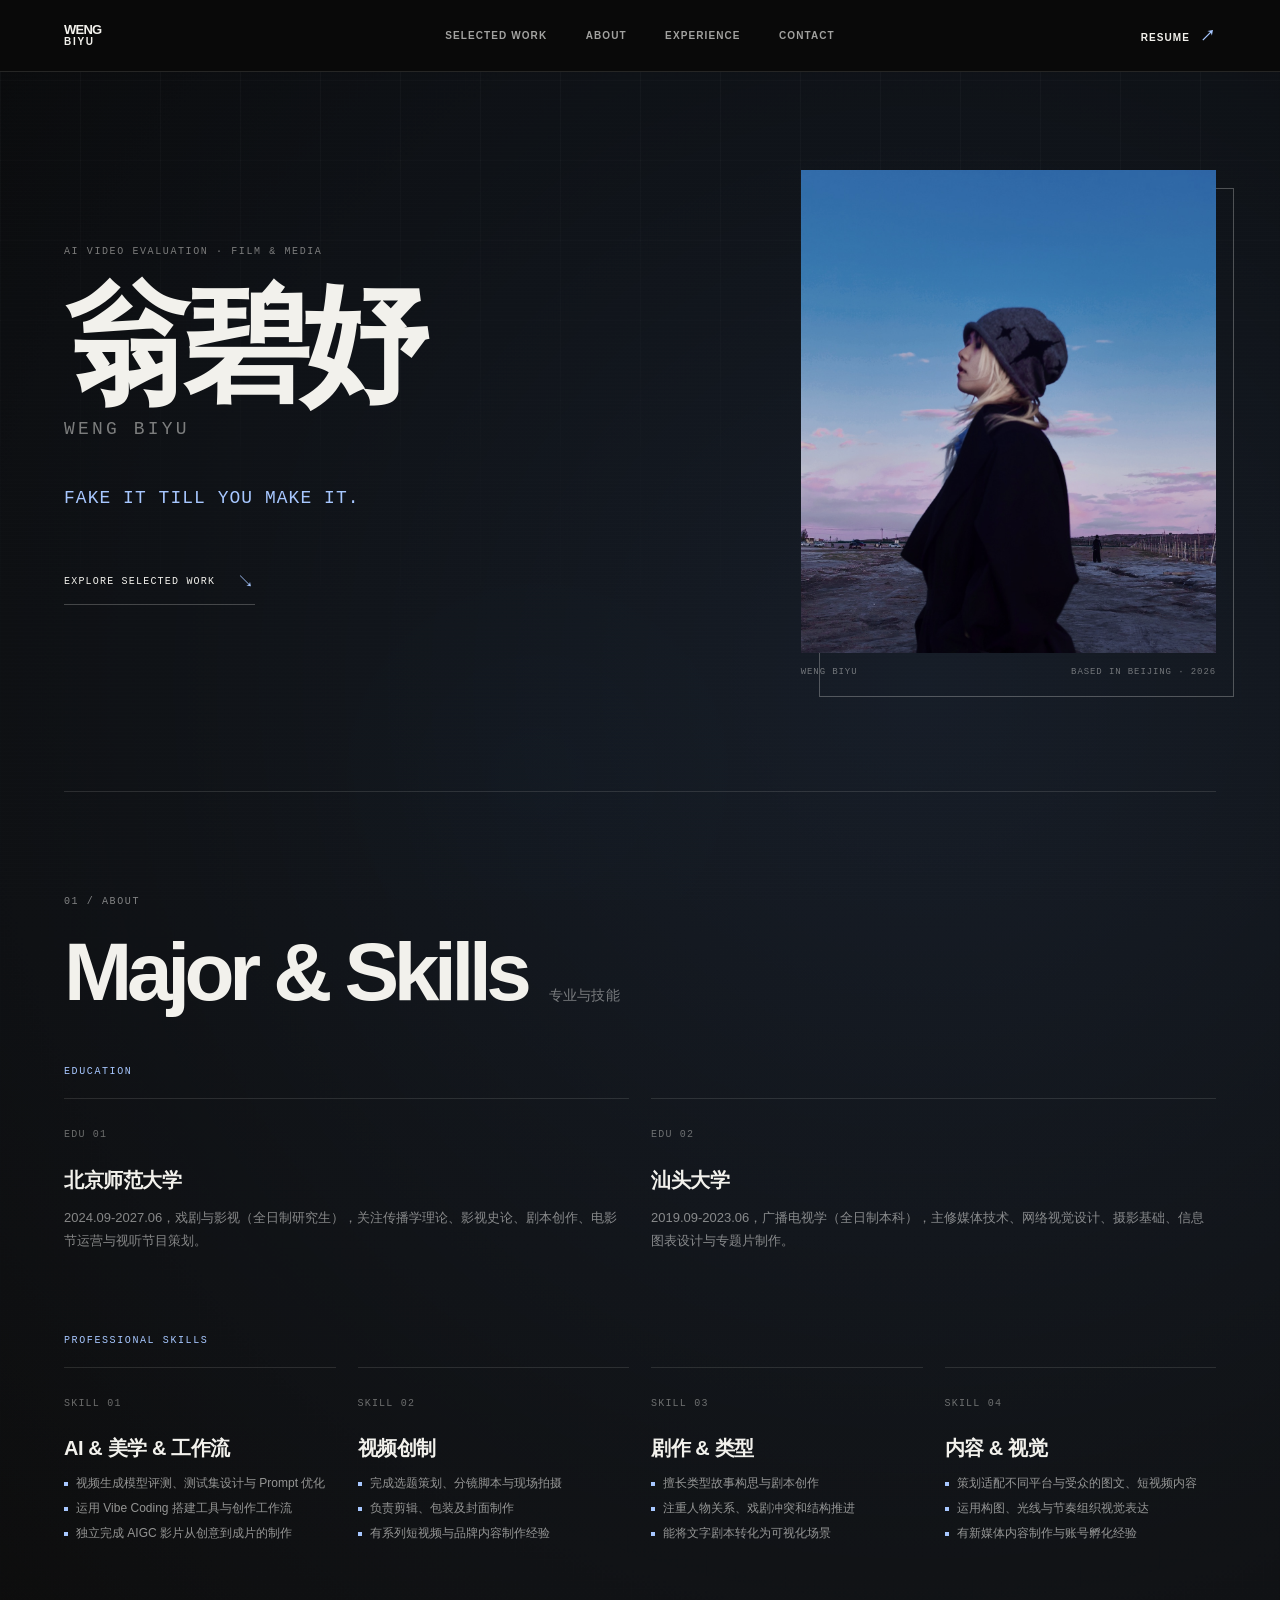
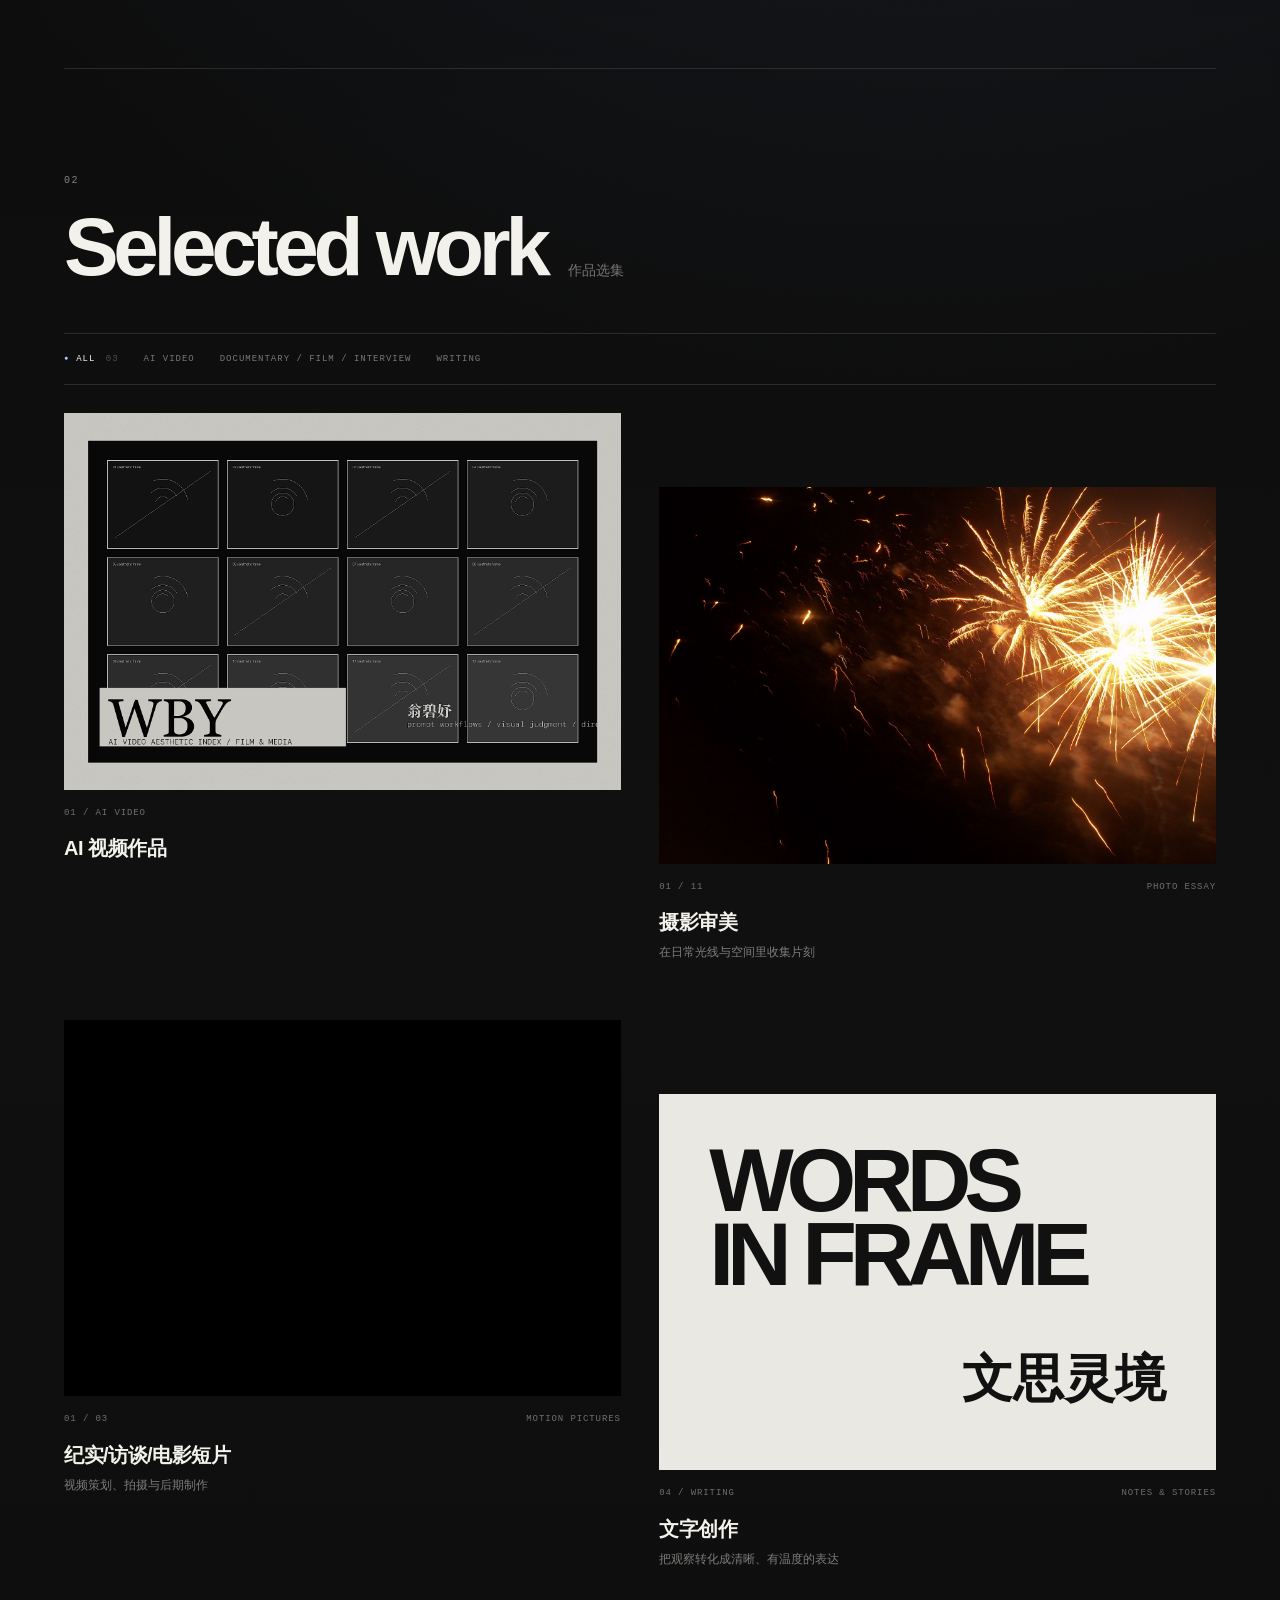
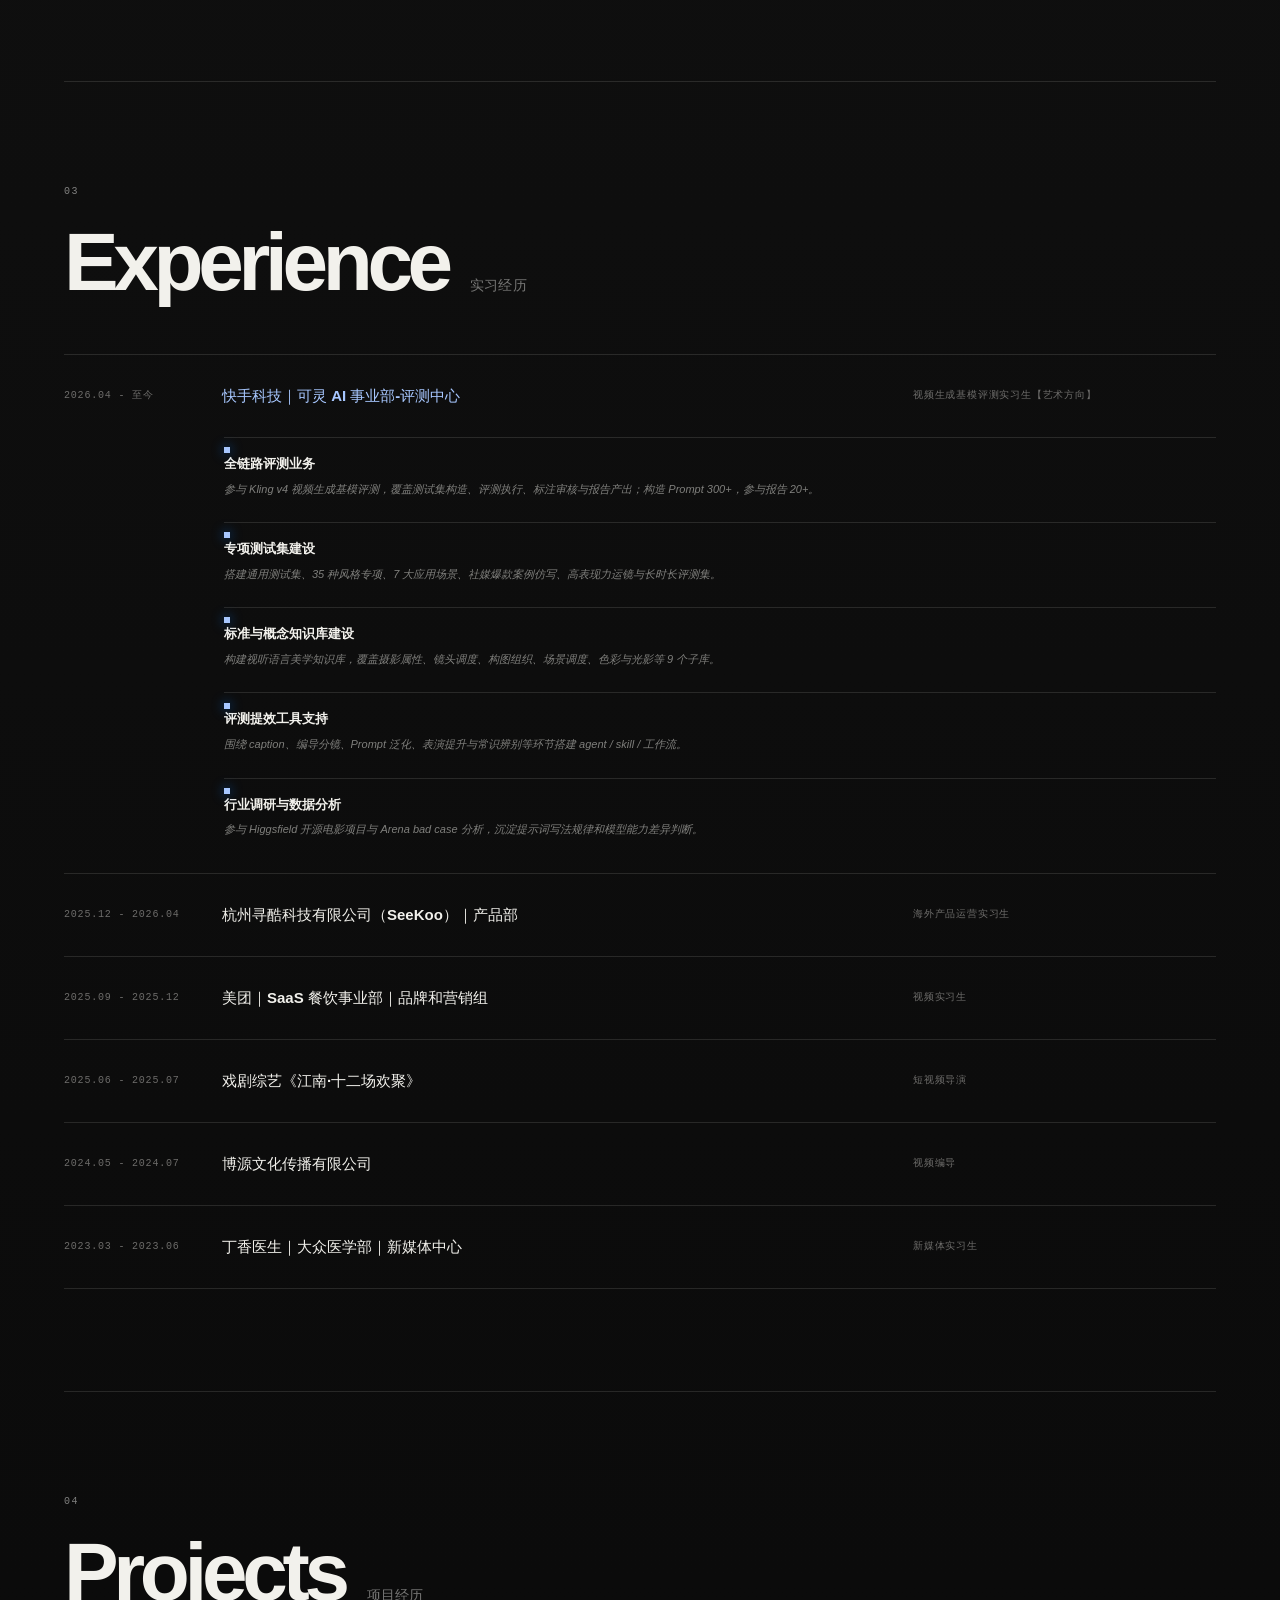
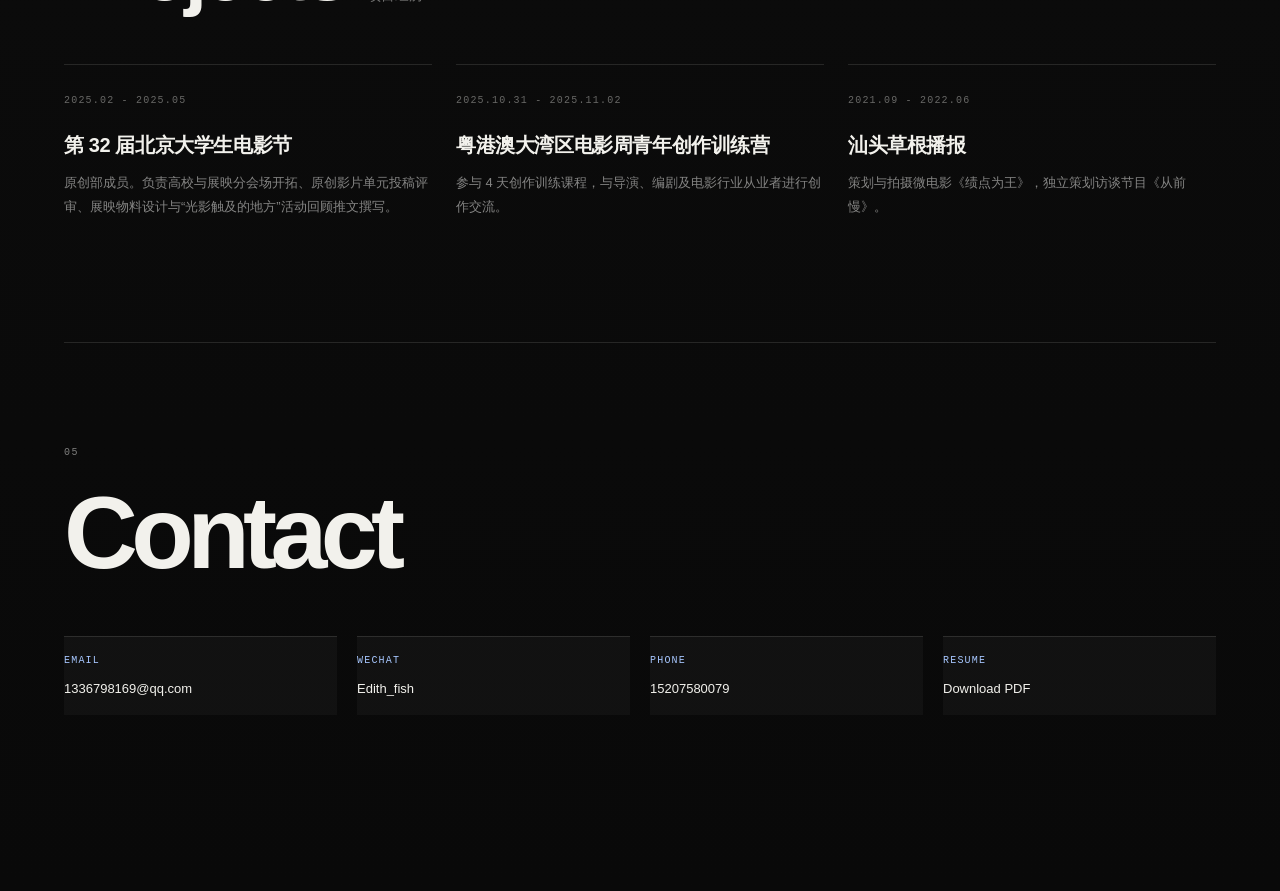
==== commit 1fa36b68: "Rename portfolio categories and project count" ====
--- a/index.html
+++ b/index.html
@@ -115,7 +115,7 @@
           <div><p class="section-kicker">02</p><h2 id="works-title">Selected work<span>作品选集</span></h2></div>
         </div>
         <div class="work-filters" role="group" aria-label="筛选作品">
-          <button type="button" data-work-filter="all" aria-pressed="true">ALL <span>04</span></button>
+          <button type="button" data-work-filter="all" aria-pressed="true">ALL <span>03</span></button>
           <button type="button" data-work-filter="ai" aria-pressed="false">AI VIDEO</button>
           <button type="button" data-work-filter="documentary" aria-pressed="false">DOCUMENTARY / FILM / INTERVIEW</button>
           <button type="button" data-work-filter="writing" aria-pressed="false">WRITING</button>
@@ -124,22 +124,22 @@
           <article class="portfolio-card portfolio-ai" data-work-card data-category="ai">
             <div class="portfolio-visual ai-visual"><img src="./assets/editorial-contact-sheet.png" alt="AI 影像审美评测索引视觉" /></div>
             <div class="portfolio-meta"><span>01 / AI VIDEO</span></div>
-            <h3>AI ADVERTISING TEMPLATES</h3>
+            <h3>AI 视频作品</h3>
           </article>
           <a class="portfolio-card portfolio-photo" href="./photography.html" data-work-card data-category="documentary">
-            <div class="portfolio-visual"><img data-home-photo-image src="./pic/photo-01.jpeg" alt="摄影漫步作品预览" /></div>
+            <div class="portfolio-visual"><img data-home-photo-image src="./pic/photo-01.jpeg" alt="摄影审美作品预览" /></div>
             <div class="portfolio-meta"><span data-home-photo-count>01 / 11</span><span>PHOTO ESSAY</span></div>
-            <h3>摄影漫步</h3><p>在日常光线与空间里收集片刻</p>
+            <h3>摄影审美</h3><p>在日常光线与空间里收集片刻</p>
           </a>
           <a class="portfolio-card portfolio-film" href="./video.html" data-work-card data-category="documentary">
             <div class="portfolio-visual film-visual"><video data-home-video muted playsinline autoplay preload="metadata" src="./mov/video-01.mp4"></video></div>
             <div class="portfolio-meta"><span data-home-video-count>01 / 03</span><span>MOTION PICTURES</span></div>
-            <h3>影像长廊</h3><p>视频策划、拍摄与后期制作</p>
+            <h3>纪实/访谈/电影短片</h3><p>视频策划、拍摄与后期制作</p>
           </a>
           <article class="portfolio-card portfolio-writing" data-work-card data-category="writing">
             <div class="portfolio-visual writing-visual"><span>WORDS<br />IN FRAME</span><i>文思灵境</i></div>
             <div class="portfolio-meta"><span>04 / WRITING</span><span>NOTES & STORIES</span></div>
-            <h3>文思灵境</h3><p>把观察转化成清晰、有温度的表达</p>
+            <h3>文字创作</h3><p>把观察转化成清晰、有温度的表达</p>
           </article>
         </div>
       </section>
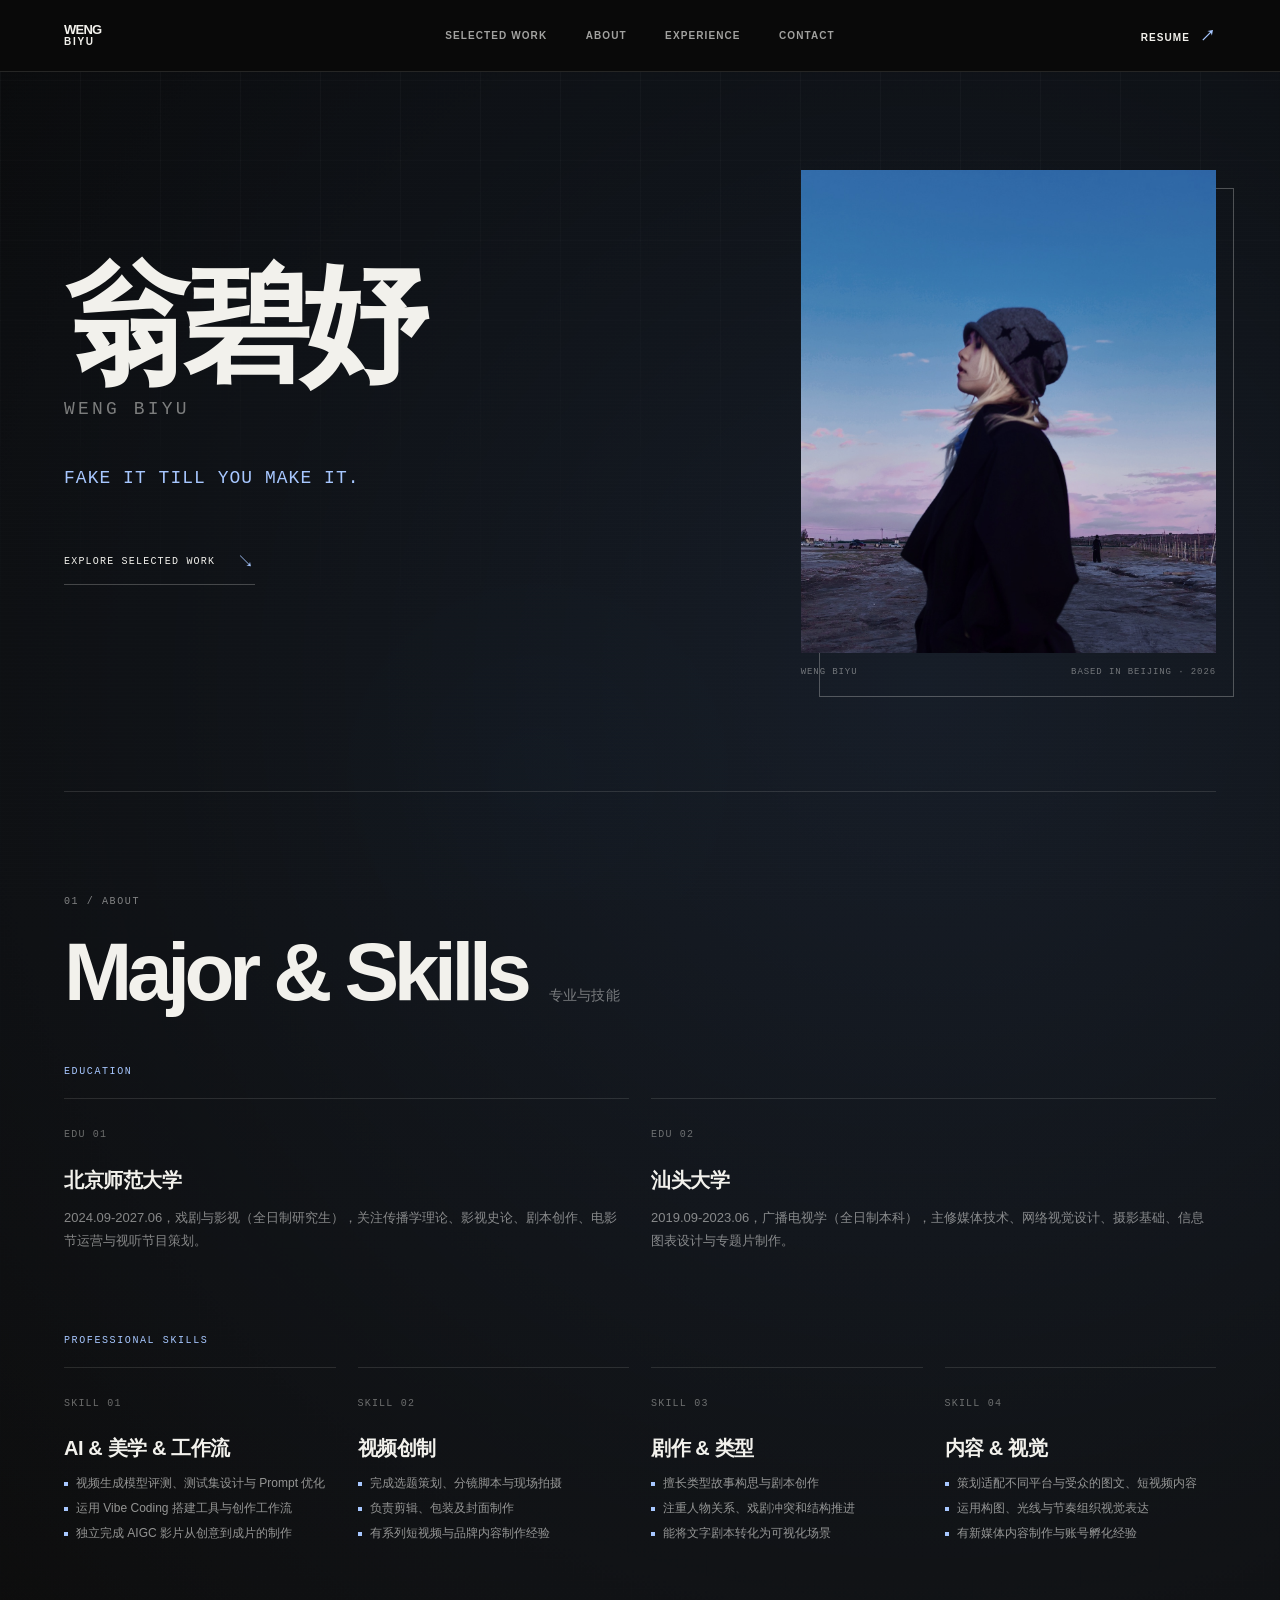
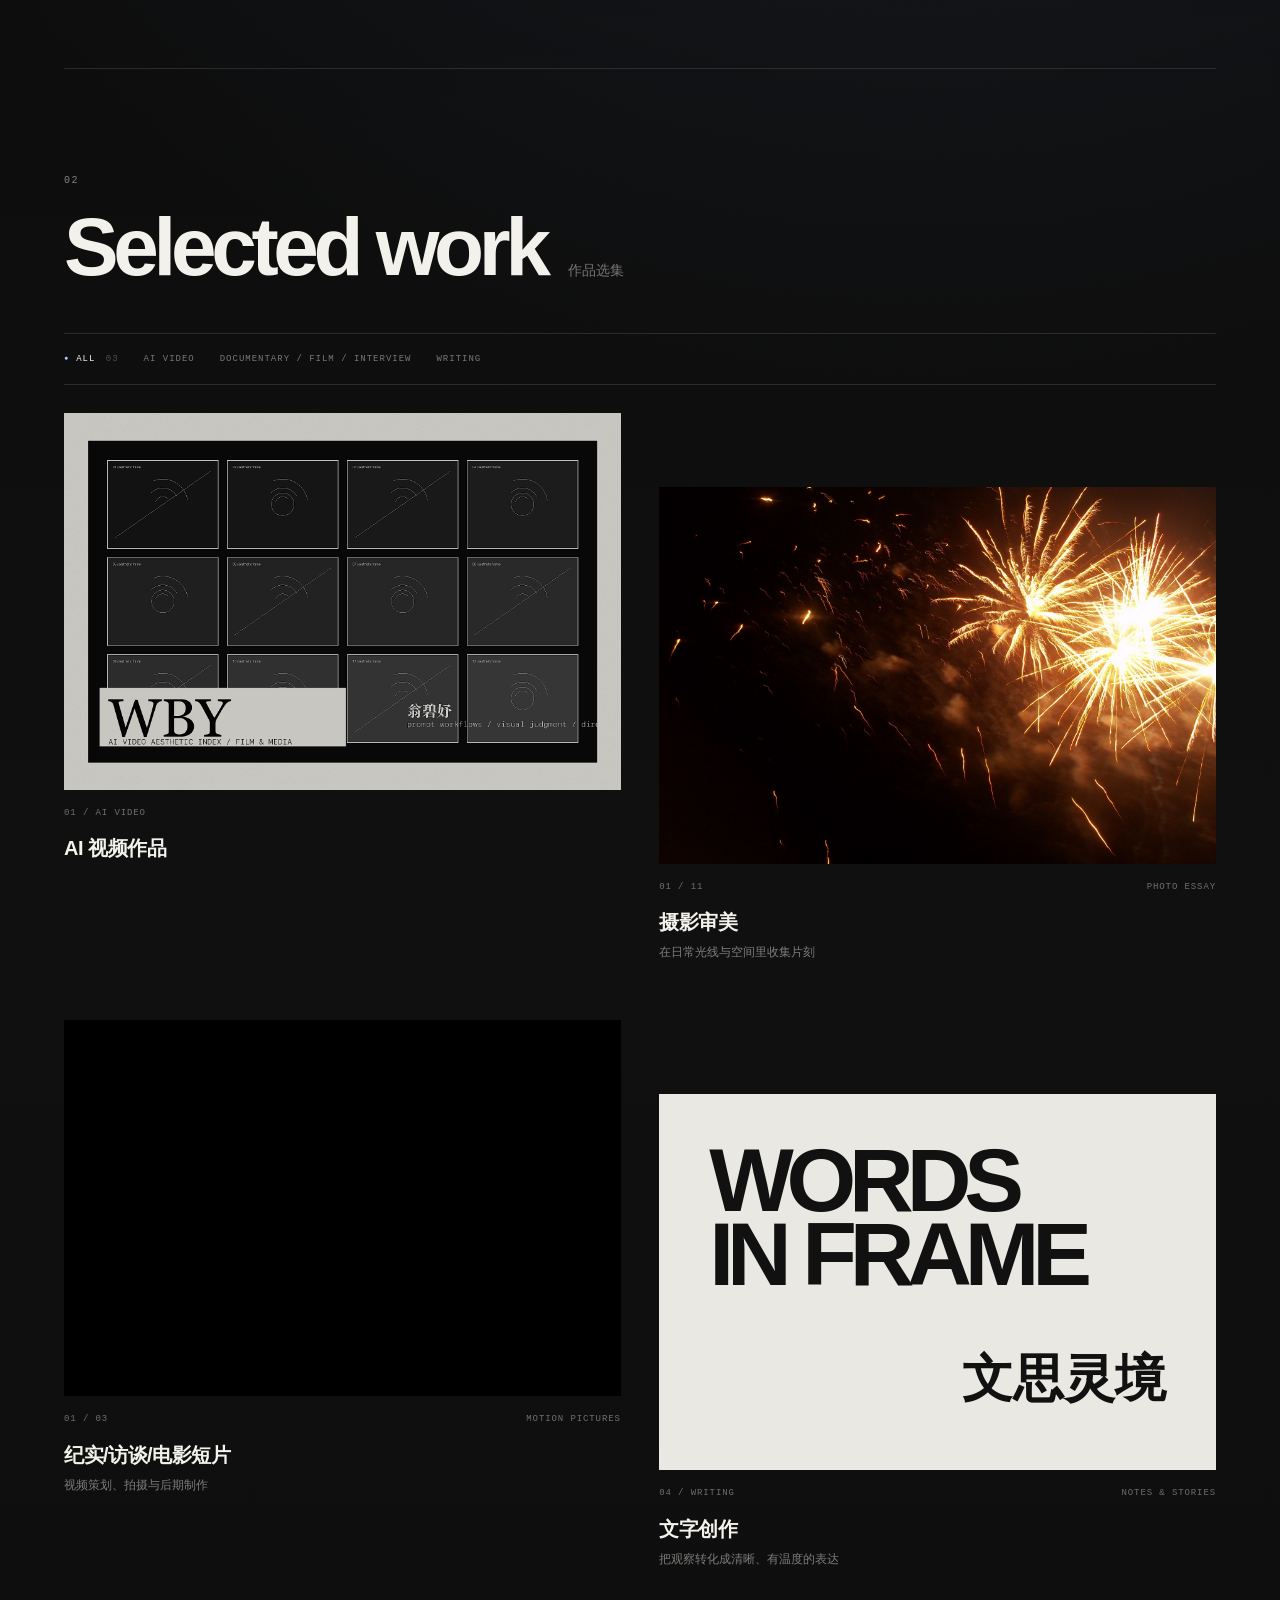
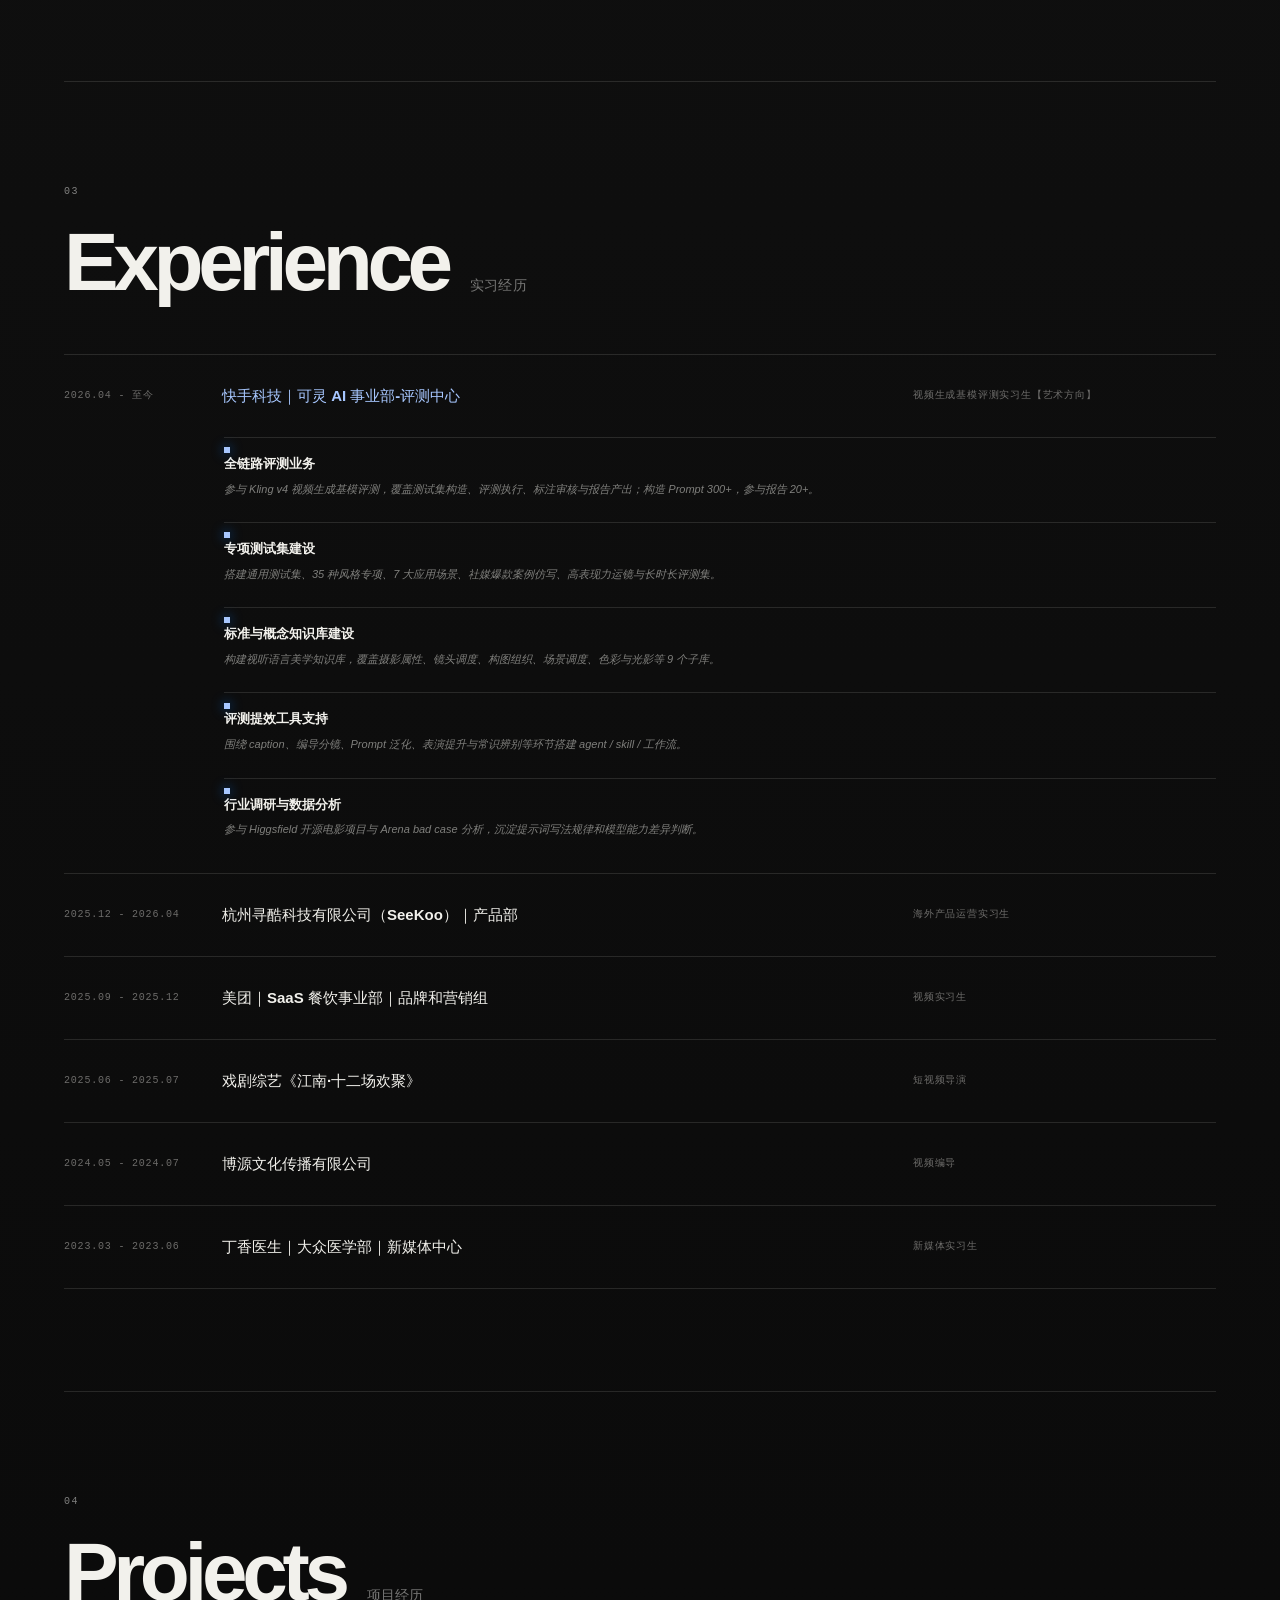
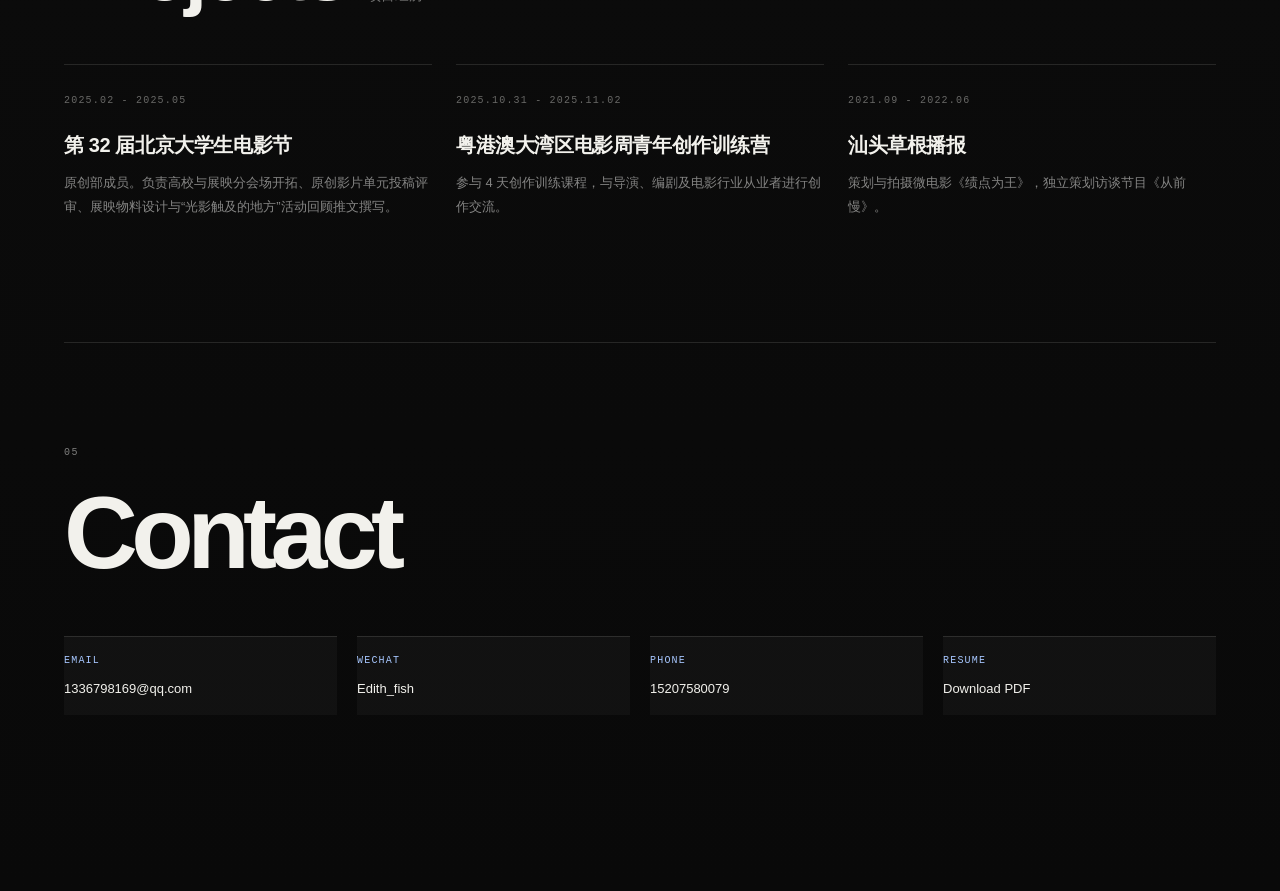
==== commit 368e5691: "Remove hero eyebrow label" ====
--- a/index.html
+++ b/index.html
@@ -40,7 +40,6 @@
     <main id="main" class="studio-main">
       <section class="studio-hero" aria-labelledby="hero-title">
         <div class="hero-intro">
-          <p class="eyebrow">AI VIDEO EVALUATION · FILM & MEDIA</p>
           <h1 id="hero-title">翁碧妤<span>WENG BIYU</span></h1>
           <p class="hero-statement">FAKE IT TILL YOU MAKE IT.</p>
           <a class="text-link" href="#projects">EXPLORE SELECTED WORK <span>↘</span></a>
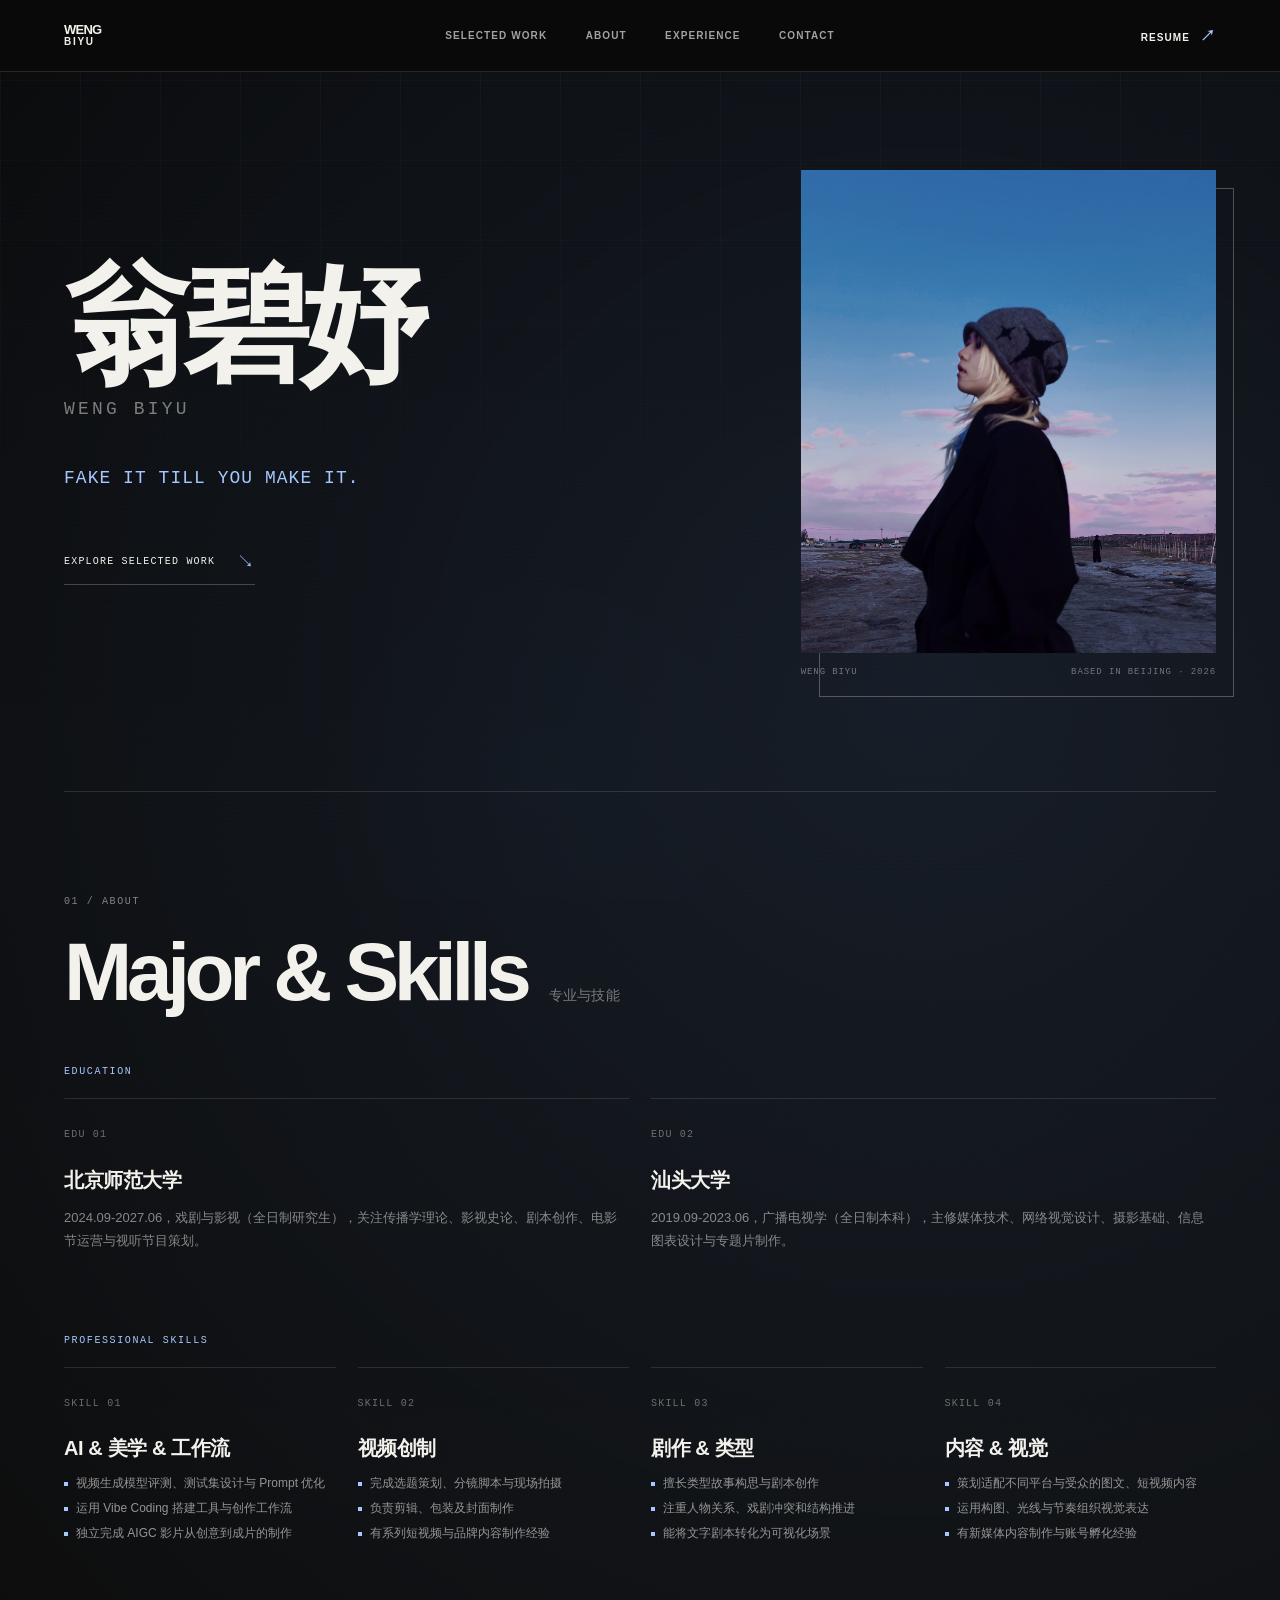
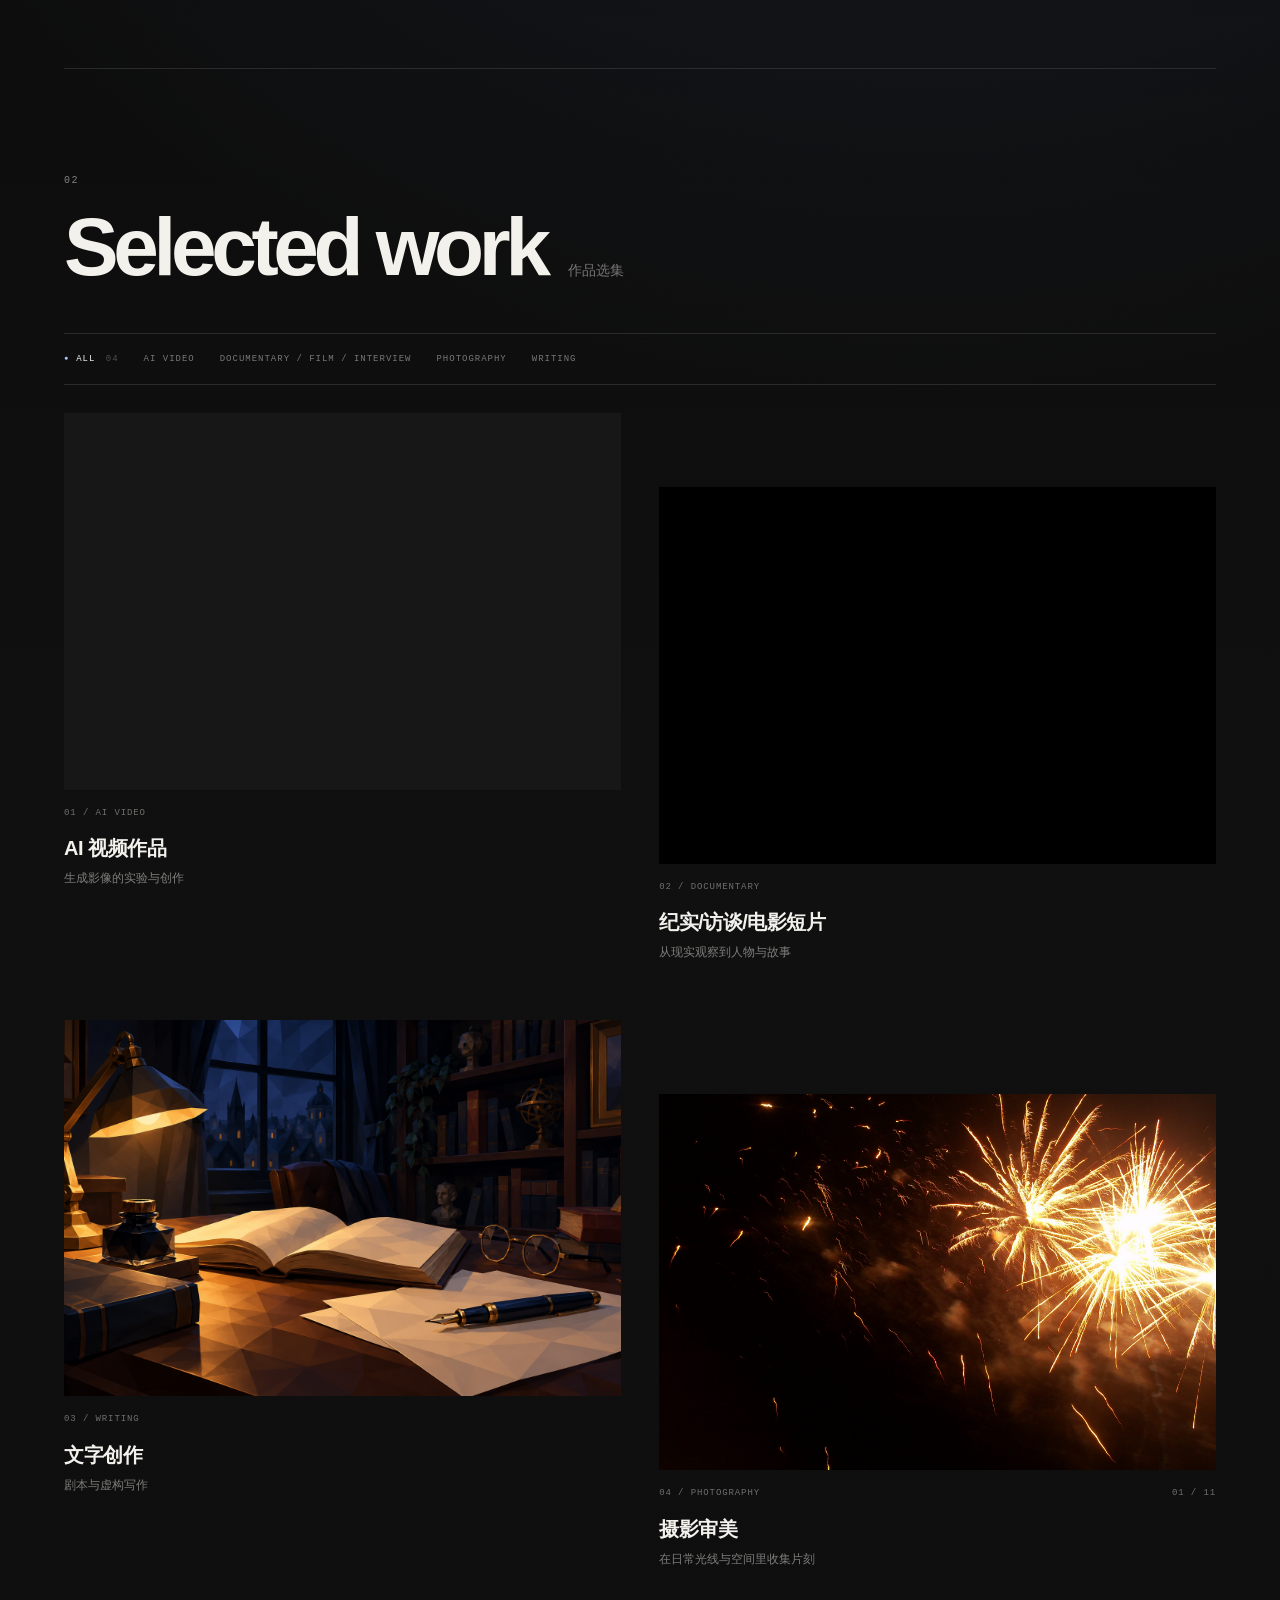
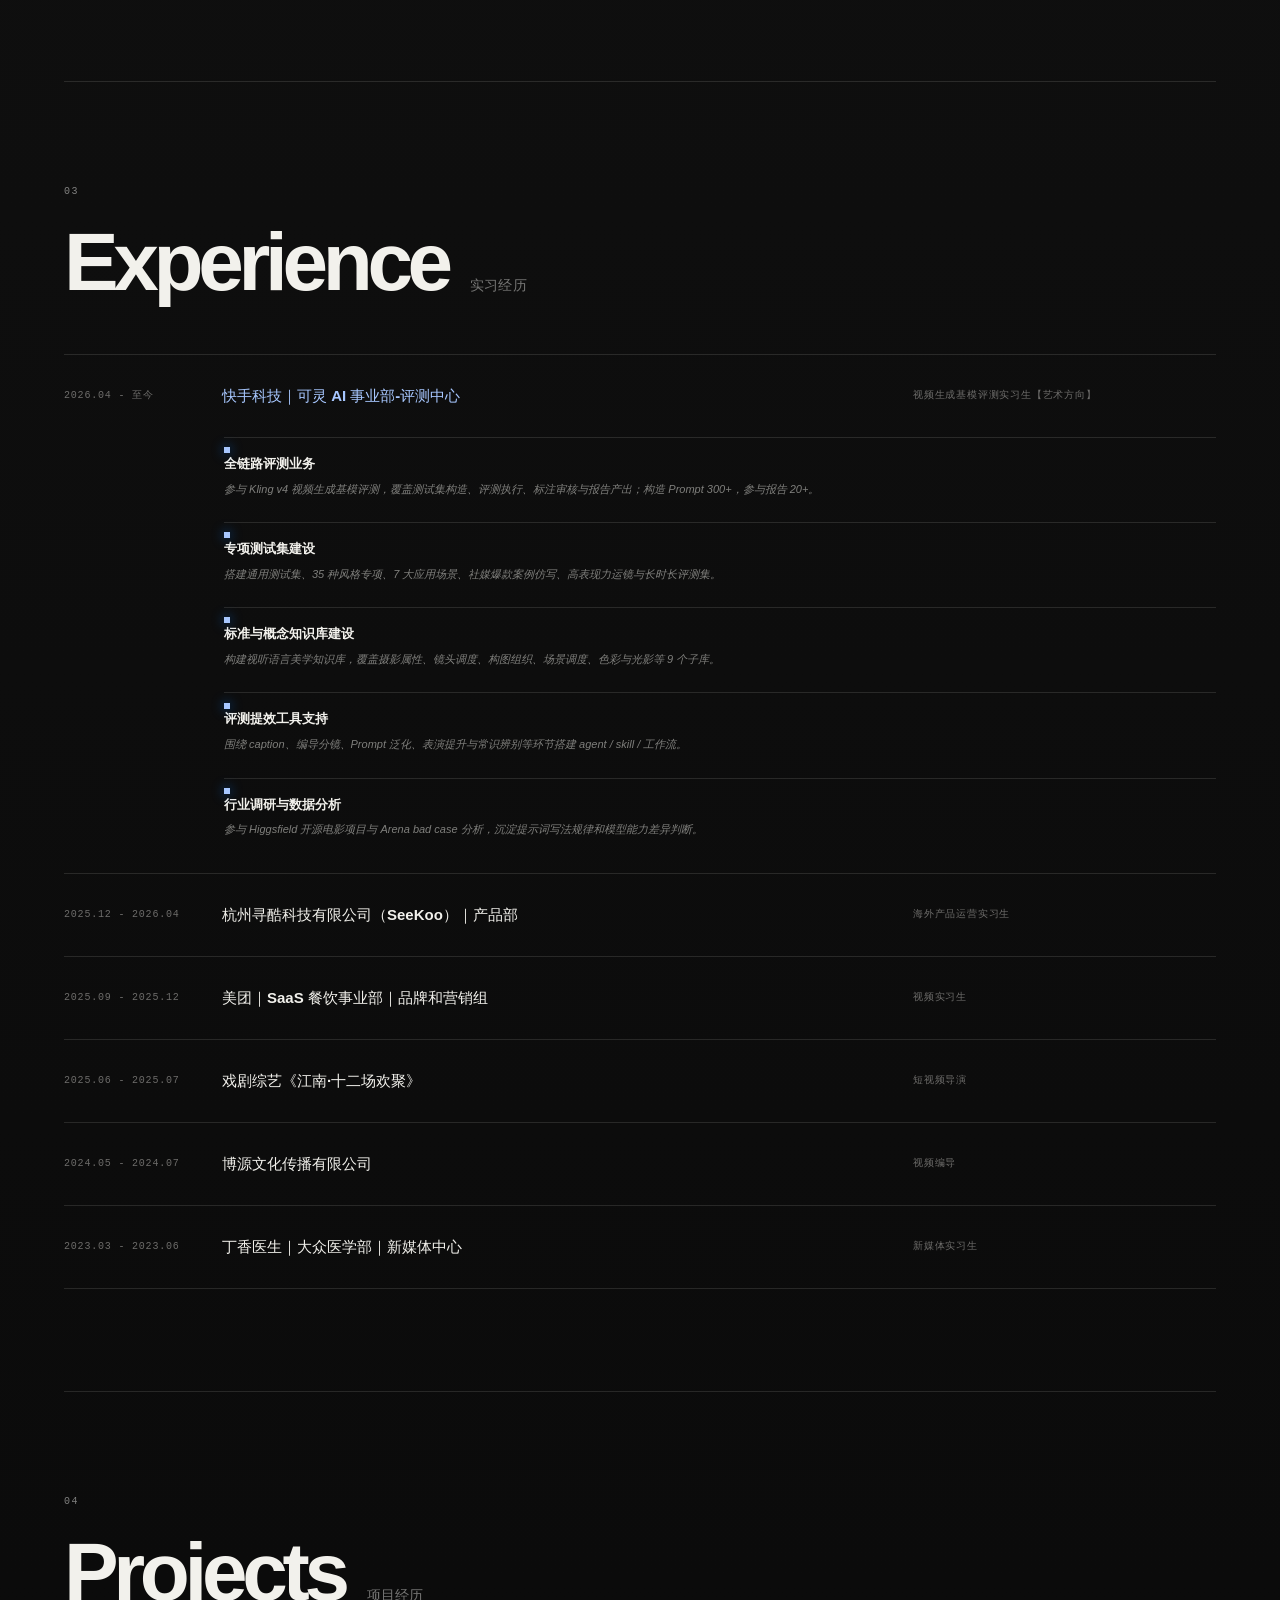
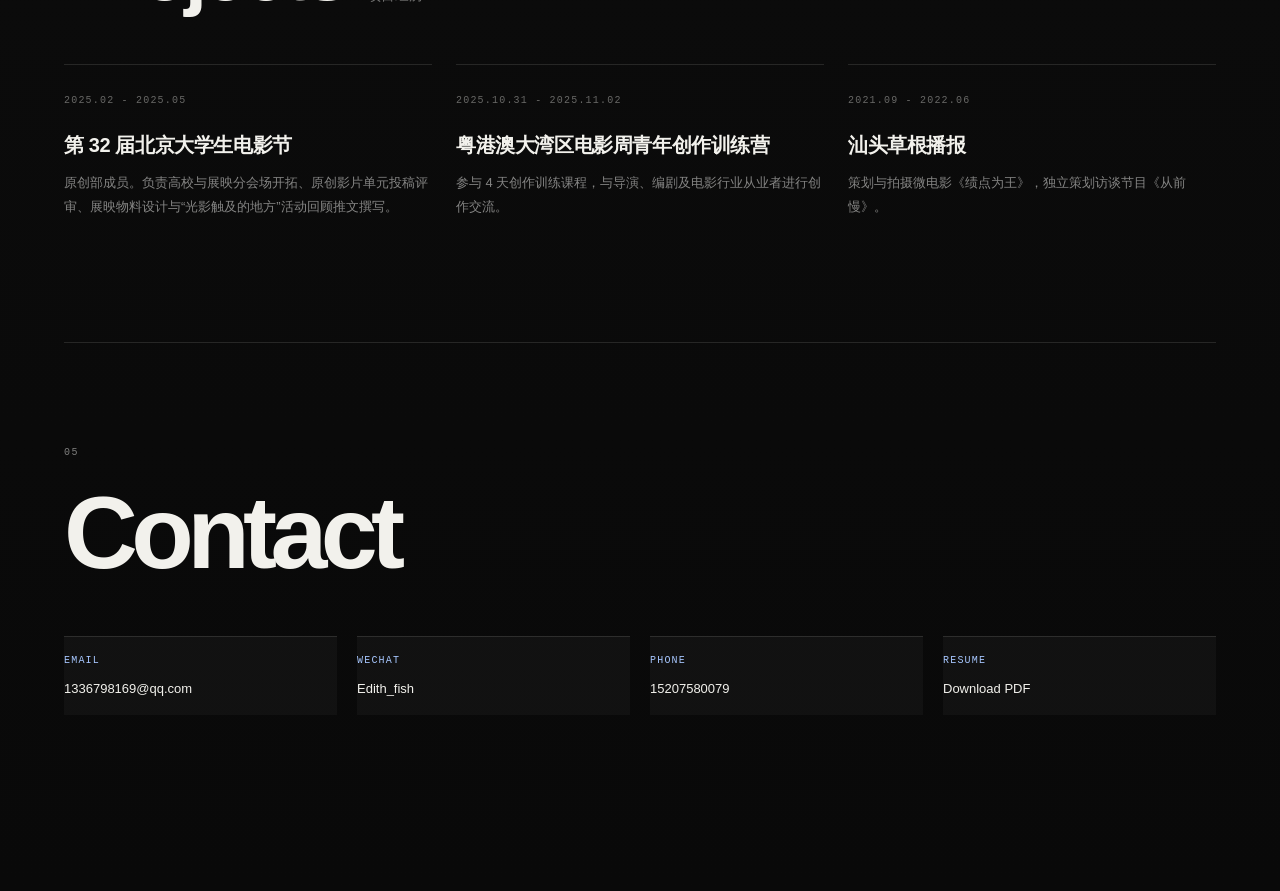
==== commit ffda6f60: "Publish portfolio media experiences" ====
--- a/index.html
+++ b/index.html
@@ -21,8 +21,9 @@
     <link rel="canonical" href="https://edith.wiki/" />
     <title>翁碧妤 | AI Video Evaluation & Content Creator</title>
     <link rel="icon" href="./assets/editorial-contact-sheet.png" />
-    <link rel="stylesheet" href="./styles.css?v=20261018-infocus-full" />
-    <script src="./script.js?v=20261018-infocus-full" defer></script>
+    <link rel="stylesheet" href="./styles.css?v=20261021-lowpoly" />
+    <script src="./media-library.js?v=20261021-lowpoly" defer></script>
+    <script src="./script.js?v=20261021-lowpoly" defer></script>
   </head>
   <body>
     <a class="skip-link" href="#main">跳到主要内容</a>
@@ -114,33 +115,13 @@
           <div><p class="section-kicker">02</p><h2 id="works-title">Selected work<span>作品选集</span></h2></div>
         </div>
         <div class="work-filters" role="group" aria-label="筛选作品">
-          <button type="button" data-work-filter="all" aria-pressed="true">ALL <span>03</span></button>
+          <button type="button" data-work-filter="all" aria-pressed="true">ALL <span>04</span></button>
           <button type="button" data-work-filter="ai" aria-pressed="false">AI VIDEO</button>
           <button type="button" data-work-filter="documentary" aria-pressed="false">DOCUMENTARY / FILM / INTERVIEW</button>
+          <button type="button" data-work-filter="photography" aria-pressed="false">PHOTOGRAPHY</button>
           <button type="button" data-work-filter="writing" aria-pressed="false">WRITING</button>
         </div>
-        <div class="portfolio-grid">
-          <article class="portfolio-card portfolio-ai" data-work-card data-category="ai">
-            <div class="portfolio-visual ai-visual"><img src="./assets/editorial-contact-sheet.png" alt="AI 影像审美评测索引视觉" /></div>
-            <div class="portfolio-meta"><span>01 / AI VIDEO</span></div>
-            <h3>AI 视频作品</h3>
-          </article>
-          <a class="portfolio-card portfolio-photo" href="./photography.html" data-work-card data-category="documentary">
-            <div class="portfolio-visual"><img data-home-photo-image src="./pic/photo-01.jpeg" alt="摄影审美作品预览" /></div>
-            <div class="portfolio-meta"><span data-home-photo-count>01 / 11</span><span>PHOTO ESSAY</span></div>
-            <h3>摄影审美</h3><p>在日常光线与空间里收集片刻</p>
-          </a>
-          <a class="portfolio-card portfolio-film" href="./video.html" data-work-card data-category="documentary">
-            <div class="portfolio-visual film-visual"><video data-home-video muted playsinline autoplay preload="metadata" src="./mov/video-01.mp4"></video></div>
-            <div class="portfolio-meta"><span data-home-video-count>01 / 03</span><span>MOTION PICTURES</span></div>
-            <h3>纪实/访谈/电影短片</h3><p>视频策划、拍摄与后期制作</p>
-          </a>
-          <article class="portfolio-card portfolio-writing" data-work-card data-category="writing">
-            <div class="portfolio-visual writing-visual"><span>WORDS<br />IN FRAME</span><i>文思灵境</i></div>
-            <div class="portfolio-meta"><span>04 / WRITING</span><span>NOTES & STORIES</span></div>
-            <h3>文字创作</h3><p>把观察转化成清晰、有温度的表达</p>
-          </article>
-        </div>
+        <div class="portfolio-grid" data-work-grid aria-live="polite"></div>
       </section>
 
       <section class="studio-section experience-section" id="experience" aria-labelledby="experience-title">
--- a/styles.css
+++ b/styles.css
@@ -2262,12 +2262,215 @@
 .portfolio-film .portfolio-visual { background: #000; }
 .portfolio-film video { object-fit: cover; }
 .portfolio-writing .portfolio-visual { display: flex; flex-direction: column; justify-content: space-between; padding: clamp(20px, 4vw, 50px); background: #e9e8e2; color: #111; }
+.portfolio-writing .writing-image-visual { display: block; padding: 0; background: #111; }
 .writing-visual span { font-size: clamp(36px, 7vw, 90px); font-weight: 800; line-height: .82; letter-spacing: -.08em; }
 .writing-visual i { align-self: flex-end; font-size: clamp(28px, 4vw, 54px); font-style: normal; font-weight: 700; }
 .portfolio-meta { display: flex; justify-content: space-between; gap: 14px; margin-top: 16px; color: rgba(244,244,241,.42); font-family: var(--mono); font-size: 9px; letter-spacing: .1em; }
 .portfolio-card h3 { margin: 12px 0 5px; font-size: 20px; font-weight: 600; letter-spacing: -.025em; }
 .portfolio-card p { margin: 0; color: rgba(244,244,241,.48); font-size: 12px; }
 .portfolio-card[hidden] { display: none; }
+
+.portfolio-card { display: block; }
+.portfolio-card:focus-visible,
+.work-filters button:focus-visible,
+.desktop-folder:focus-visible,
+.vhs-tape:focus-visible,
+.hardcover:focus-visible { outline: 2px solid var(--blue-bright); outline-offset: 5px; }
+.media-placeholder { display: flex; flex-direction: column; justify-content: space-between; padding: 24px; color: rgba(244,244,241,.64); background: repeating-linear-gradient(0deg, transparent 0 31px, rgba(255,255,255,.045) 31px 32px), linear-gradient(135deg,#111a20,#090b0e 64%,#192027); border: 1px solid rgba(244,244,241,.14); }
+.media-placeholder::after { width: 34px; height: 1px; background: var(--blue-bright); content: ""; }
+.media-placeholder > span { font: 10px var(--mono); letter-spacing: .1em; }
+.media-placeholder > strong { color: var(--paper-light); font-size: 20px; font-weight: 500; }
+.book-visual { background: linear-gradient(140deg,#203b35,#10231e 54%,#321f1c) !important; color: #eee5d3 !important; }
+.book-visual span { font: 600 22px var(--mono); letter-spacing: 0; }
+.book-visual i { color: rgba(238,229,211,.6); font: 10px var(--mono); font-style: normal; }
+
+.room-topbar { grid-template-columns: auto 1fr auto; }
+.room-topbar a { color: #b8cece; font: 10px var(--mono); letter-spacing: .08em; }
+.room-topbar span { justify-self: center; font: 9px var(--mono); letter-spacing: .1em; }
+.room-topbar strong { white-space: nowrap; }
+.workroom-scene { position: relative; z-index: 1; min-height: calc(100svh - 65px); display: flex; flex-direction: column; align-items: center; justify-content: center; overflow: hidden; isolation: isolate; padding: 50px 24px 48px; }
+.ai-workroom-page { color: #e5e8e8; background: #080b0f; }
+.ai-workroom-page::before { opacity: .3; background: repeating-linear-gradient(90deg, transparent 0 128px, rgba(130,163,179,.04) 128px 129px), linear-gradient(180deg,#0d1419 0%,#090c10 52%,#050607 100%); mask-image: none; }
+.ai-workroom-page::after { opacity: .24; background: radial-gradient(ellipse at 50% 44%,rgba(115,176,207,.17),transparent 46%); mix-blend-mode: screen; }
+.room-caption,.room-footer,.studio-heading,.writing-heading { position: relative; z-index: 3; width: min(100%, 980px); }
+.room-caption { display: flex; justify-content: space-between; align-items: end; margin: 0 auto 24px; color: rgba(226,235,239,.54); font: 10px var(--mono); letter-spacing: .08em; }
+.room-caption p { margin: 0; color: rgba(226,235,239,.72); font: 14px var(--sans); letter-spacing: 0; }
+.monitor-set { position: relative; z-index: 2; width: min(900px, 88vw); margin: 0 auto; filter: drop-shadow(0 24px 48px rgba(0,0,0,.65)); }
+.monitor-frame { position: relative; padding: 16px; border: 1px solid #252b2e; border-radius: 12px; background: linear-gradient(135deg,#242a2e,#101316 38%,#202629); box-shadow: 0 0 100px rgba(95,161,199,.18), 0 0 0 4px rgba(0,0,0,.68); }
+.monitor-screen { position: relative; min-height: 400px; aspect-ratio: 16 / 9; overflow: hidden; padding: 22px 28px 16px; background: linear-gradient(118deg,rgba(24,48,60,.92),rgba(13,22,29,.98) 45%,rgba(23,36,43,.96)); box-shadow: inset 0 0 70px rgba(108,175,211,.13); }
+.monitor-screen::after { position: absolute; inset: 0; z-index: 0; pointer-events: none; background: linear-gradient(116deg,rgba(204,234,244,.06),transparent 42%,rgba(0,0,0,.12)); content: ""; }
+.desktop-bar,.desktop-title,.desktop-footer { position: relative; z-index: 1; display: flex; justify-content: space-between; align-items: center; color: rgba(229,237,239,.46); font: 9px var(--mono); letter-spacing: .1em; }
+.desktop-title { align-items: start; flex-direction: column; gap: 7px; margin-top: 54px; }
+.desktop-title strong { color: rgba(239,244,242,.9); font: 22px var(--sans); letter-spacing: 0; }
+.desktop-folders { position: relative; z-index: 1; display: grid; grid-template-columns: repeat(3,minmax(0,1fr)); gap: 18px; margin: 34px auto 28px; max-width: 680px; }
+.desktop-folder { display: grid; justify-items: center; gap: 9px; min-width: 0; padding: 18px 10px; color: #e4e9e9; border: 1px solid rgba(210,228,234,.13); background: rgba(3,8,12,.34); cursor: pointer; transition: background .2s ease,border-color .2s ease,transform .2s ease; }
+.desktop-folder:hover { transform: translateY(-4px); border-color: rgba(141,202,227,.64); background: rgba(72,120,145,.18); }
+.folder-icon { position: relative; width: 48px; height: 34px; border: 1px solid #a9c0c6; background: linear-gradient(180deg,rgba(187,209,211,.18),rgba(187,209,211,.04)); }
+.folder-icon::before { position: absolute; top: -7px; left: -1px; width: 20px; height: 7px; border: 1px solid #a9c0c6; border-bottom: 0; background: #526c73; content: ""; }
+.desktop-folder strong { max-width: 100%; font: 14px var(--sans); }
+.desktop-folder small { color: rgba(223,235,238,.46); font: 8px var(--mono); letter-spacing: .05em; }
+.desktop-footer { padding-top: 12px; border-top: 1px solid rgba(215,230,232,.12); }
+.monitor-chin { display: flex; justify-content: space-between; align-items: center; height: 24px; padding: 0 4px; color: rgba(220,228,230,.28); font: 7px var(--mono); letter-spacing: .1em; }
+.monitor-chin i { width: 4px; height: 4px; border-radius: 50%; background: #91d4ed; box-shadow: 0 0 12px #91d4ed; }
+.monitor-stand { width: 18%; height: 54px; margin: 0 auto; background: linear-gradient(90deg,#111416,#303538,#111416); clip-path: polygon(32% 0,68% 0,80% 76%,100% 88%,100% 100%,0 100%,0 88%,20% 76%); }
+.desk-plane { position: relative; z-index: 1; width: min(1080px,95vw); height: 95px; margin-top: -4px; background: linear-gradient(180deg,#151719,#080a0c 70%); border-top: 1px solid rgba(171,183,183,.24); box-shadow: 0 -16px 50px rgba(0,0,0,.7); }
+.keyboard { display: flex; gap: 5px; width: 180px; height: 45px; margin: 18px auto; padding: 9px; transform: perspective(180px) rotateX(14deg); border: 1px solid #303538; background: #0e1113; }
+.keyboard i { flex: 1; border: 1px solid rgba(220,227,227,.1); background: #171b1d; }
+.desk-notes { position: absolute; top: 22px; right: 12%; display: flex; gap: 7px; color: rgba(220,228,230,.2); font: 7px var(--mono); }
+.desk-notes span { padding: 4px; border: 1px solid rgba(220,228,230,.12); }
+.room-footer { display: flex; justify-content: space-between; margin: auto auto 0; padding-top: 14px; color: rgba(226,235,239,.35); border-top: 1px solid rgba(226,235,239,.12); font: 9px var(--mono); letter-spacing: .1em; }
+
+.director-room-page { color: #e7e0d2; background: #0d0b09; }
+.director-room-page::before { opacity: .24; background: repeating-linear-gradient(90deg,transparent 0 96px,rgba(194,153,100,.035) 96px 97px),linear-gradient(180deg,#17110d,#0b0908 72%); mask-image: none; }
+.director-room-page::after { opacity: .24; background: linear-gradient(110deg,transparent 0 40%,rgba(202,143,72,.1) 46%,transparent 62%); }
+.director-room { min-height: calc(100svh - 65px); justify-content: space-between; padding-top: 52px; background: linear-gradient(180deg,transparent 0 64%,rgba(0,0,0,.3) 100%); }
+.studio-heading { align-self: center; margin-bottom: 20px; text-align: center; }
+.studio-heading > span,.writing-heading > span { color: rgba(230,218,195,.44); font: 9px var(--mono); letter-spacing: .14em; }
+.studio-heading h1,.writing-heading h1 { margin: 12px 0 5px; color: #eee8dc; font: 42px var(--sans); font-weight: 550; }
+.studio-heading p,.writing-heading p { margin: 0; color: rgba(230,218,195,.57); font: 13px var(--sans); }
+.projector-set { position: absolute; top: 24%; left: 8%; z-index: 1; width: 280px; height: 170px; opacity: .8; }
+.projector-lens { position: absolute; top: 46px; left: 0; z-index: 2; width: 75px; height: 52px; border: 7px solid #25221d; border-radius: 38% 48% 48% 38%; background: radial-gradient(ellipse at 75% 50%,#f0c779 0 5px,#805a2d 8px,#1b1915 24px); box-shadow: 0 0 25px rgba(211,157,74,.4); }
+.projector-reel { position: absolute; top: 0; width: 72px; height: 72px; border: 8px solid #29251e; border-radius: 50%; background: radial-gradient(circle,#100f0d 0 7px,#62513a 8px 10px,transparent 11px),conic-gradient(from 0deg,#62513a 0 12deg,transparent 12deg 120deg,#62513a 120deg 132deg,transparent 132deg 240deg,#62513a 240deg 252deg,transparent 252deg); box-shadow: 0 0 0 2px #090807; }
+.projector-reel-one { left: 64px; }
+.projector-reel-two { left: 152px; top: 26px; width: 62px; height: 62px; }
+.projector-beam { position: absolute; top: 67px; left: 66px; width: 520px; height: 170px; transform: skewY(-7deg); transform-origin: left top; opacity: .22; background: linear-gradient(90deg,rgba(230,183,103,.32),transparent); clip-path: polygon(0 34%,100% 0,100% 100%,0 70%); pointer-events: none; }
+.projection-screen { position: absolute; top: -18px; left: min(430px,42vw); display: grid; place-items: center; width: min(330px,34vw); aspect-ratio: 16 / 9; color: rgba(224,215,195,.26); border: 8px solid #171513; background: linear-gradient(180deg,#171817,#0b0b0a); box-shadow: 0 12px 45px #000; font: 16px var(--mono); text-align: center; letter-spacing: .12em; }
+.studio-furniture { position: relative; z-index: 2; display: flex; align-items: end; justify-content: space-between; gap: 40px; width: min(1100px,96%); margin: auto auto 32px; }
+.director-sofa { position: relative; width: 26%; height: 112px; flex: 0 0 26%; border: 1px solid #3b3024; background: linear-gradient(180deg,#3a2c20,#1f1914); box-shadow: inset 0 10px 0 rgba(211,173,117,.08),0 24px 35px rgba(0,0,0,.6); }
+.director-sofa::before { position: absolute; top: -30px; left: 10%; width: 80%; height: 52px; border: 1px solid #493a2a; border-radius: 24px 24px 5px 5px; background: #302319; content: ""; }
+.director-sofa i { position: absolute; bottom: -16px; left: 14%; width: 7px; height: 20px; background: #17120e; }
+.director-sofa i:last-of-type { right: 14%; left: auto; }
+.director-sofa span { position: absolute; top: 13px; left: 50%; width: 1px; height: 85px; background: rgba(226,207,174,.12); }
+.tape-console { position: relative; flex: 1 1 720px; min-width: 0; padding: 16px 22px 26px; border: 1px solid #3a3025; background: linear-gradient(180deg,#3e3427,#211c16 20%,#30261c 75%,#17130f); box-shadow: 0 24px 55px rgba(0,0,0,.68); }
+.tape-console::after { position: absolute; right: 0; bottom: -16px; left: 0; height: 16px; background: #19140f; content: ""; }
+.console-label { display: flex; justify-content: space-between; margin-bottom: 16px; color: rgba(232,216,185,.45); font: 8px var(--mono); letter-spacing: .13em; }
+.tape-row { display: grid; grid-template-columns: repeat(3,minmax(0,1fr)); gap: 16px; }
+.vhs-tape { position: relative; display: grid; gap: 6px; min-width: 0; padding: 10px; color: #171614; border: 1px solid #554b3c; background: linear-gradient(150deg,#b5a88f,#6e675b 76%,#3e3b35); box-shadow: 0 12px 18px rgba(0,0,0,.45); cursor: pointer; text-align: left; transition: transform .25s ease,filter .25s ease; }
+.vhs-tape:hover { transform: translateY(-8px) rotate(-1deg); filter: brightness(1.12); }
+.tape-label { overflow: hidden; color: #29251e; font: 7px var(--mono); letter-spacing: .06em; white-space: nowrap; }
+.tape-window { position: relative; display: flex; align-items: center; justify-content: space-around; height: 42px; border: 1px solid rgba(19,18,16,.5); background: linear-gradient(180deg,#171715,#34322d); }
+.tape-window b { width: 23px; height: 23px; border: 3px dotted #9e9585; border-radius: 50%; }
+.vhs-tape strong { padding-top: 4px; border-top: 1px solid rgba(21,20,18,.25); font: 15px var(--sans); }
+
+.writing-room-page { color: #eee8d9; background: #0b0a08; }
+.writing-room-page::before { opacity: .16; background: repeating-linear-gradient(90deg,transparent 0 110px,rgba(177,143,91,.05) 110px 111px),linear-gradient(180deg,#15120e,#090807 75%); mask-image: none; }
+.writing-room-page::after { opacity: .2; background: linear-gradient(90deg,transparent 0 14%,rgba(158,119,63,.09) 24%,transparent 50%),linear-gradient(270deg,transparent 0 12%,rgba(91,119,90,.1) 22%,transparent 48%); }
+.writing-room-scene { position: relative; z-index: 1; display: flex; flex-direction: column; min-height: calc(100svh - 65px); overflow: hidden; padding: 42px 24px 34px; isolation: isolate; }
+.writing-heading { align-self: center; margin-bottom: 18px; text-align: center; }
+.writing-desk { position: relative; z-index: 2; width: min(1400px,96vw); aspect-ratio: 1.599; margin: auto auto 30px; background: url("./assets/writing-room-side-three-quarter.png") center / 100% 100% no-repeat; filter: drop-shadow(0 24px 32px rgba(0,0,0,.56)); }
+.crystal-portal { position: absolute; top: 33%; left: 71.5%; z-index: 4; display: block; width: 11%; height: 18%; color: #e5fbf5; text-decoration: none; }
+.crystal-portal::before { position: absolute; inset: 15%; border-radius: 50%; background: radial-gradient(circle,rgba(176,222,255,.18),rgba(151,219,255,.08) 52%,transparent 72%); opacity: .28; transition: opacity .3s ease,transform .5s ease; content: ""; }
+.crystal-portal:hover::before,.crystal-portal:focus-visible::before { transform: scale(1.8); opacity: .9; }
+.crystal-portal:focus-visible { outline: 1px solid rgba(212,244,255,.8); outline-offset: 2px; }
+.crystal-sparkles { position: absolute; inset: -14%; pointer-events: none; }
+.crystal-sparkles i { position: absolute; top: 50%; left: 50%; width: 3px; height: 3px; transform: rotate(var(--angle)) translateX(36px); border-radius: 50%; background: #d9ffff; box-shadow: 0 0 7px 2px rgba(178,242,245,.72); opacity: .36; animation: crystal-orbit 3.8s ease-in-out var(--orbit-delay) infinite; }
+.crystal-prompt { position: absolute; bottom: calc(100% + 12px); left: 50%; display: flex; justify-content: center; width: max-content; max-width: min(300px,88vw); transform: translate(-50%,8px); color: #e5fbf5; font: 15px var(--sans); text-shadow: 0 0 9px rgba(154,233,232,.84),0 0 25px rgba(132,191,255,.62); opacity: 0; visibility: hidden; transition: opacity .2s ease,visibility .2s ease,transform .35s ease; pointer-events: none; }
+.crystal-prompt span { display: inline-block; transform: translate(var(--scatter-x),var(--scatter-y)) scale(.35); opacity: 0; transition: transform .62s cubic-bezier(.18,.8,.2,1) var(--delay),opacity .36s ease var(--delay); }
+.crystal-prompt span:empty { width: .28em; }
+.crystal-portal:hover .crystal-prompt,.crystal-portal:focus-visible .crystal-prompt { transform: translate(-50%,0); opacity: 1; visibility: visible; }
+.crystal-portal:hover .crystal-prompt span,.crystal-portal:focus-visible .crystal-prompt span { transform: translate(0,0) scale(1); opacity: 1; }
+@keyframes crystal-orbit { 0%,100% { opacity: .26; scale: .72; } 50% { opacity: .9; scale: 1.28; } }
+.book-hotspot { position: absolute; z-index: 2; display: block; padding: 0; appearance: none; border: 0; background: transparent; cursor: pointer; transition: box-shadow .25s ease,background-color .25s ease; }
+.book-hotspot:hover { background: rgba(255,194,113,.045); box-shadow: 0 0 34px rgba(255,184,94,.24); }
+.book-hotspot:focus-visible { outline: 2px solid rgba(255,220,161,.9); outline-offset: -3px; }
+.fiction-book { top: 56%; left: 24%; width: 45%; height: 30%; z-index: 3; }
+.screenplay-book { top: 48%; left: 50%; width: 43%; height: 27%; }
+.book-inscriptions { position: absolute; inset: 0; width: 100%; height: 100%; overflow: visible; pointer-events: none; mix-blend-mode: screen; }
+.cover-title { fill: url(#cover-foil); font-family: "Songti SC", "Noto Serif CJK SC", "STSong", serif; font-size: 44px; font-weight: 600; letter-spacing: 2.5px; opacity: .86; }
+.cover-title text:not(.cover-title-shadow) { stroke: rgba(67,43,20,.7); stroke-width: .65px; paint-order: stroke fill; }
+.cover-title .cover-title-shadow { fill: rgba(18,13,9,.7); opacity: .78; }
+
+.media-dialog,.reader-dialog { position: fixed; inset: 0; width: min(100vw,1240px); max-width: 100%; height: 100%; max-height: 100%; margin: auto; padding: clamp(22px,5vw,62px); overflow: auto; color: #f1eee7; border: 1px solid rgba(230,231,224,.18); background: #050608; box-shadow: 0 0 0 100vmax rgba(0,0,0,.88); }
+.media-dialog::backdrop,.reader-dialog::backdrop { background: rgba(0,0,0,.9); }
+.media-dialog[open] { animation: screen-push-in .55s cubic-bezier(.2,.7,.2,1) both; }
+@keyframes screen-push-in { from { opacity: 0; transform: scale(.56); filter: brightness(1.8); } to { opacity: 1; transform: scale(1); filter: brightness(1); } }
+.dialog-topline,.reader-topline { display: flex; justify-content: space-between; align-items: center; color: rgba(231,230,222,.48); font: 9px var(--mono); letter-spacing: .12em; }
+.dialog-topline button,.reader-topline button { width: 42px; height: 42px; color: #eee8dc; border: 1px solid rgba(231,230,222,.28); background: transparent; cursor: pointer; font: 26px var(--sans); }
+.media-dialog h1 { margin: 26px 0 16px; font: 30px var(--sans); font-weight: 500; }
+.dialog-work-title { display: flex; justify-content: space-between; align-items: baseline; gap: 20px; }
+.dialog-work-title h1 { display: none; }
+.dialog-work-title > span { flex: 0 0 auto; color: rgba(231,230,222,.46); font: 10px var(--mono); }
+.dialog-topline > span { display: none; }
+.dialog-video { display: block; width: 100%; max-height: 72vh; aspect-ratio: 16 / 9; background: #000; object-fit: contain; }
+.dialog-video[hidden],.media-empty[hidden] { display: none; }
+.media-external { display: grid; grid-template-columns: 1fr; gap: 0; border: 1px solid rgba(231,230,222,.14); background: #0d0f11; }
+.media-external[hidden] { display: none; }
+.media-external img { display: block; width: 100%; max-height: 72vh; aspect-ratio: 16 / 9; object-fit: contain; background: #050607; }
+.media-external > div { padding: 20px 22px; border-top: 1px solid rgba(231,230,222,.12); }
+.media-external > div > span { display: block; color: rgba(231,230,222,.42); font: 9px var(--mono); letter-spacing: .1em; text-transform: uppercase; }
+.media-external a { display: inline-block; margin-top: 16px; color: #b9d4ed; font-size: 14px; text-underline-offset: 5px; }
+.media-external p { margin: 18px 0 0; color: rgba(231,230,222,.56); font-size: 12px; }
+.media-external p strong { margin-left: 8px; color: #eee8dc; font-family: var(--mono); font-weight: 500; }
+.media-empty { display: grid; place-content: center; min-height: 54vh; border: 1px solid rgba(231,230,222,.14); background: repeating-linear-gradient(0deg,transparent 0 42px,rgba(231,230,222,.035) 42px 43px),linear-gradient(135deg,#0e1216,#08090b); text-align: center; }
+.media-empty span { color: #a9c9d3; font: 9px var(--mono); letter-spacing: .15em; }
+.media-empty strong { margin-top: 16px; font: 26px var(--sans); font-weight: 500; }
+.media-empty p { color: rgba(231,230,222,.55); font: 13px var(--sans); }
+.dialog-controls,.reader-controls { display: flex; justify-content: space-between; align-items: center; width: min(420px,100%); margin: 20px auto 0; color: rgba(231,230,222,.62); font: 10px var(--mono); }
+.dialog-controls button,.reader-controls button { width: 42px; height: 42px; color: inherit; border: 1px solid rgba(231,230,222,.25); background: transparent; cursor: pointer; }
+.dialog-controls button:disabled,.reader-controls button:disabled { opacity: .28; cursor: default; }
+.reader-dialog { width: min(1080px,96vw); height: auto; max-height: 92vh; padding: 22px; border: 1px solid rgba(232,219,190,.24); background: #11100e; }
+.reader-dialog[open] .reader-spread { animation: book-open .65s cubic-bezier(.2,.7,.2,1) both; }
+@keyframes book-open { from { opacity: .5; transform: perspective(1200px) rotateY(-15deg) scale(.92); } to { opacity: 1; transform: perspective(1200px) rotateY(0) scale(1); } }
+.reader-spread { display: grid; grid-template-columns: 1fr 1fr; min-height: min(66vh,680px); margin-top: 14px; color: #252218; background: #e5dcc8; box-shadow: 0 18px 50px #000; }
+.reader-page { display: flex; flex-direction: column; justify-content: space-between; min-width: 0; padding: clamp(24px,5vw,64px); }
+.reader-page-left { color: #716854; border-right: 1px solid rgba(69,61,46,.25); background: repeating-linear-gradient(0deg,transparent 0 28px,rgba(90,81,65,.09) 28px 29px); font: 10px var(--mono); }
+.reader-page-left i { align-self: center; font: 18px var(--mono); font-style: normal; line-height: 1.4; }
+.reader-page-right > span { color: #786e5a; font: 9px var(--mono); }
+.reader-page-right h1 { margin: 36px 0 12px; font: 24px var(--sans); }
+.reader-page-right p { white-space: pre-wrap; font: 15px/2 var(--sans); }
+.reader-page-right small { margin-top: auto; color: #8a816d; font: 12px var(--sans); }
+.reader-controls { margin-top: 14px; }
+.reader-controls button { color: #e9e0cd; }
+
+@media (max-width: 700px) {
+  .room-topbar { grid-template-columns: auto 1fr auto; gap: 10px; padding-inline: 14px; }
+  .room-topbar a { font-size: 8px; }
+  .room-topbar strong { font-size: 11px; }
+  .room-topbar span { display: none; }
+  .workroom-scene { min-height: calc(100svh - 58px); padding: 28px 16px 24px; }
+  .room-caption { align-items: start; flex-direction: column; gap: 6px; margin-bottom: 22px; }
+  .monitor-set { width: 100%; }
+  .monitor-frame { padding: 7px; border-radius: 7px; }
+  .monitor-screen { min-height: 0; padding: 13px 12px 10px; }
+  .desktop-title { gap: 4px; margin-top: 22px; }
+  .desktop-title strong { font-size: 14px; }
+  .desktop-folders { gap: 6px; margin: 18px auto 14px; }
+  .desktop-folder { gap: 6px; padding: 10px 4px; }
+  .folder-icon { width: 32px; height: 24px; }
+  .desktop-folder strong { font-size: 10px; }
+  .desktop-folder small { font-size: 6px; text-align: center; }
+  .desktop-bar,.desktop-footer { font-size: 7px; }
+  .monitor-stand { height: 38px; }
+  .desk-plane { width: 112%; height: 68px; }
+  .keyboard { width: 128px; height: 34px; margin: 12px auto; padding: 6px; gap: 3px; }
+  .desk-notes { display: none; }
+  .projector-set { top: 22%; left: 3%; transform: scale(.55); transform-origin: left top; }
+  .studio-heading { margin: 0 auto 36px; }
+  .studio-heading h1,.writing-heading h1 { font-size: 32px; }
+  .studio-furniture { flex-direction: column; align-items: stretch; gap: 32px; width: 100%; margin-bottom: 28px; }
+  .director-sofa { display: none; }
+  .tape-console { flex-basis: auto; padding: 12px 10px 20px; }
+  .tape-row { gap: 7px; }
+  .vhs-tape { padding: 7px 5px; }
+  .tape-label { font-size: 6px; }
+  .tape-window { height: 30px; }
+  .tape-window b { width: 16px; height: 16px; border-width: 2px; }
+  .vhs-tape strong { font-size: 12px; }
+  .projection-screen { top: 15px; left: 40vw; width: 48vw; border-width: 5px; font-size: 10px; }
+  .writing-room-scene { min-height: calc(100svh - 58px); padding: 36px 14px 24px; }
+  .writing-desk { width: 100%; margin-bottom: 28px; }
+  .crystal-prompt { font-size: 13px; }
+  .media-dialog,.reader-dialog { width: 100vw; height: 100%; max-height: 100%; padding: 16px; }
+  .dialog-video { max-height: 62vh; }
+  .media-external img { max-height: 62vh; }
+  .media-external > div { padding: 18px; }
+  .media-empty { min-height: 50vh; padding: 18px; }
+  .media-empty strong { font-size: 22px; }
+  .reader-dialog { padding: 12px; }
+  .reader-spread { grid-template-columns: 1fr; min-height: 70vh; }
+  .reader-page-left { display: none; }
+  .reader-page-right { min-height: 70vh; padding: 28px 22px; }
+}
 
 .studio-section { padding: 102px 0; border-bottom: 1px solid var(--line-soft); }
 .studio-section > .section-kicker { margin-bottom: 22px; }
